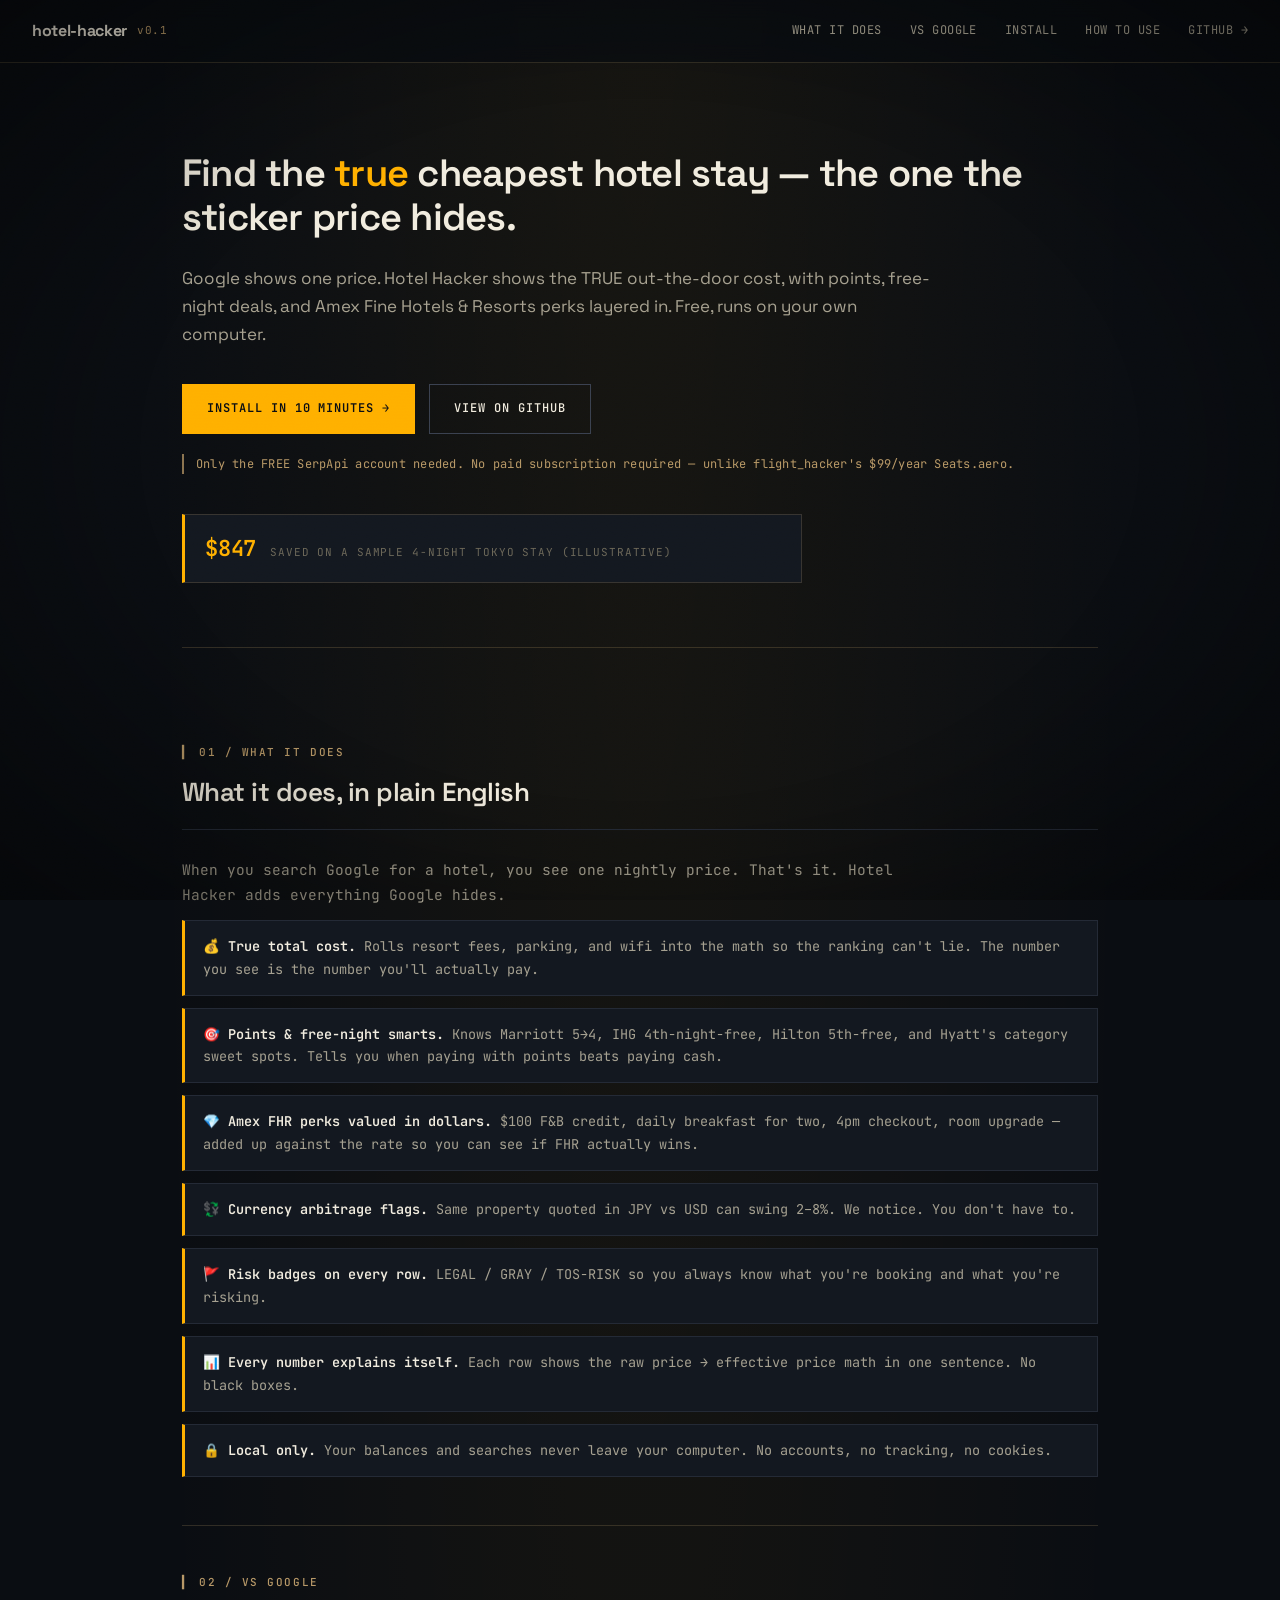
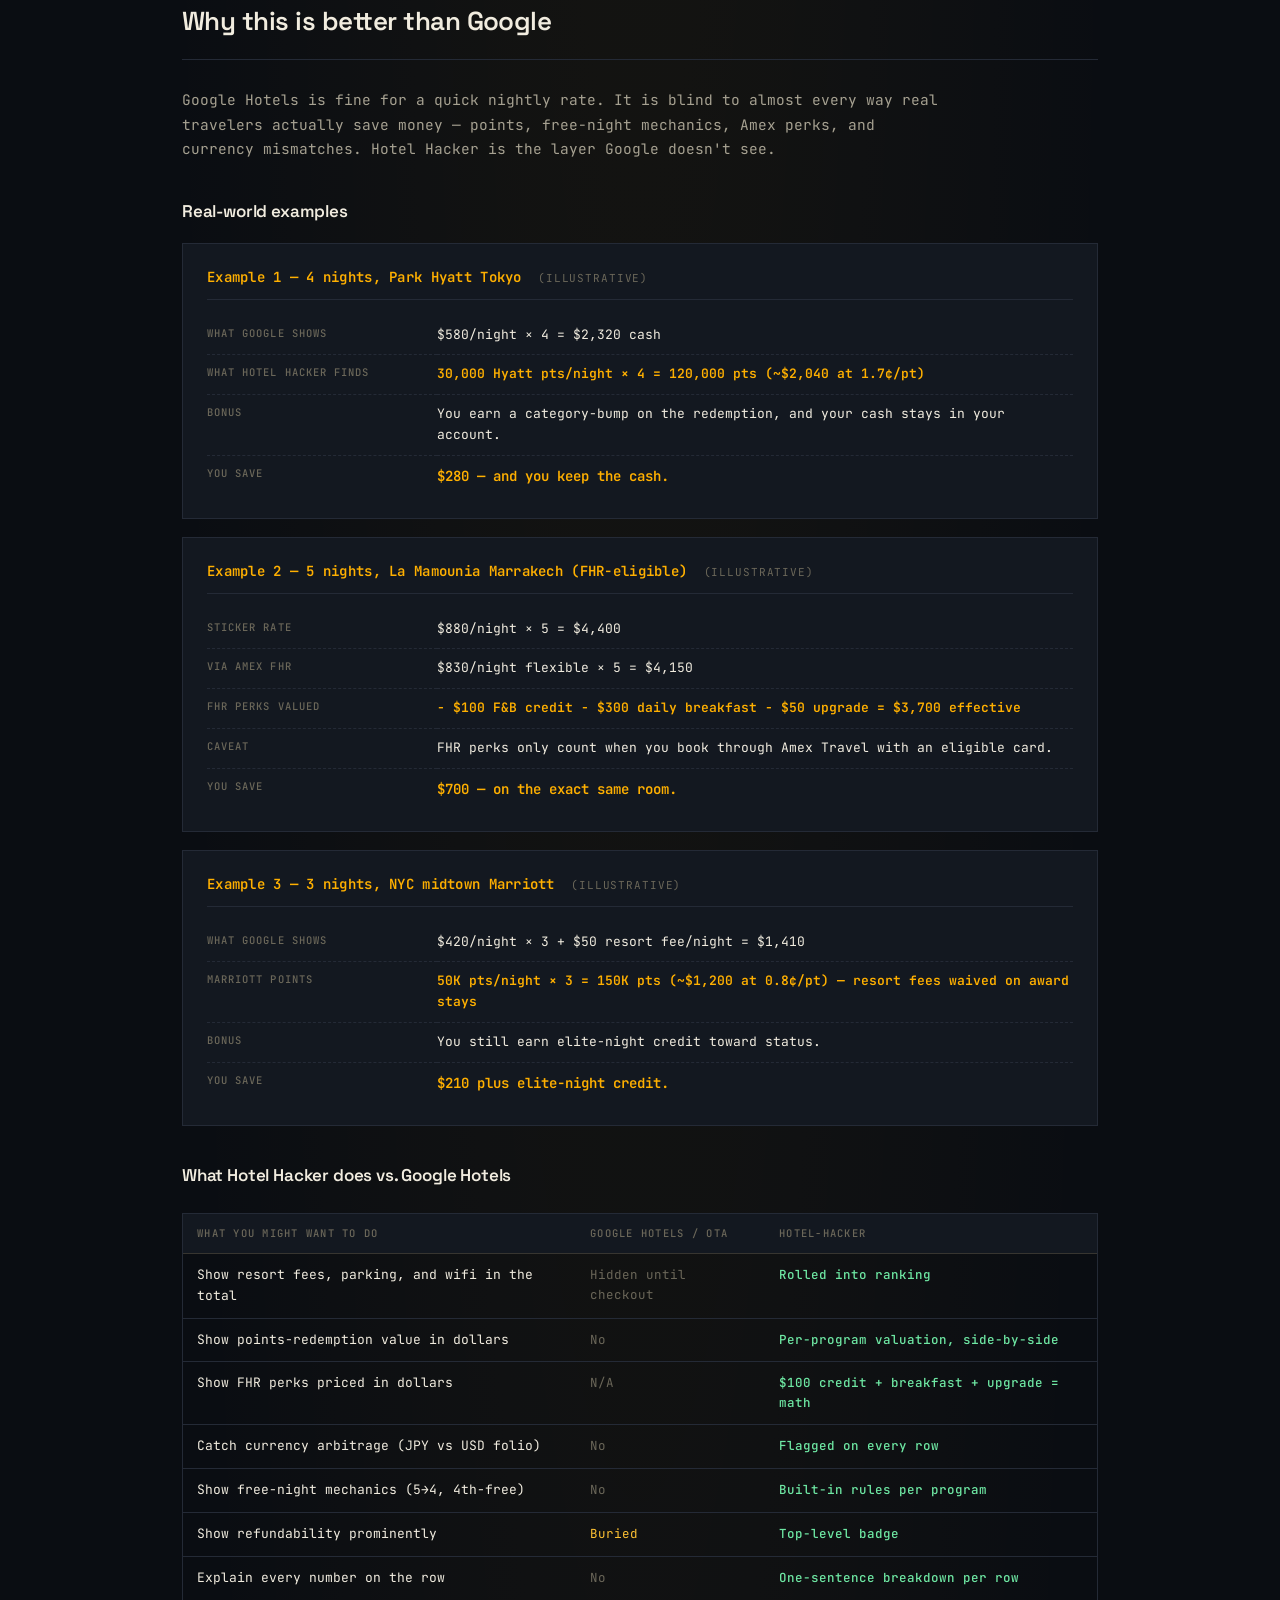
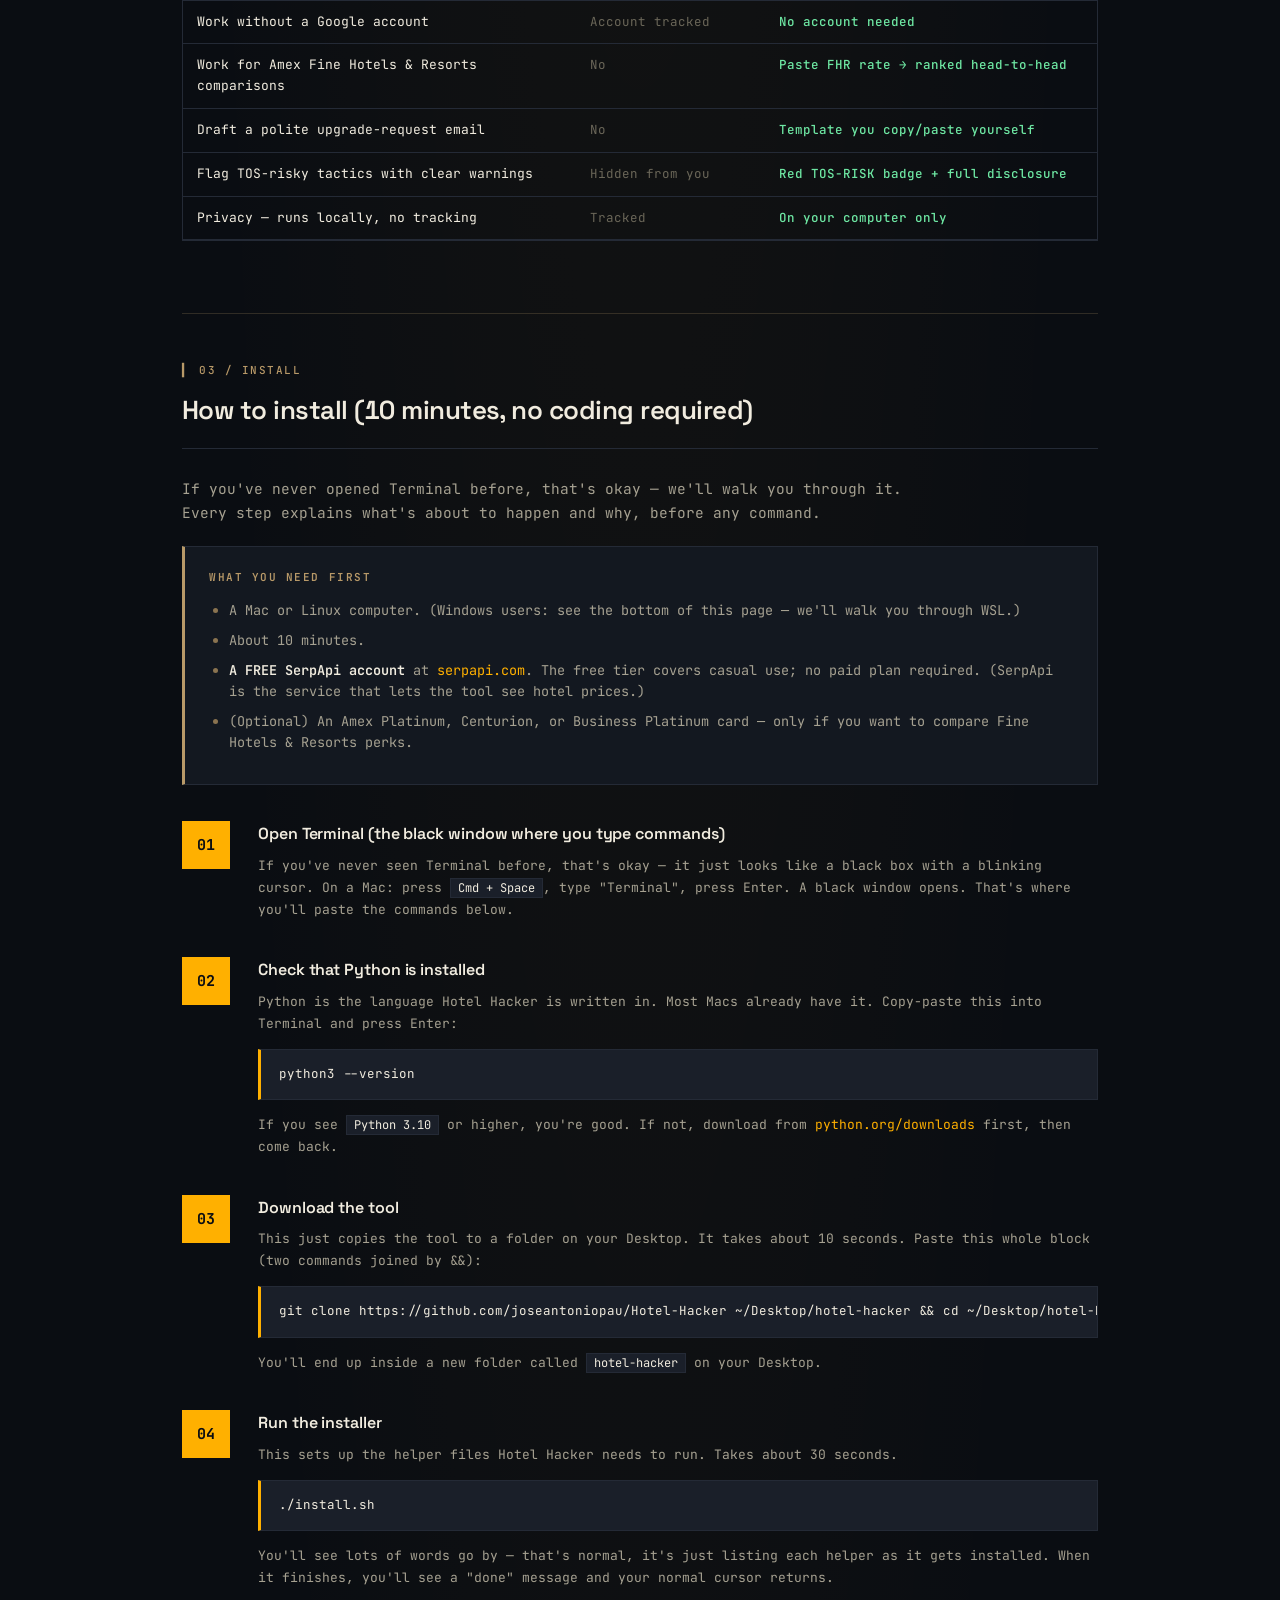
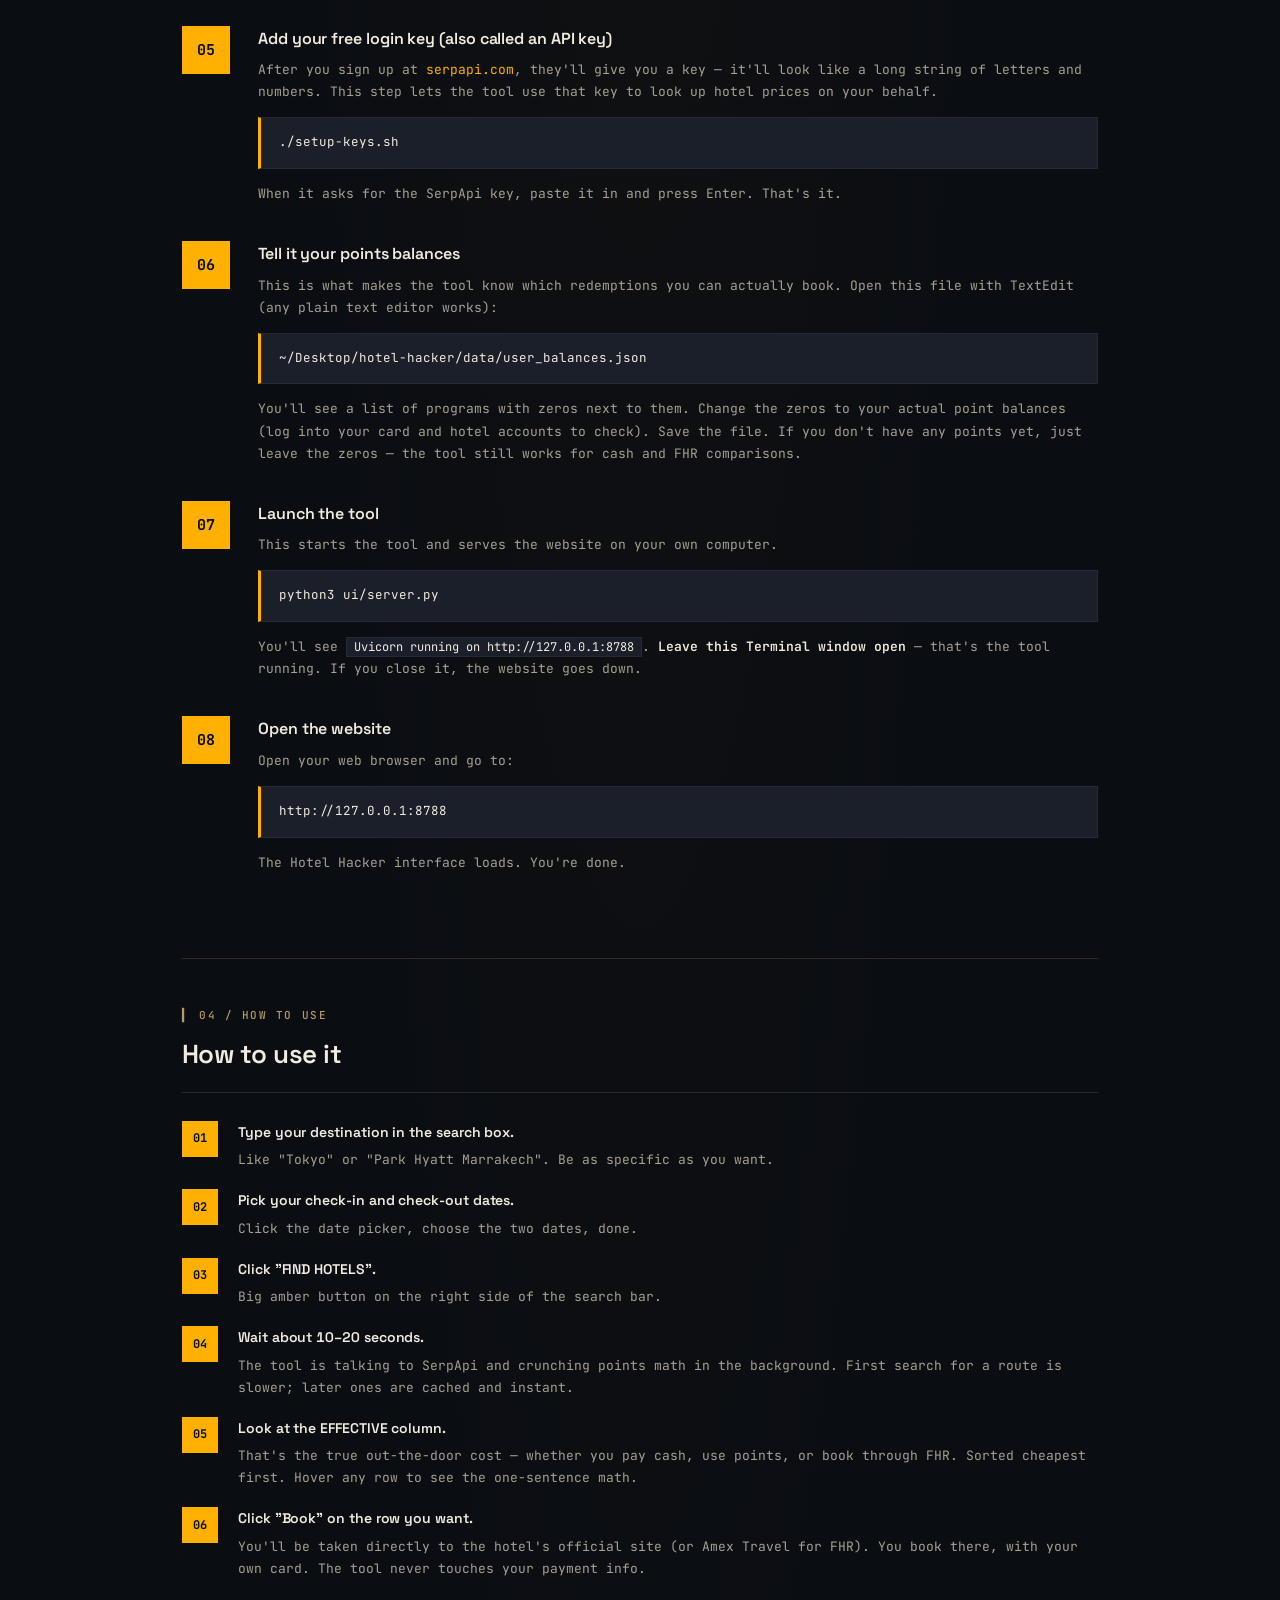
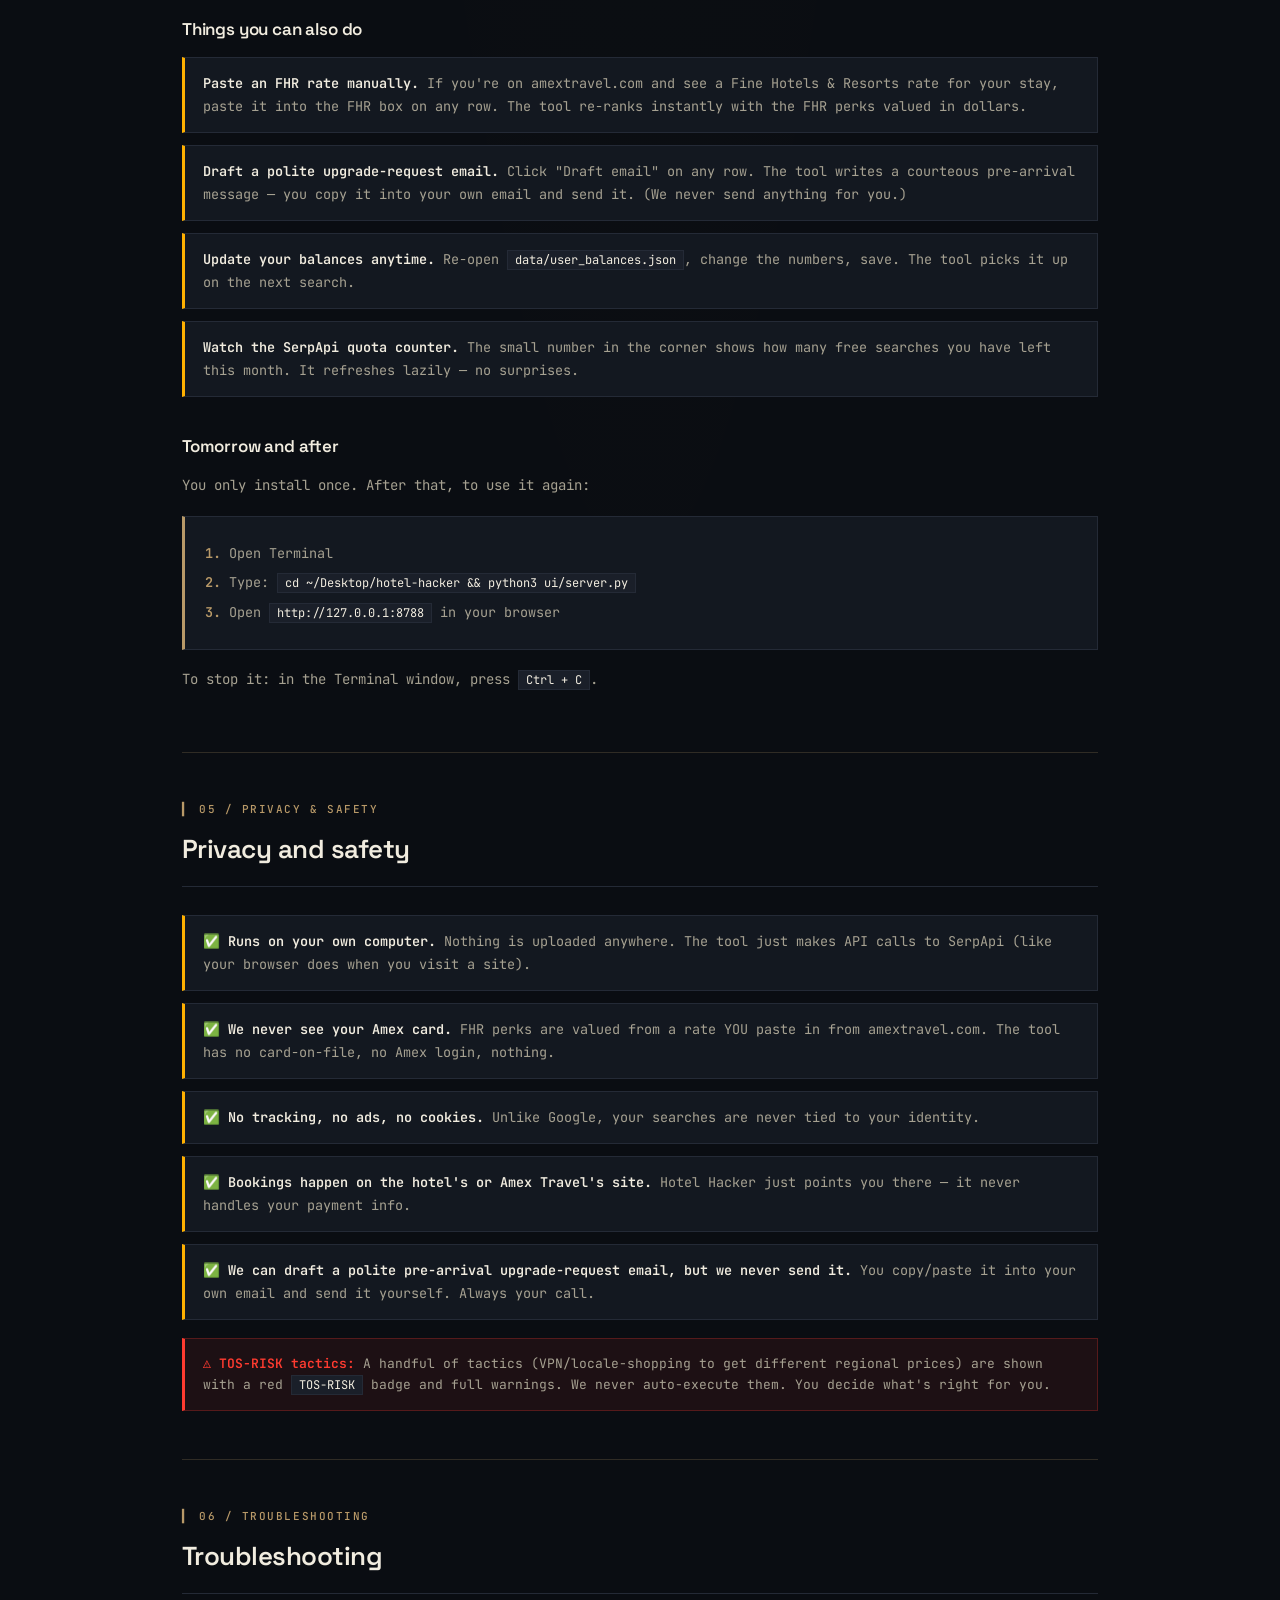
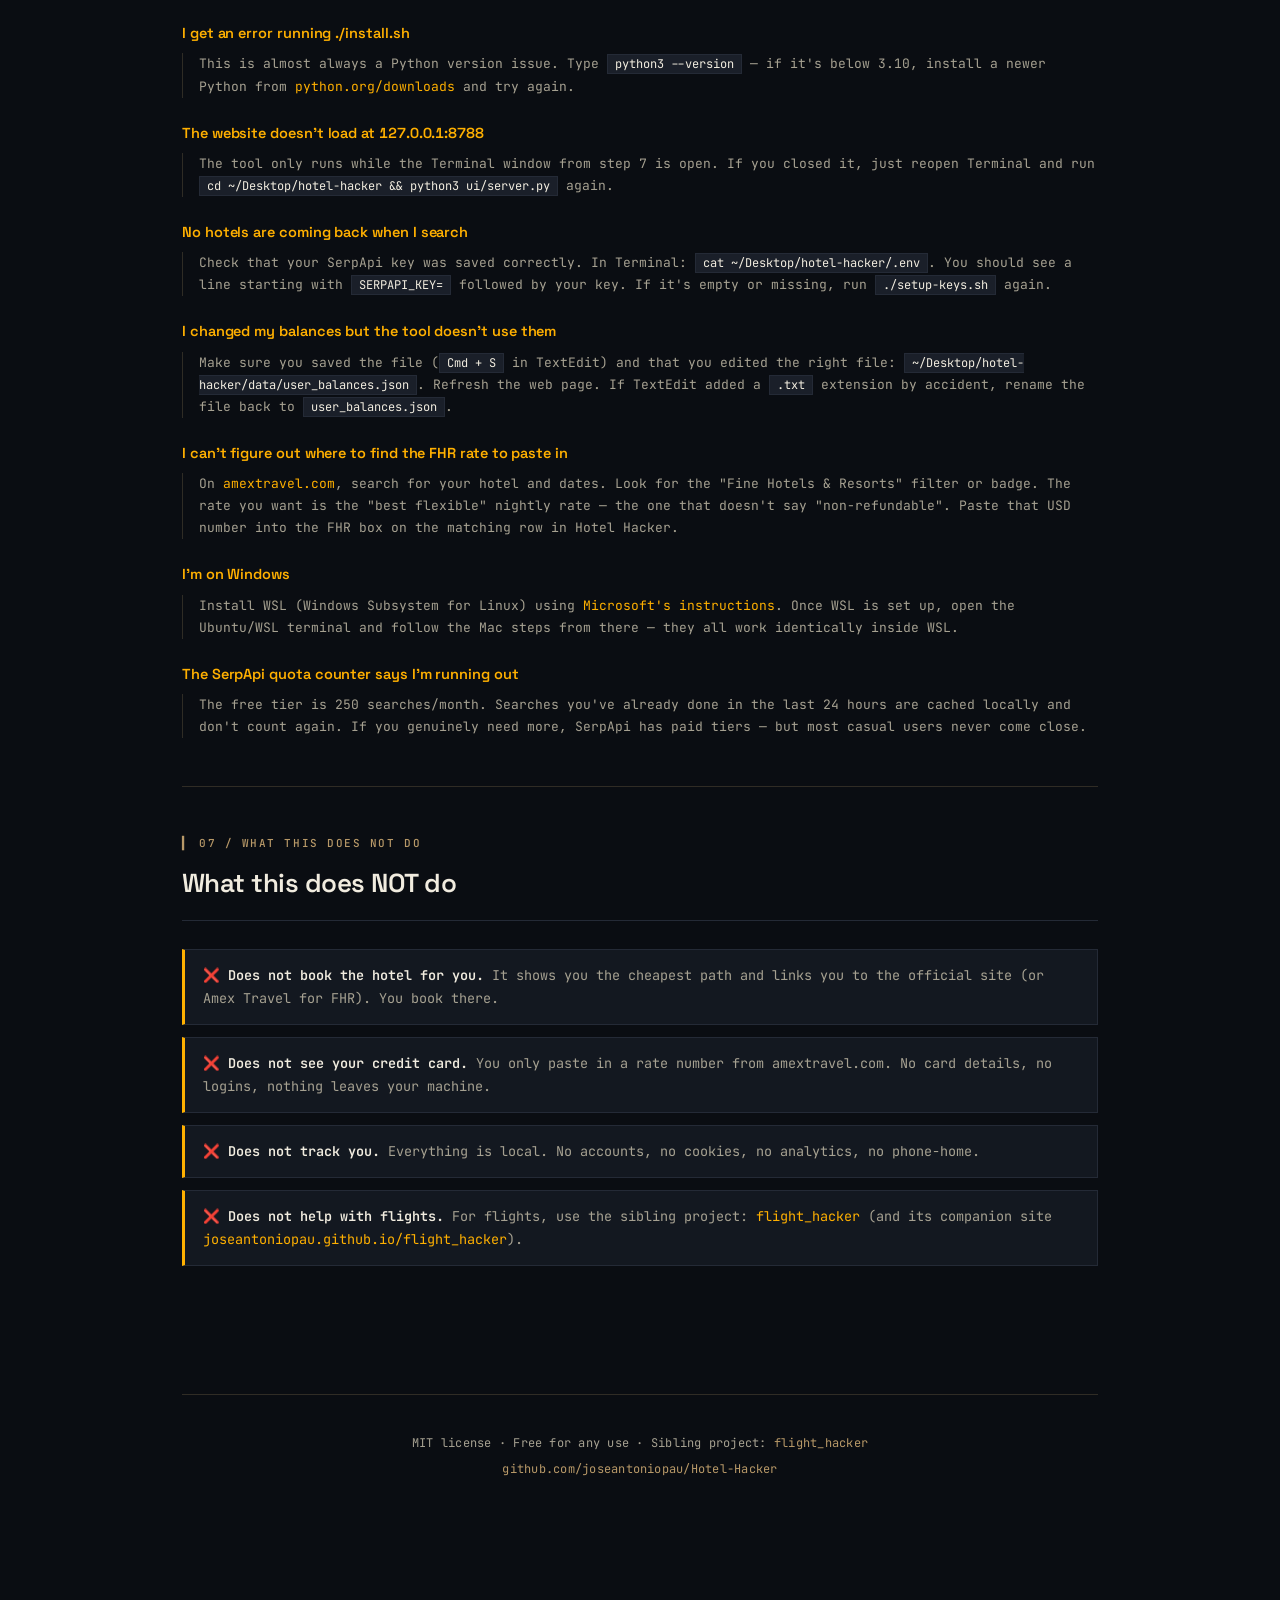
==== docs/index.html @ 672074cc "Initial release: Hotel-Hacker — find the TRUE cheapest hotel stay A self-hosted Claude skill + bruta" ====
<!doctype html>
<html lang="en">
<head>
<meta charset="utf-8" />
<meta name="viewport" content="width=device-width,initial-scale=1" />
<title>hotel-hacker — find the true cheapest hotel stay, the one the sticker price hides</title>
<meta name="description" content="A free, self-hosted tool that shows the true out-the-door cost of any hotel — points value, free-night deals, Amex Fine Hotels & Resorts perks, resort fees, and currency arbitrage layered into one ranking. Free, runs on your own computer." />
<link rel="stylesheet" href="styles.css" />
</head>
<body>

<header class="bar">
  <div class="brand">hotel-hacker<span class="ver">v0.1</span></div>
  <nav class="topnav">
    <a href="#what">What it does</a>
    <a href="#vs-google">vs Google</a>
    <a href="#install">Install</a>
    <a href="#use">How to use</a>
    <a href="https://github.com/joseantoniopau/Hotel-Hacker" target="_blank" rel="noopener">GitHub &rarr;</a>
  </nav>
</header>

<main>

<section class="hero fade-in">
  <h1>Find the <span class="accent">true</span> cheapest hotel stay &mdash; the one the sticker price hides.</h1>
  <p class="lede">Google shows one price. Hotel Hacker shows the TRUE out-the-door cost, with points, free-night deals, and Amex Fine Hotels &amp; Resorts perks layered in. Free, runs on your own computer.</p>
  <div class="cta">
    <a class="btn btn--primary" href="#install">Install in 10 minutes &rarr;</a>
    <a class="btn" href="https://github.com/joseantoniopau/Hotel-Hacker" target="_blank" rel="noopener">View on GitHub</a>
  </div>
  <p class="note">Only the FREE SerpApi account needed. No paid subscription required &mdash; unlike flight_hacker's $99/year Seats.aero.</p>

  <div class="ticker" aria-label="Sample savings example">
    <span class="ticker-num" data-target="847">$0</span>
    <span class="ticker-label">saved on a sample 4-night Tokyo stay (illustrative)</span>
  </div>
</section>

<section id="what" class="block fade-in">
  <h2 data-num="01 / WHAT IT DOES">What it does, in plain English</h2>
  <p class="lede">When you search Google for a hotel, you see one nightly price. That's it. Hotel Hacker adds everything Google hides.</p>
  <ul class="features">
    <li><strong>&#128176; True total cost.</strong> Rolls resort fees, parking, and wifi into the math so the ranking can't lie. The number you see is the number you'll actually pay.</li>
    <li><strong>&#127919; Points &amp; free-night smarts.</strong> Knows Marriott 5&rarr;4, IHG 4th-night-free, Hilton 5th-free, and Hyatt's category sweet spots. Tells you when paying with points beats paying cash.</li>
    <li><strong>&#128142; Amex FHR perks valued in dollars.</strong> $100 F&amp;B credit, daily breakfast for two, 4pm checkout, room upgrade &mdash; added up against the rate so you can see if FHR actually wins.</li>
    <li><strong>&#128177; Currency arbitrage flags.</strong> Same property quoted in JPY vs USD can swing 2&ndash;8%. We notice. You don't have to.</li>
    <li><strong>&#128681; Risk badges on every row.</strong> LEGAL / GRAY / TOS-RISK so you always know what you're booking and what you're risking.</li>
    <li><strong>&#128202; Every number explains itself.</strong> Each row shows the raw price &rarr; effective price math in one sentence. No black boxes.</li>
    <li><strong>&#128274; Local only.</strong> Your balances and searches never leave your computer. No accounts, no tracking, no cookies.</li>
  </ul>
</section>

<section id="vs-google" class="block fade-in">
  <h2 data-num="02 / VS GOOGLE">Why this is better than Google</h2>
  <p class="lede">Google Hotels is fine for a quick nightly rate. It is blind to almost every way real travelers actually save money &mdash; points, free-night mechanics, Amex perks, and currency mismatches. Hotel Hacker is the layer Google doesn't see.</p>

  <h3>Real-world examples</h3>

  <div class="example">
    <h4>Example 1 &mdash; 4 nights, Park Hyatt Tokyo <span class="ill">(illustrative)</span></h4>
    <table class="cmp">
      <tr><td>What Google shows</td><td>$580/night &times; 4 = $2,320 cash</td></tr>
      <tr><td>What Hotel Hacker finds</td><td><strong>30,000 Hyatt pts/night &times; 4 = 120,000 pts (~$2,040 at 1.7&cent;/pt)</strong></td></tr>
      <tr><td>Bonus</td><td>You earn a category-bump on the redemption, and your cash stays in your account.</td></tr>
      <tr><td>You save</td><td class="save"><strong>$280 &mdash; and you keep the cash.</strong></td></tr>
    </table>
  </div>

  <div class="example">
    <h4>Example 2 &mdash; 5 nights, La Mamounia Marrakech (FHR-eligible) <span class="ill">(illustrative)</span></h4>
    <table class="cmp">
      <tr><td>Sticker rate</td><td>$880/night &times; 5 = $4,400</td></tr>
      <tr><td>Via Amex FHR</td><td>$830/night flexible &times; 5 = $4,150</td></tr>
      <tr><td>FHR perks valued</td><td><strong>&minus; $100 F&amp;B credit &minus; $300 daily breakfast &minus; $50 upgrade = $3,700 effective</strong></td></tr>
      <tr><td>Caveat</td><td>FHR perks only count when you book through Amex Travel with an eligible card.</td></tr>
      <tr><td>You save</td><td class="save"><strong>$700 &mdash; on the exact same room.</strong></td></tr>
    </table>
  </div>

  <div class="example">
    <h4>Example 3 &mdash; 3 nights, NYC midtown Marriott <span class="ill">(illustrative)</span></h4>
    <table class="cmp">
      <tr><td>What Google shows</td><td>$420/night &times; 3 + $50 resort fee/night = $1,410</td></tr>
      <tr><td>Marriott points</td><td><strong>50K pts/night &times; 3 = 150K pts (~$1,200 at 0.8&cent;/pt) &mdash; resort fees waived on award stays</strong></td></tr>
      <tr><td>Bonus</td><td>You still earn elite-night credit toward status.</td></tr>
      <tr><td>You save</td><td class="save"><strong>$210 plus elite-night credit.</strong></td></tr>
    </table>
  </div>

  <h3>What Hotel Hacker does vs. Google Hotels</h3>
  <div class="comparison">
    <table>
      <thead>
        <tr><th>What you might want to do</th><th>Google Hotels / OTA</th><th>hotel-hacker</th></tr>
      </thead>
      <tbody>
        <tr><td>Show resort fees, parking, and wifi in the total</td><td class="n">Hidden until checkout</td><td class="y">Rolled into ranking</td></tr>
        <tr><td>Show points-redemption value in dollars</td><td class="n">No</td><td class="y">Per-program valuation, side-by-side</td></tr>
        <tr><td>Show FHR perks priced in dollars</td><td class="n">N/A</td><td class="y">$100 credit + breakfast + upgrade = math</td></tr>
        <tr><td>Catch currency arbitrage (JPY vs USD folio)</td><td class="n">No</td><td class="y">Flagged on every row</td></tr>
        <tr><td>Show free-night mechanics (5&rarr;4, 4th-free)</td><td class="n">No</td><td class="y">Built-in rules per program</td></tr>
        <tr><td>Show refundability prominently</td><td class="p">Buried</td><td class="y">Top-level badge</td></tr>
        <tr><td>Explain every number on the row</td><td class="n">No</td><td class="y">One-sentence breakdown per row</td></tr>
        <tr><td>Work without a Google account</td><td class="n">Account tracked</td><td class="y">No account needed</td></tr>
        <tr><td>Work for Amex Fine Hotels &amp; Resorts comparisons</td><td class="n">No</td><td class="y">Paste FHR rate &rarr; ranked head-to-head</td></tr>
        <tr><td>Draft a polite upgrade-request email</td><td class="n">No</td><td class="y">Template you copy/paste yourself</td></tr>
        <tr><td>Flag TOS-risky tactics with clear warnings</td><td class="n">Hidden from you</td><td class="y">Red TOS-RISK badge + full disclosure</td></tr>
        <tr><td>Privacy &mdash; runs locally, no tracking</td><td class="n">Tracked</td><td class="y">On your computer only</td></tr>
      </tbody>
    </table>
  </div>
</section>

<section id="install" class="block fade-in">
  <h2 data-num="03 / INSTALL">How to install (10 minutes, no coding required)</h2>
  <p class="lede">If you've never opened Terminal before, that's okay &mdash; we'll walk you through it. Every step explains what's about to happen and why, before any command.</p>

  <div class="prereqs">
    <h3>What you need first</h3>
    <ul>
      <li>A Mac or Linux computer. (Windows users: see the bottom of this page &mdash; we'll walk you through WSL.)</li>
      <li>About 10 minutes.</li>
      <li><strong>A FREE SerpApi account</strong> at <a href="https://serpapi.com/" target="_blank" rel="noopener">serpapi.com</a>. The free tier covers casual use; no paid plan required. (SerpApi is the service that lets the tool see hotel prices.)</li>
      <li>(Optional) An Amex Platinum, Centurion, or Business Platinum card &mdash; only if you want to compare Fine Hotels &amp; Resorts perks.</li>
    </ul>
  </div>

  <ol class="steps">
    <li>
      <h4>Open Terminal (the black window where you type commands)</h4>
      <p>If you've never seen Terminal before, that's okay &mdash; it just looks like a black box with a blinking cursor. On a Mac: press <code>Cmd + Space</code>, type "Terminal", press Enter. A black window opens. That's where you'll paste the commands below.</p>
    </li>

    <li>
      <h4>Check that Python is installed</h4>
      <p>Python is the language Hotel Hacker is written in. Most Macs already have it. Copy-paste this into Terminal and press Enter:</p>
      <pre><code>python3 --version</code></pre>
      <p>If you see <code>Python 3.10</code> or higher, you're good. If not, download from <a href="https://www.python.org/downloads/" target="_blank" rel="noopener">python.org/downloads</a> first, then come back.</p>
    </li>

    <li>
      <h4>Download the tool</h4>
      <p>This just copies the tool to a folder on your Desktop. It takes about 10 seconds. Paste this whole block (two commands joined by &amp;&amp;):</p>
      <pre><code>git clone https://github.com/joseantoniopau/Hotel-Hacker ~/Desktop/hotel-hacker &amp;&amp; cd ~/Desktop/hotel-hacker</code></pre>
      <p>You'll end up inside a new folder called <code>hotel-hacker</code> on your Desktop.</p>
    </li>

    <li>
      <h4>Run the installer</h4>
      <p>This sets up the helper files Hotel Hacker needs to run. Takes about 30 seconds.</p>
      <pre><code>./install.sh</code></pre>
      <p>You'll see lots of words go by &mdash; that's normal, it's just listing each helper as it gets installed. When it finishes, you'll see a "done" message and your normal cursor returns.</p>
    </li>

    <li>
      <h4>Add your free login key (also called an API key)</h4>
      <p>After you sign up at <a href="https://serpapi.com/" target="_blank" rel="noopener">serpapi.com</a>, they'll give you a key &mdash; it'll look like a long string of letters and numbers. This step lets the tool use that key to look up hotel prices on your behalf.</p>
      <pre><code>./setup-keys.sh</code></pre>
      <p>When it asks for the SerpApi key, paste it in and press Enter. That's it.</p>
    </li>

    <li>
      <h4>Tell it your points balances</h4>
      <p>This is what makes the tool know which redemptions you can actually book. Open this file with TextEdit (any plain text editor works):</p>
      <pre><code>~/Desktop/hotel-hacker/data/user_balances.json</code></pre>
      <p>You'll see a list of programs with zeros next to them. Change the zeros to your actual point balances (log into your card and hotel accounts to check). Save the file. If you don't have any points yet, just leave the zeros &mdash; the tool still works for cash and FHR comparisons.</p>
    </li>

    <li>
      <h4>Launch the tool</h4>
      <p>This starts the tool and serves the website on your own computer.</p>
      <pre><code>python3 ui/server.py</code></pre>
      <p>You'll see <code>Uvicorn running on http://127.0.0.1:8788</code>. <strong>Leave this Terminal window open</strong> &mdash; that's the tool running. If you close it, the website goes down.</p>
    </li>

    <li>
      <h4>Open the website</h4>
      <p>Open your web browser and go to:</p>
      <pre><code>http://127.0.0.1:8788</code></pre>
      <p>The Hotel Hacker interface loads. You're done.</p>
    </li>
  </ol>
</section>

<section id="use" class="block fade-in">
  <h2 data-num="04 / HOW TO USE">How to use it</h2>
  <ol class="steps steps--small">
    <li>
      <h4>Type your destination in the search box.</h4>
      <p>Like "Tokyo" or "Park Hyatt Marrakech". Be as specific as you want.</p>
    </li>
    <li>
      <h4>Pick your check-in and check-out dates.</h4>
      <p>Click the date picker, choose the two dates, done.</p>
    </li>
    <li>
      <h4>Click "FIND HOTELS".</h4>
      <p>Big amber button on the right side of the search bar.</p>
    </li>
    <li>
      <h4>Wait about 10&ndash;20 seconds.</h4>
      <p>The tool is talking to SerpApi and crunching points math in the background. First search for a route is slower; later ones are cached and instant.</p>
    </li>
    <li>
      <h4>Look at the EFFECTIVE column.</h4>
      <p>That's the true out-the-door cost &mdash; whether you pay cash, use points, or book through FHR. Sorted cheapest first. Hover any row to see the one-sentence math.</p>
    </li>
    <li>
      <h4>Click "Book" on the row you want.</h4>
      <p>You'll be taken directly to the hotel's official site (or Amex Travel for FHR). You book there, with your own card. The tool never touches your payment info.</p>
    </li>
  </ol>

  <h3>Things you can also do</h3>
  <ul class="features">
    <li><strong>Paste an FHR rate manually.</strong> If you're on amextravel.com and see a Fine Hotels &amp; Resorts rate for your stay, paste it into the FHR box on any row. The tool re-ranks instantly with the FHR perks valued in dollars.</li>
    <li><strong>Draft a polite upgrade-request email.</strong> Click "Draft email" on any row. The tool writes a courteous pre-arrival message &mdash; you copy it into your own email and send it. (We never send anything for you.)</li>
    <li><strong>Update your balances anytime.</strong> Re-open <code>data/user_balances.json</code>, change the numbers, save. The tool picks it up on the next search.</li>
    <li><strong>Watch the SerpApi quota counter.</strong> The small number in the corner shows how many free searches you have left this month. It refreshes lazily &mdash; no surprises.</li>
  </ul>

  <h3>Tomorrow and after</h3>
  <p>You only install once. After that, to use it again:</p>
  <ol class="next-use">
    <li>Open Terminal</li>
    <li>Type: <code>cd ~/Desktop/hotel-hacker &amp;&amp; python3 ui/server.py</code></li>
    <li>Open <code>http://127.0.0.1:8788</code> in your browser</li>
  </ol>
  <p>To stop it: in the Terminal window, press <code>Ctrl + C</code>.</p>
</section>

<section class="block fade-in">
  <h2 data-num="05 / PRIVACY &amp; SAFETY">Privacy and safety</h2>
  <ul class="features">
    <li><strong>&#9989; Runs on your own computer.</strong> Nothing is uploaded anywhere. The tool just makes API calls to SerpApi (like your browser does when you visit a site).</li>
    <li><strong>&#9989; We never see your Amex card.</strong> FHR perks are valued from a rate YOU paste in from amextravel.com. The tool has no card-on-file, no Amex login, nothing.</li>
    <li><strong>&#9989; No tracking, no ads, no cookies.</strong> Unlike Google, your searches are never tied to your identity.</li>
    <li><strong>&#9989; Bookings happen on the hotel's or Amex Travel's site.</strong> Hotel Hacker just points you there &mdash; it never handles your payment info.</li>
    <li><strong>&#9989; We can draft a polite pre-arrival upgrade-request email, but we never send it.</strong> You copy/paste it into your own email and send it yourself. Always your call.</li>
  </ul>
  <div class="tos-note">
    <strong>&#9888;&#65039; TOS-RISK tactics:</strong> A handful of tactics (VPN/locale-shopping to get different regional prices) are shown with a red <code>TOS-RISK</code> badge and full warnings. We never auto-execute them. You decide what's right for you.
  </div>
</section>

<section class="block fade-in">
  <h2 data-num="06 / TROUBLESHOOTING">Troubleshooting</h2>
  <dl class="faq">
    <dt>I get an error running ./install.sh</dt>
    <dd>This is almost always a Python version issue. Type <code>python3 --version</code> &mdash; if it's below 3.10, install a newer Python from <a href="https://www.python.org/downloads/" target="_blank" rel="noopener">python.org/downloads</a> and try again.</dd>

    <dt>The website doesn't load at 127.0.0.1:8788</dt>
    <dd>The tool only runs while the Terminal window from step 7 is open. If you closed it, just reopen Terminal and run <code>cd ~/Desktop/hotel-hacker &amp;&amp; python3 ui/server.py</code> again.</dd>

    <dt>No hotels are coming back when I search</dt>
    <dd>Check that your SerpApi key was saved correctly. In Terminal: <code>cat ~/Desktop/hotel-hacker/.env</code>. You should see a line starting with <code>SERPAPI_KEY=</code> followed by your key. If it's empty or missing, run <code>./setup-keys.sh</code> again.</dd>

    <dt>I changed my balances but the tool doesn't use them</dt>
    <dd>Make sure you saved the file (<code>Cmd + S</code> in TextEdit) and that you edited the right file: <code>~/Desktop/hotel-hacker/data/user_balances.json</code>. Refresh the web page. If TextEdit added a <code>.txt</code> extension by accident, rename the file back to <code>user_balances.json</code>.</dd>

    <dt>I can't figure out where to find the FHR rate to paste in</dt>
    <dd>On <a href="https://www.amextravel.com/" target="_blank" rel="noopener">amextravel.com</a>, search for your hotel and dates. Look for the "Fine Hotels &amp; Resorts" filter or badge. The rate you want is the "best flexible" nightly rate &mdash; the one that doesn't say "non-refundable". Paste that USD number into the FHR box on the matching row in Hotel Hacker.</dd>

    <dt>I'm on Windows</dt>
    <dd>Install WSL (Windows Subsystem for Linux) using <a href="https://learn.microsoft.com/en-us/windows/wsl/install" target="_blank" rel="noopener">Microsoft's instructions</a>. Once WSL is set up, open the Ubuntu/WSL terminal and follow the Mac steps from there &mdash; they all work identically inside WSL.</dd>

    <dt>The SerpApi quota counter says I'm running out</dt>
    <dd>The free tier is 250 searches/month. Searches you've already done in the last 24 hours are cached locally and don't count again. If you genuinely need more, SerpApi has paid tiers &mdash; but most casual users never come close.</dd>
  </dl>
</section>

<section class="block fade-in">
  <h2 data-num="07 / WHAT THIS DOES NOT DO">What this does NOT do</h2>
  <ul class="features">
    <li>&#10060; <strong>Does not book the hotel for you.</strong> It shows you the cheapest path and links you to the official site (or Amex Travel for FHR). You book there.</li>
    <li>&#10060; <strong>Does not see your credit card.</strong> You only paste in a rate number from amextravel.com. No card details, no logins, nothing leaves your machine.</li>
    <li>&#10060; <strong>Does not track you.</strong> Everything is local. No accounts, no cookies, no analytics, no phone-home.</li>
    <li>&#10060; <strong>Does not help with flights.</strong> For flights, use the sibling project: <a href="https://github.com/joseantoniopau/flight_hacker" target="_blank" rel="noopener">flight_hacker</a> (and its companion site <a href="https://joseantoniopau.github.io/flight_hacker/" target="_blank" rel="noopener">joseantoniopau.github.io/flight_hacker</a>).</li>
  </ul>
</section>

<footer>
  <p>MIT license &middot; Free for any use &middot; Sibling project: <a href="https://github.com/joseantoniopau/flight_hacker" target="_blank" rel="noopener">flight_hacker</a></p>
  <p><a href="https://github.com/joseantoniopau/Hotel-Hacker" target="_blank" rel="noopener">github.com/joseantoniopau/Hotel-Hacker</a></p>
</footer>

</main>

<script>
(function () {
  var prefersReduced = window.matchMedia && window.matchMedia('(prefers-reduced-motion: reduce)').matches;

  // Stagger fade-in via IntersectionObserver
  if ('IntersectionObserver' in window) {
    var fadeEls = document.querySelectorAll('.fade-in');
    var io = new IntersectionObserver(function (entries) {
      entries.forEach(function (entry, i) {
        if (entry.isIntersecting) {
          var el = entry.target;
          var delay = prefersReduced ? 0 : (i * 60);
          setTimeout(function () { el.classList.add('is-in'); }, delay);
          io.unobserve(el);
        }
      });
    }, { threshold: 0.08, rootMargin: '0px 0px -40px 0px' });
    fadeEls.forEach(function (el) { io.observe(el); });
  } else {
    document.querySelectorAll('.fade-in').forEach(function (el) { el.classList.add('is-in'); });
  }

  // Hero ticker — count up to data-target
  var ticker = document.querySelector('.ticker-num[data-target]');
  if (ticker) {
    var target = parseInt(ticker.getAttribute('data-target'), 10) || 0;
    if (prefersReduced) {
      ticker.textContent = '$' + target.toLocaleString();
    } else {
      var started = false;
      var startTicker = function () {
        if (started) return;
        started = true;
        var duration = 1400;
        var startTime = null;
        var ease = function (t) { return 1 - Math.pow(1 - t, 3); };
        var step = function (ts) {
          if (!startTime) startTime = ts;
          var p = Math.min(1, (ts - startTime) / duration);
          var v = Math.round(target * ease(p));
          ticker.textContent = '$' + v.toLocaleString();
          if (p < 1) requestAnimationFrame(step);
        };
        requestAnimationFrame(step);
      };

      if ('IntersectionObserver' in window) {
        var tio = new IntersectionObserver(function (entries) {
          entries.forEach(function (entry) {
            if (entry.isIntersecting) { startTicker(); tio.disconnect(); }
          });
        }, { threshold: 0.3 });
        tio.observe(ticker);
      } else {
        startTicker();
      }
    }
  }
})();
</script>

</body>
</html>
---- docs/styles.css ----
/* hotel-hacker landing page — sodium-vapor amber on midnight navy-black, brass micro-detail */

@import url('https://fonts.googleapis.com/css2?family=Space+Grotesk:wght@400;500;600;700&family=JetBrains+Mono:wght@400;500;600&display=swap');

:root {
  /* Surfaces — midnight navy-black, not pure black */
  --bg:        #0a0d12;
  --bg-grad:   radial-gradient(ellipse at 50% -10%, rgba(255,176,0,0.055) 0%, transparent 55%), #0a0d12;
  --panel:     #131820;
  --panel-2:   #1a1f29;
  --panel-3:   #232a35;
  --rule:      #242a36;
  --rule-2:    #3a4150;
  --hairline:  rgba(184,153,104,0.22);  /* brass-tinted */

  /* Text — warm cream (hotel stationery) */
  --text:      #F1ECDF;
  --text-sec:  #a6a191;
  --text-mut:  #6b6759;
  --text-dim:  #44413a;

  /* Brand — sodium-vapor amber */
  --accent:        #FFB000;
  --accent-hi:     #FFC233;
  --accent-fg:     #0a0d12;
  --accent-soft:   rgba(255,176,0,0.12);
  --accent-glow:   0 0 24px -6px rgba(255,176,0,0.55);

  /* Brass — only used for micro-detail (section number ticks, hairlines) */
  --brass:         #B89968;
  --brass-mut:     #8a7350;

  /* Semantic */
  --ok:        #6ee7a3;
  --ok-bg:     rgba(110,231,163,0.06);
  --tos:       #FF3B30;       /* TOS-RISK only — the ONLY other color allowed */
  --tos-bg:    rgba(255,59,48,0.08);
  --warn:      #FFC233;

  /* Type */
  --mono:    "JetBrains Mono","IBM Plex Mono",ui-monospace,SFMono-Regular,Menlo,monospace;
  --grotesk: "Space Grotesk","Inter Tight",-apple-system,BlinkMacSystemFont,system-ui,sans-serif;

  /* Spacing scale (4-base) */
  --s-1: 4px; --s-2: 8px; --s-3: 12px; --s-4: 16px; --s-5: 24px;
  --s-6: 32px; --s-7: 48px; --s-8: 64px; --s-9: 96px; --s-10: 128px;

  /* Motion */
  --ease: cubic-bezier(.4,0,.2,1);
  --t-fast: 80ms;
  --t-med:  180ms;
}

html, body {
  margin: 0; padding: 0;
  background: var(--bg-grad);
  color: var(--text);
  font-family: var(--mono);
  font-size: 14px;
  line-height: 1.6;
  font-variant-numeric: tabular-nums;
  -webkit-font-smoothing: antialiased;
}

* { box-sizing: border-box; border-radius: 0 !important; }  /* brutalist — no rounded corners */

h1, h2, h3, h4 { font-family: var(--grotesk); font-weight: 600; letter-spacing: -0.015em; }

/* === POLISH #1 — film grain + scanline overlay === */
body::before {
  content: ""; position: fixed; inset: 0; pointer-events: none; z-index: 100;
  background-image:
    repeating-linear-gradient(0deg, rgba(255,176,0,0.018) 0 1px, transparent 1px 3px),
    url("data:image/svg+xml;utf8,<svg xmlns='http://www.w3.org/2000/svg' width='200' height='200'><filter id='n'><feTurbulence type='fractalNoise' baseFrequency='0.9' numOctaves='2' stitchTiles='stitch'/></filter><rect width='200' height='200' filter='url(%23n)' opacity='0.04'/></svg>");
  mix-blend-mode: overlay;
}

/* === POLISH #2 — vignette === */
body::after {
  content: ""; position: fixed; inset: 0; pointer-events: none; z-index: 99;
  background: radial-gradient(ellipse at 50% 50%, transparent 55%, rgba(0,0,0,0.45) 100%);
}

@media (prefers-reduced-motion: reduce) {
  body::before { display: none; }
}

/* === POLISH #6 — custom scrollbar === */
::-webkit-scrollbar { width: 8px; height: 8px; }
::-webkit-scrollbar-track { background: var(--bg); }
::-webkit-scrollbar-thumb { background: var(--rule-2); }
::-webkit-scrollbar-thumb:hover { background: var(--brass-mut); }

/* === POLISH #7 — selection color === */
::selection { background: var(--accent); color: var(--accent-fg); }

a { color: var(--accent); text-decoration: none; transition: color var(--t-fast) var(--ease); }
a:hover { color: var(--accent-hi); text-decoration: underline; text-underline-offset: 3px; }
.accent { color: var(--accent); }
.save { color: var(--ok); }
.note {
  color: var(--brass);
  font-size: 12px;
  margin-top: 20px;
  letter-spacing: 0.02em;
  border-left: 2px solid var(--brass-mut);
  padding-left: 12px;
}

/* === TOP BAR === */
.bar {
  display: flex;
  align-items: center;
  justify-content: space-between;
  padding: 18px 32px;
  border-bottom: 1px solid var(--hairline);
  background: rgba(10,13,18,0.85);
  backdrop-filter: blur(10px);
  -webkit-backdrop-filter: blur(10px);
  position: sticky; top: 0;
  z-index: 50;
}
/* === POLISH #9 — brand wordmark === */
.brand {
  font-family: var(--grotesk);
  font-weight: 700;
  font-size: 16px;
  letter-spacing: -0.02em;
  color: var(--text);
}
.brand .ver {
  color: var(--brass);
  font-family: var(--mono);
  font-weight: 400;
  margin-left: 10px;
  font-size: 11px;
  letter-spacing: 0.05em;
  vertical-align: 2px;
}
.topnav { display: flex; gap: 28px; align-items: center; }
.topnav a {
  color: var(--text-sec);
  font-size: 12px;
  letter-spacing: 0.04em;
  text-transform: uppercase;
  transition: color var(--t-fast) var(--ease);
}
.topnav a:hover { color: var(--accent); text-decoration: none; }

main {
  max-width: 980px;
  margin: 0 auto;
  padding: 56px 32px 96px;
}

/* === HERO === */
.hero {
  padding: 32px 0 64px;
  border-bottom: 1px solid var(--hairline);
  margin-bottom: 48px;
  position: relative;
}
.hero h1 {
  font-size: 38px;
  line-height: 1.18;
  margin: 0 0 24px;
  letter-spacing: -0.02em;
  font-weight: 600;
  max-width: 880px;
}
.hero .lede {
  color: var(--text-sec);
  font-family: var(--grotesk);
  font-size: 17px;
  line-height: 1.65;
  max-width: 760px;
  margin: 0 0 36px;
  font-weight: 400;
}
.cta { display: flex; gap: 14px; flex-wrap: wrap; }

/* === BUTTONS === */
.btn {
  display: inline-block;
  padding: 14px 24px;
  border: 1px solid var(--rule-2);
  background: transparent;
  color: var(--text);
  font: inherit;
  font-family: var(--mono);
  font-size: 12px;
  font-weight: 500;
  letter-spacing: 0.08em;
  text-transform: uppercase;
  cursor: pointer;
  transition: all var(--t-fast) var(--ease);
}
.btn:hover {
  border-color: var(--text);
  background: var(--panel-2);
  text-decoration: none;
  box-shadow: var(--accent-glow);
}
/* === POLISH #5 — press feedback === */
.btn:active { transform: translateY(1px); }
.btn--primary {
  background: var(--accent);
  border-color: var(--accent);
  color: var(--accent-fg);
  font-weight: 600;
}
.btn--primary:hover {
  background: var(--accent-hi);
  border-color: var(--accent-hi);
  color: var(--accent-fg);
  box-shadow: var(--accent-glow);
}

/* === POLISH #11 — hero ticker === */
.ticker {
  margin-top: 40px;
  padding: 16px 20px;
  background: var(--panel);
  border: 1px solid var(--hairline);
  border-left: 3px solid var(--accent);
  font-family: var(--mono);
  font-size: 13px;
  color: var(--text-sec);
  display: flex;
  align-items: baseline;
  gap: 14px;
  max-width: 620px;
}
.ticker .ticker-num {
  font-size: 22px;
  font-weight: 600;
  color: var(--accent);
  letter-spacing: -0.01em;
  font-variant-numeric: tabular-nums;
}
.ticker .ticker-label {
  font-size: 11px;
  letter-spacing: 0.08em;
  text-transform: uppercase;
  color: var(--text-mut);
}

/* === SECTIONS === */
.block {
  padding: 48px 0;
  border-bottom: 1px solid var(--hairline);
}
.block:last-of-type { border-bottom: none; }

/* === POLISH #3 — section number ticks (h2 with data-num) === */
h2 {
  font-family: var(--grotesk);
  font-size: 26px;
  font-weight: 600;
  letter-spacing: -0.02em;
  margin: 0 0 28px;
  padding-bottom: 16px;
  border-bottom: 1px solid var(--rule);
  position: relative;
  color: var(--text);
}
h2[data-num]::before {
  content: "▍ " attr(data-num);
  display: block;
  font-family: var(--mono);
  font-size: 11px;
  font-weight: 500;
  letter-spacing: 0.14em;
  color: var(--brass);
  margin-bottom: 10px;
  text-transform: uppercase;
}
h3 {
  font-family: var(--grotesk);
  font-size: 17px;
  font-weight: 600;
  margin: 36px 0 14px;
  color: var(--text);
  letter-spacing: -0.01em;
}
h4 {
  font-family: var(--grotesk);
  font-size: 14px;
  font-weight: 600;
  margin: 0 0 8px;
  color: var(--text);
  letter-spacing: -0.005em;
}
.lede { color: var(--text-sec); font-size: 14.5px; line-height: 1.7; max-width: 760px; }
p { margin: 12px 0; color: var(--text-sec); line-height: 1.7; }
code {
  font-family: var(--mono);
  background: var(--panel-2);
  border: 1px solid var(--rule);
  padding: 1px 7px;
  font-size: 12px;
  color: var(--text);
}
/* === POLISH #13 — code blocks === */
pre {
  background: var(--panel-2);
  border: 1px solid var(--rule);
  border-left: 3px solid var(--accent);
  padding: 14px 18px;
  overflow-x: auto;
  font-size: 12.5px;
  line-height: 1.65;
  margin: 14px 0;
  color: var(--text);
}
pre code {
  background: transparent;
  border: none;
  padding: 0;
  font-size: inherit;
}
strong { color: var(--text); font-weight: 600; }

/* === FEATURES LIST (amber-left-border cards) === */
.features {
  list-style: none;
  margin: 0;
  padding: 0;
  display: grid;
  gap: 12px;
}
.features li {
  padding: 14px 18px;
  background: var(--panel);
  border: 1px solid var(--rule);
  border-left: 3px solid var(--accent);
  color: var(--text-sec);
  font-size: 13.5px;
  line-height: 1.7;
  transition: all var(--t-med) var(--ease);
}
.features li:hover {
  background: var(--panel-2);
  border-left-color: var(--accent-hi);
  box-shadow: var(--accent-glow);
}
.features li strong {
  color: var(--text);
  font-weight: 600;
}

/* === COMPARISON TABLE — brutalist === */
.comparison {
  margin: 24px 0;
  border: 1px solid var(--rule);
  overflow-x: auto;
}
.comparison table {
  width: 100%;
  border-collapse: collapse;
  font-size: 13px;
}
.comparison th,
.comparison td {
  padding: 11px 14px;
  border-bottom: 1px solid var(--rule);
  text-align: left;
  vertical-align: top;
}
.comparison th {
  background: var(--panel);
  color: var(--text-mut);
  font-family: var(--mono);
  font-size: 10.5px;
  letter-spacing: 0.12em;
  text-transform: uppercase;
  font-weight: 500;
  border-bottom: 1px solid var(--hairline);
}
.comparison tbody tr { transition: background var(--t-fast) var(--ease); }
.comparison tbody tr:hover { background: var(--accent-soft); }
.comparison td:nth-child(2),
.comparison td:nth-child(3) { font-size: 12.5px; }
.comparison .y { color: var(--ok); font-weight: 500; }
.comparison .n { color: var(--text-mut); }
.comparison .p { color: var(--warn); }

/* === EXAMPLE BLOCKS === */
.example {
  background: var(--panel);
  border: 1px solid var(--rule);
  padding: 22px 24px;
  margin: 18px 0;
  position: relative;
  transition: all var(--t-med) var(--ease);
}
.example:hover {
  border-color: var(--hairline);
}
.example h4 {
  margin: 0 0 16px;
  color: var(--accent);
  font-size: 14px;
  font-family: var(--mono);
  letter-spacing: 0.02em;
  font-weight: 600;
  padding-bottom: 10px;
  border-bottom: 1px solid var(--rule);
}
.example h4 .ill {
  color: var(--text-mut);
  font-weight: 400;
  font-size: 11px;
  letter-spacing: 0.08em;
  text-transform: uppercase;
  margin-left: 8px;
}
.example table.cmp {
  width: 100%;
  border-collapse: collapse;
  font-size: 13px;
}
.example table.cmp td {
  padding: 9px 0;
  border-bottom: 1px dashed var(--rule);
  color: var(--text-sec);
  vertical-align: top;
}
.example table.cmp td:first-child {
  color: var(--text-mut);
  width: 230px;
  font-size: 10.5px;
  letter-spacing: 0.10em;
  text-transform: uppercase;
  padding-right: 16px;
  font-weight: 500;
}
.example table.cmp td:last-child { color: var(--text); }
.example table.cmp tr:last-child td { border-bottom: none; }
.example table.cmp strong { color: var(--accent); }
.example table.cmp .save { color: var(--ok); font-size: 14px; }

/* === PREREQS BOX (brass-left-border) === */
.prereqs {
  background: var(--panel);
  border: 1px solid var(--rule);
  border-left: 3px solid var(--brass);
  padding: 22px 24px;
  margin: 20px 0 36px;
}
.prereqs h3 {
  margin-top: 0;
  margin-bottom: 14px;
  color: var(--brass);
  font-family: var(--mono);
  font-size: 11px;
  text-transform: uppercase;
  letter-spacing: 0.14em;
  font-weight: 600;
}
.prereqs ul {
  margin: 0;
  padding-left: 20px;
}
.prereqs li {
  color: var(--text-sec);
  margin-bottom: 8px;
  font-size: 13.5px;
  line-height: 1.6;
}
.prereqs li::marker { color: var(--brass-mut); }

/* === POLISH #14 — STEPS (square amber slab numbers, decimal-leading-zero) === */
.steps {
  list-style: none;
  margin: 24px 0 0;
  padding: 0;
  counter-reset: step;
}
.steps li {
  margin: 0 0 36px;
  padding: 0 0 0 76px;
  position: relative;
  counter-increment: step;
  min-height: 48px;
}
.steps li::before {
  content: counter(step, decimal-leading-zero);
  position: absolute;
  left: 0; top: 0;
  width: 48px;
  height: 48px;
  background: var(--accent);
  color: var(--accent-fg);
  font-family: var(--mono);
  font-weight: 700;
  font-size: 15px;
  display: flex;
  align-items: center;
  justify-content: center;
  letter-spacing: 0.02em;
}
.steps li h4 { margin: 6px 0 8px; font-size: 16px; }
.steps li p {
  margin: 6px 0;
  font-size: 13px;
  color: var(--text-sec);
}
.steps--small li {
  margin-bottom: 18px;
  padding-left: 56px;
  min-height: 36px;
}
.steps--small li::before {
  width: 36px;
  height: 36px;
  font-size: 12px;
}
.steps--small li h4 {
  margin: 3px 0 4px;
  font-size: 14px;
}

/* === NEXT-USE === */
.next-use {
  background: var(--panel);
  border: 1px solid var(--rule);
  border-left: 3px solid var(--brass);
  padding: 18px 18px 18px 44px;
  margin: 18px 0;
  list-style: decimal;
}
.next-use li {
  color: var(--text-sec);
  margin: 8px 0;
  font-size: 13.5px;
  line-height: 1.6;
}
.next-use li::marker { color: var(--brass); font-weight: 600; }

/* === FAQ === */
.faq { margin: 24px 0 0; }
.faq dt {
  color: var(--accent);
  font-family: var(--grotesk);
  font-weight: 600;
  margin-top: 24px;
  font-size: 14.5px;
  letter-spacing: -0.005em;
}
.faq dt:first-child { margin-top: 0; }
.faq dd {
  margin: 8px 0 0;
  color: var(--text-sec);
  font-size: 13px;
  line-height: 1.7;
  padding-left: 16px;
  border-left: 1px solid var(--hairline);
}

/* === TOS-RISK note === */
.tos-note {
  margin: 18px 0 0;
  padding: 14px 18px;
  background: var(--tos-bg);
  border: 1px solid rgba(255,59,48,0.25);
  border-left: 3px solid var(--tos);
  color: var(--text-sec);
  font-size: 13px;
  line-height: 1.65;
}
.tos-note strong { color: var(--tos); }

/* === FOOTER === */
footer {
  margin-top: 80px;
  padding: 32px;
  border-top: 1px solid var(--hairline);
  color: var(--text-mut);
  font-size: 12px;
  text-align: center;
  letter-spacing: 0.02em;
}
footer p { margin: 6px 0; }
footer a { color: var(--brass); }
footer a:hover { color: var(--accent); }

/* === POLISH #10 — stagger fade-in === */
.fade-in {
  opacity: 0;
  transform: translateY(8px);
  transition: opacity 320ms var(--ease), transform 320ms var(--ease);
}
.fade-in.is-in {
  opacity: 1;
  transform: translateY(0);
}
@media (prefers-reduced-motion: reduce) {
  .fade-in { opacity: 1; transform: none; transition: none; }
}

/* === POLISH #15 — MOBILE (<720px) === */
@media (max-width: 720px) {
  .bar {
    flex-direction: column;
    gap: 14px;
    padding: 14px 16px;
    align-items: flex-start;
  }
  .topnav {
    flex-wrap: wrap;
    gap: 10px 18px;
    font-size: 11px;
    width: 100%;
  }
  .topnav a { font-size: 11px; }
  main { padding: 32px 18px 64px; }

  .hero { padding: 24px 0 40px; margin-bottom: 32px; }
  .hero h1 { font-size: 24px; line-height: 1.25; }
  .hero .lede { font-size: 15px; }
  .ticker { flex-direction: column; gap: 4px; align-items: flex-start; padding: 14px 16px; }
  .ticker .ticker-num { font-size: 20px; }
  .cta { flex-direction: column; align-items: stretch; }
  .btn { text-align: center; padding: 13px 18px; }

  .block { padding: 36px 0; }
  h2 { font-size: 21px; margin-bottom: 22px; }
  h2[data-num]::before { font-size: 10px; }
  h3 { font-size: 15px; }

  .example { padding: 16px 16px; }
  .example table.cmp td:first-child {
    width: 130px;
    font-size: 9.5px;
    padding-right: 10px;
  }
  .example table.cmp td { font-size: 12px; padding: 8px 0; }

  .comparison { font-size: 12px; }
  .comparison th, .comparison td { padding: 8px 10px; font-size: 11.5px; }

  .prereqs { padding: 16px 16px; }

  .steps li { padding-left: 56px; margin-bottom: 28px; }
  .steps li::before { width: 38px; height: 38px; font-size: 12px; }
  .steps li h4 { font-size: 15px; }
  .steps--small li { padding-left: 44px; }
  .steps--small li::before { width: 30px; height: 30px; font-size: 11px; }

  .features li { padding: 12px 14px; font-size: 13px; }

  .faq dt { font-size: 14px; }
  .faq dd { font-size: 12.5px; padding-left: 12px; }

  footer { margin-top: 56px; padding: 24px 16px; }
}

/* ============================================================
   POLISH PASS — print + reduced-motion + selection
   ============================================================ */

input, textarea, select { color-scheme: dark; }

/* sibling-project pill — for the "What this does NOT do" cross-link to flight_hacker */
.sibling-pill {
  display: inline-flex;
  align-items: center;
  gap: 8px;
  padding: 8px 12px;
  border: 1px solid var(--rule);
  background: var(--panel);
  color: var(--text);
  font-family: var(--mono);
  font-size: 12px;
  letter-spacing: 0.04em;
  transition: border-color 140ms cubic-bezier(.4,0,.2,1);
}
.sibling-pill:hover { border-color: var(--accent); }
.sibling-pill::before {
  content: "↗";
  color: var(--brass);
  font-size: 14px;
}

/* clean print — black on white, no chrome, easy for stay-prep */
@media print {
  body { background: #fff !important; color: #000 !important; }
  body::before, body::after { display: none !important; }
  .bar, .cta, footer { display: none !important; }
  main { max-width: none; padding: 0 24px; }
  h1, h2, h3, h4 { color: #000 !important; }
  .features li, .example, .prereqs, .comparison, pre {
    background: #fff !important;
    border-color: #000 !important;
    color: #000 !important;
    box-shadow: none !important;
  }
  .accent, .save, .features li strong { color: #000 !important; }
  a { color: #000 !important; text-decoration: underline; }
  .steps li::before {
    background: #000 !important;
    color: #fff !important;
  }
}
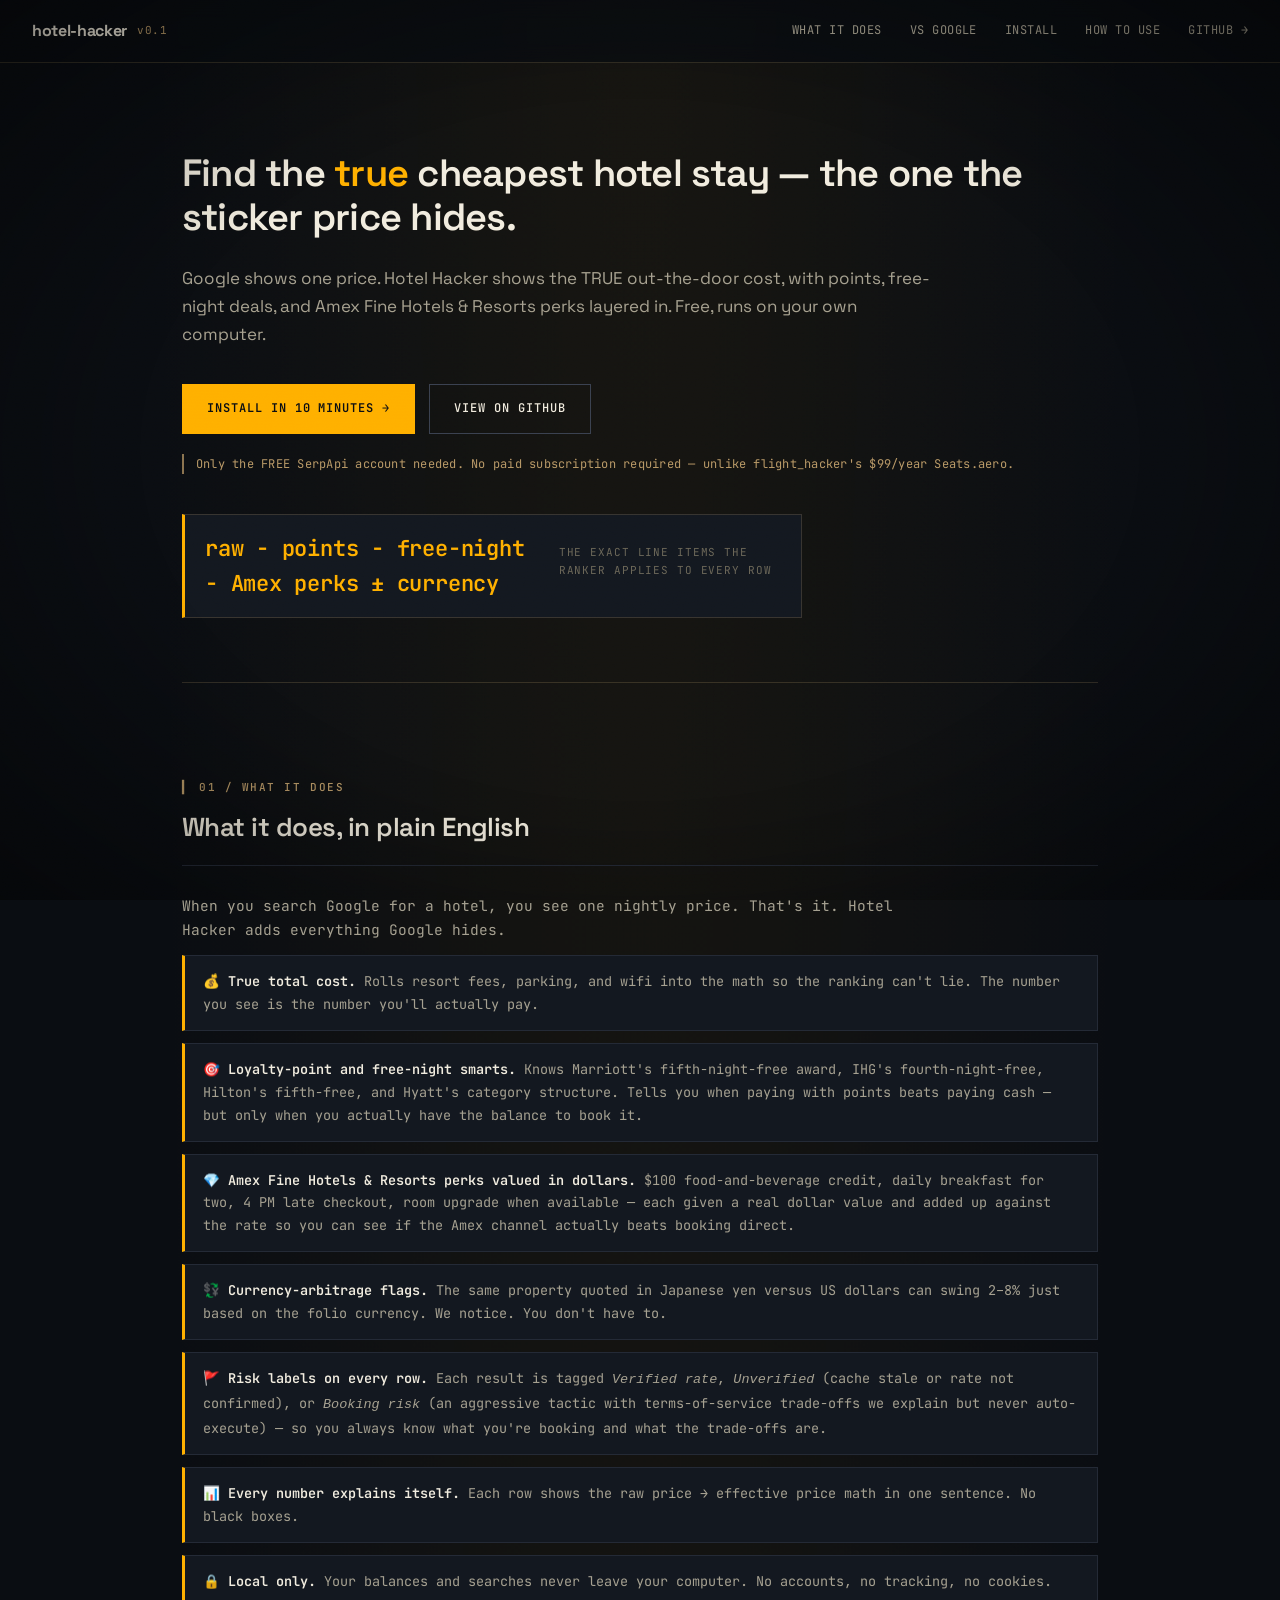
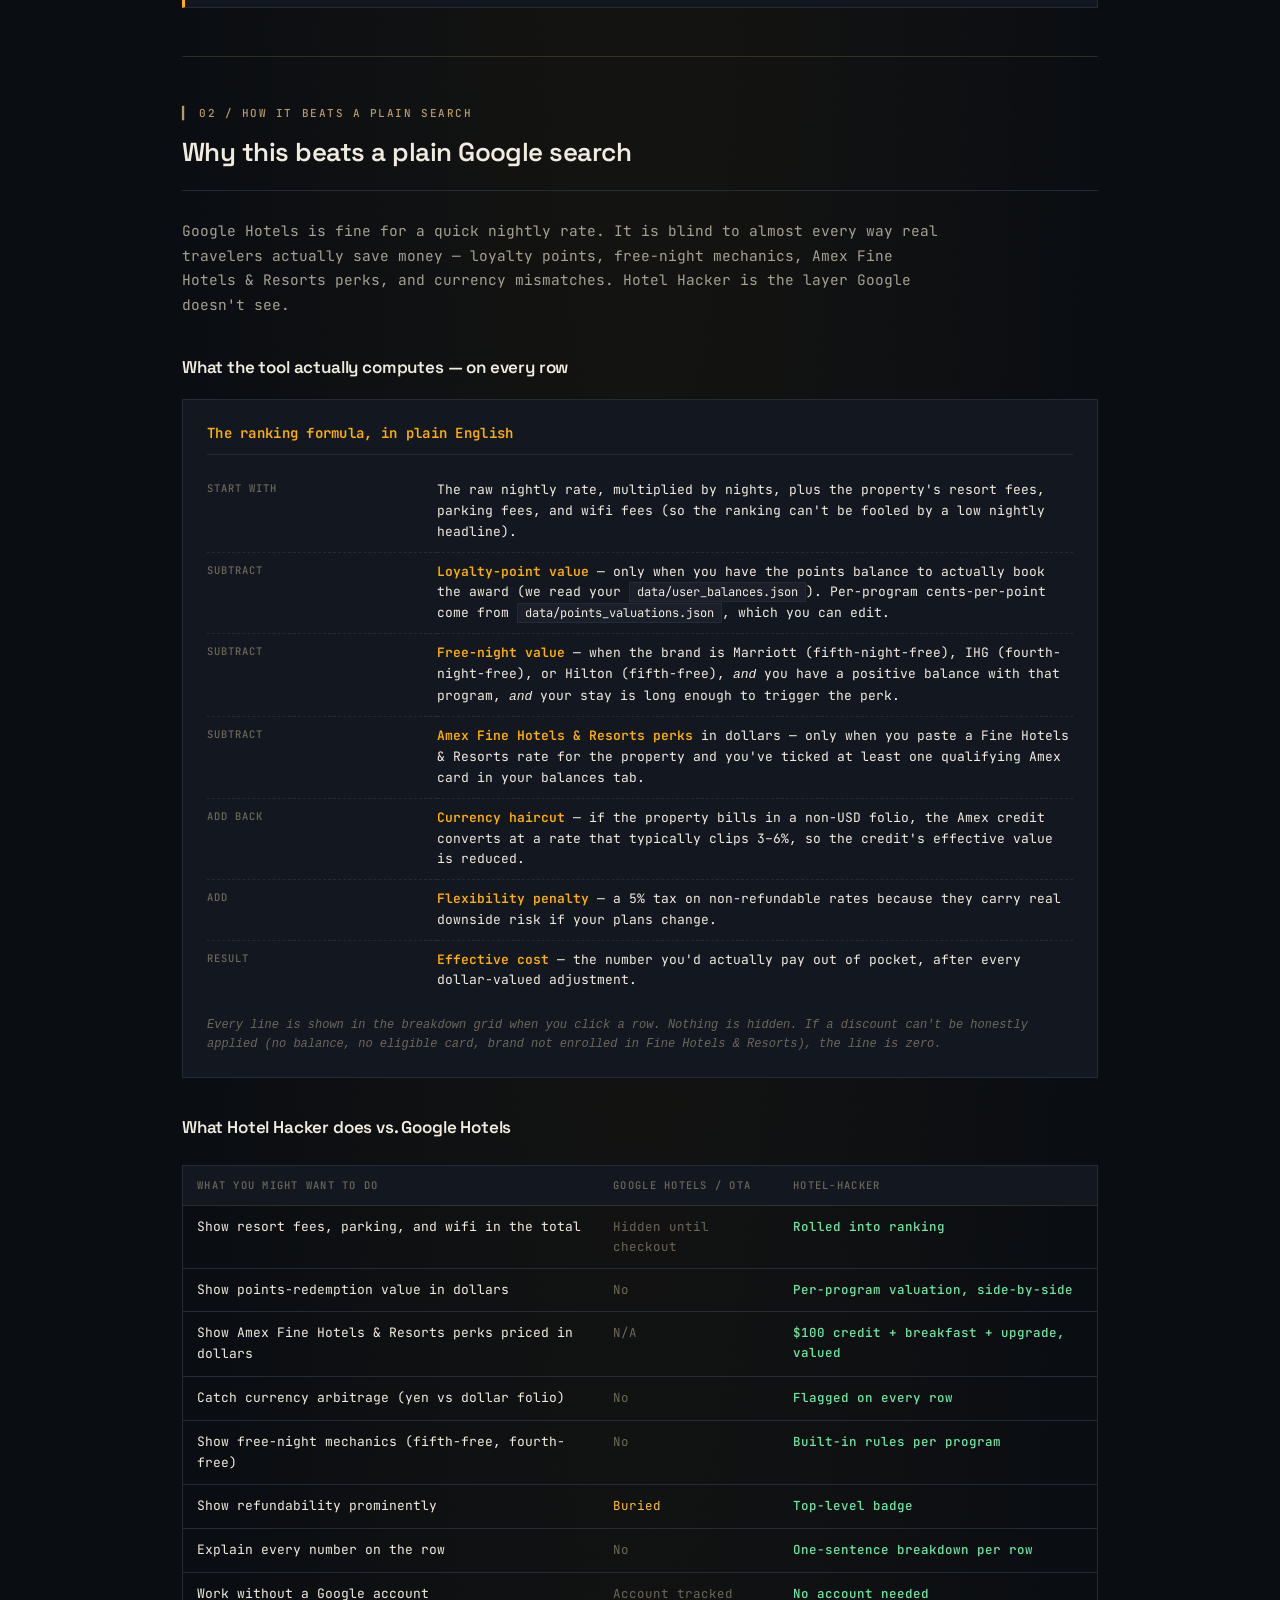
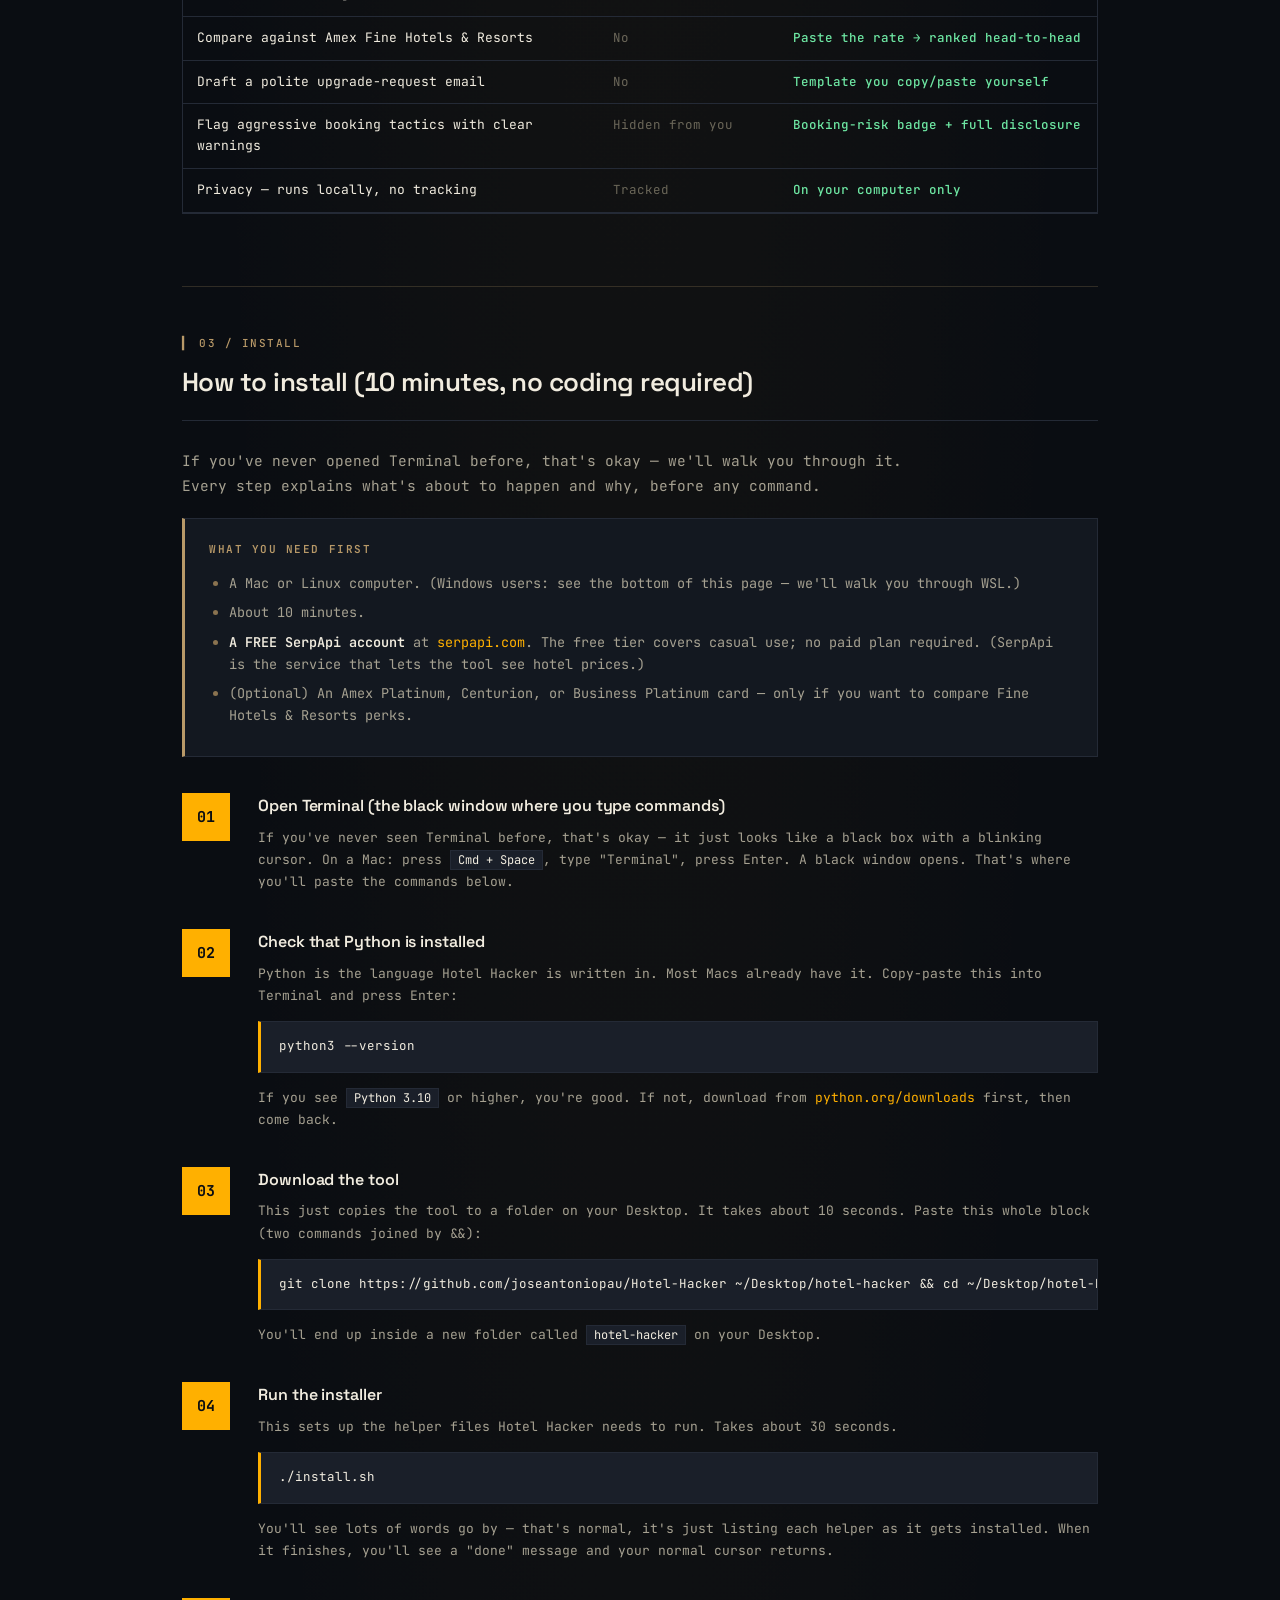
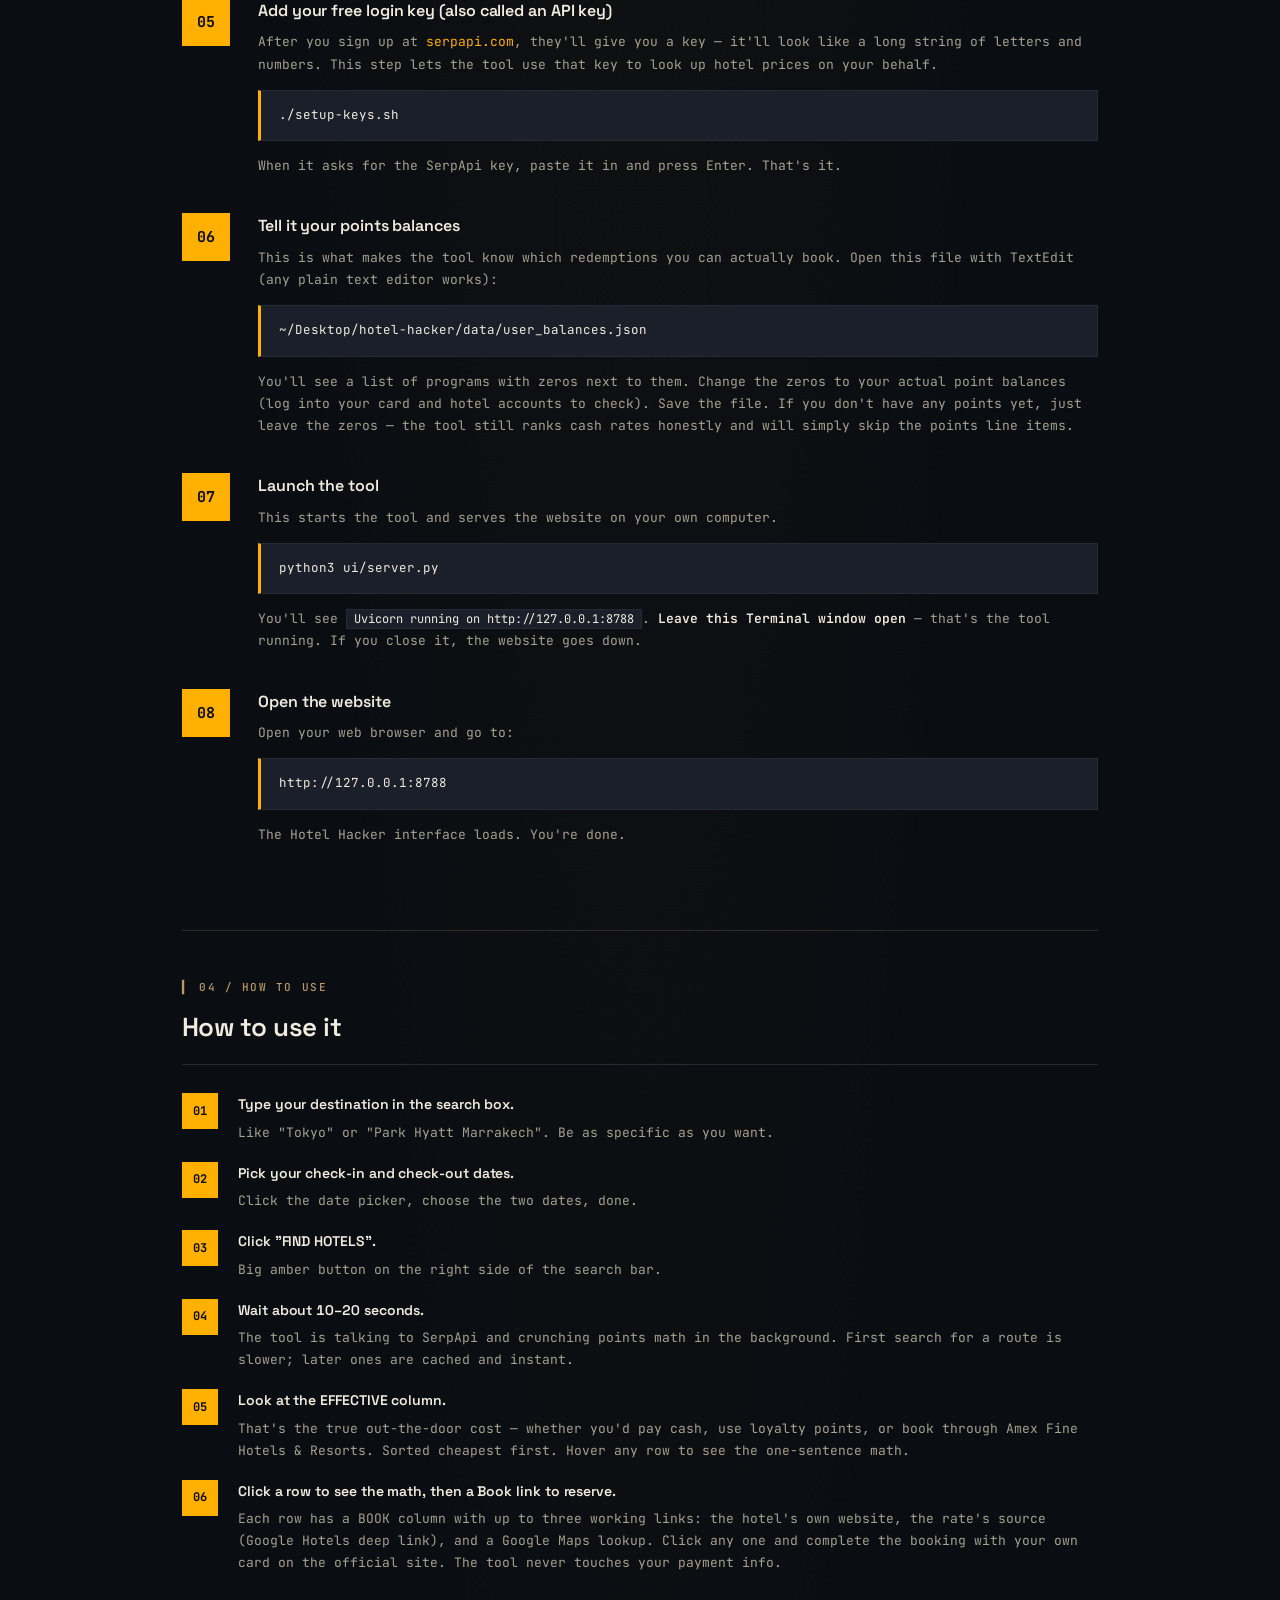
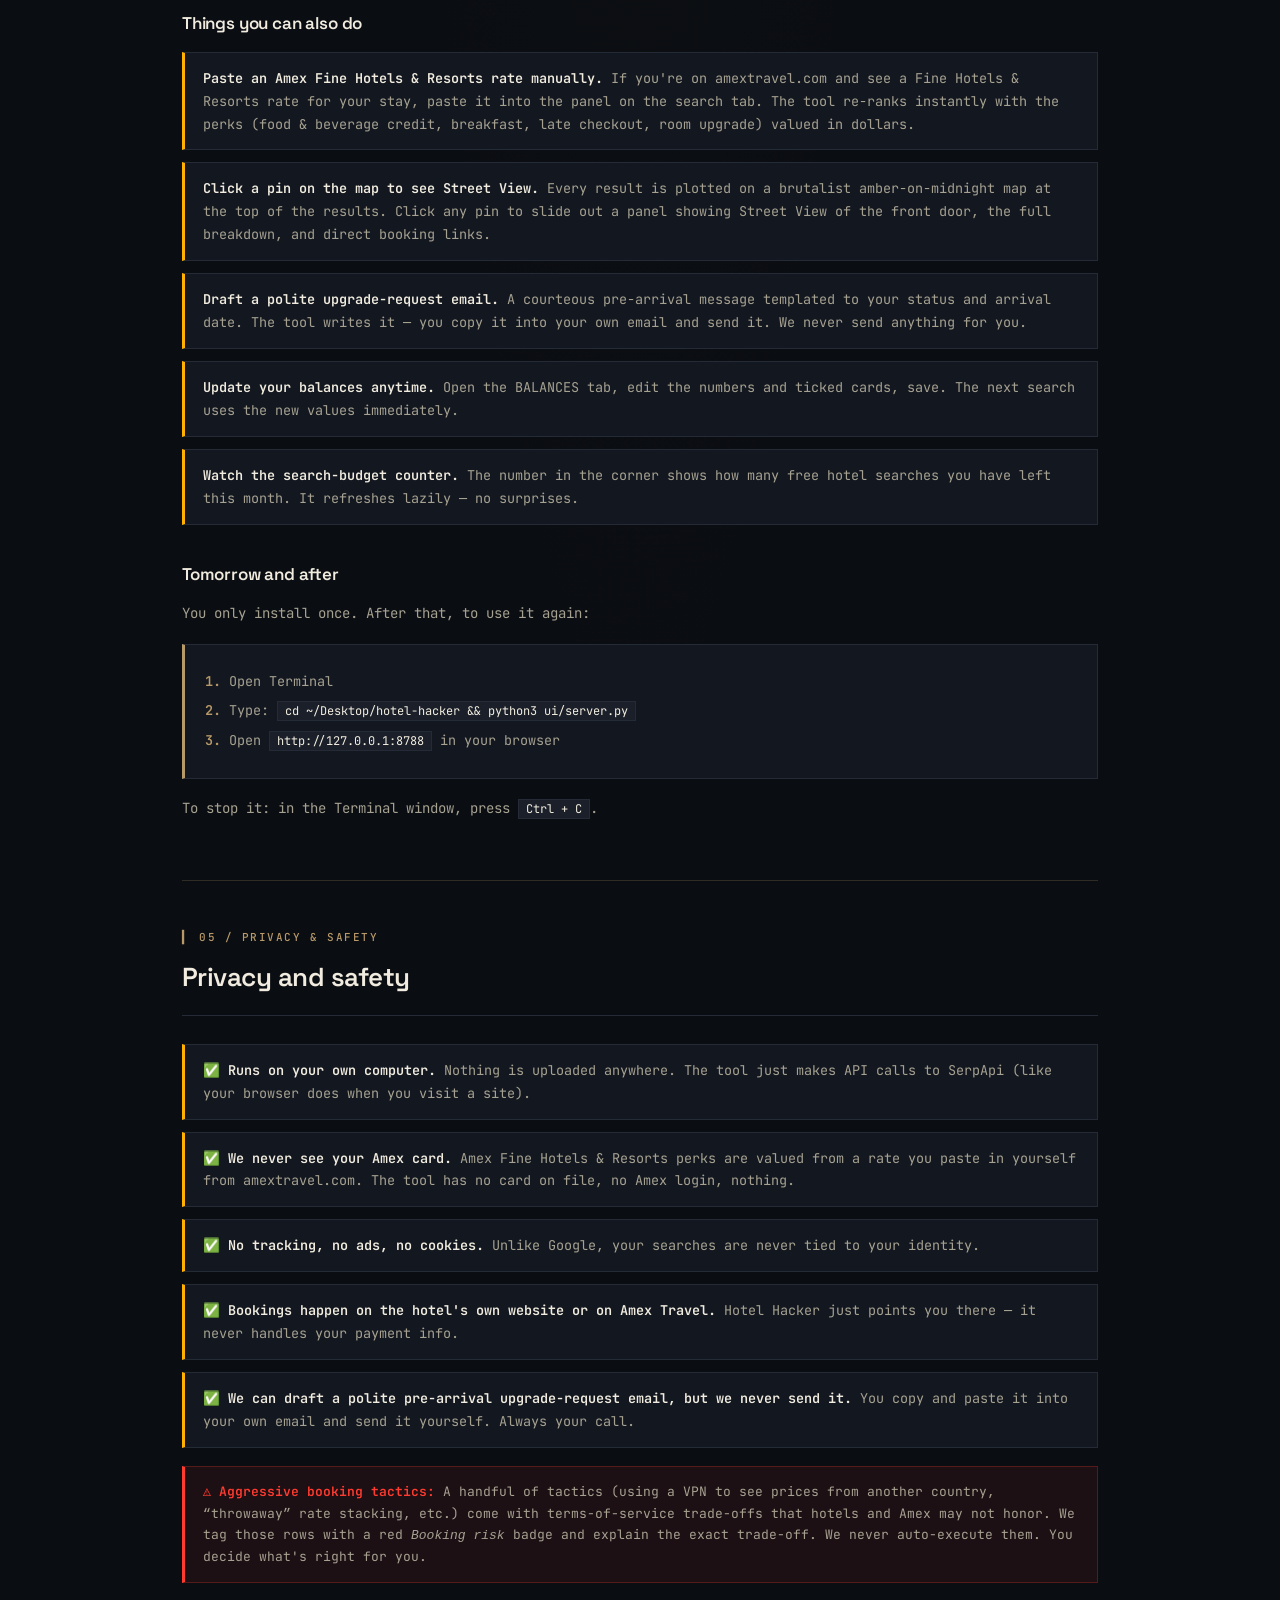
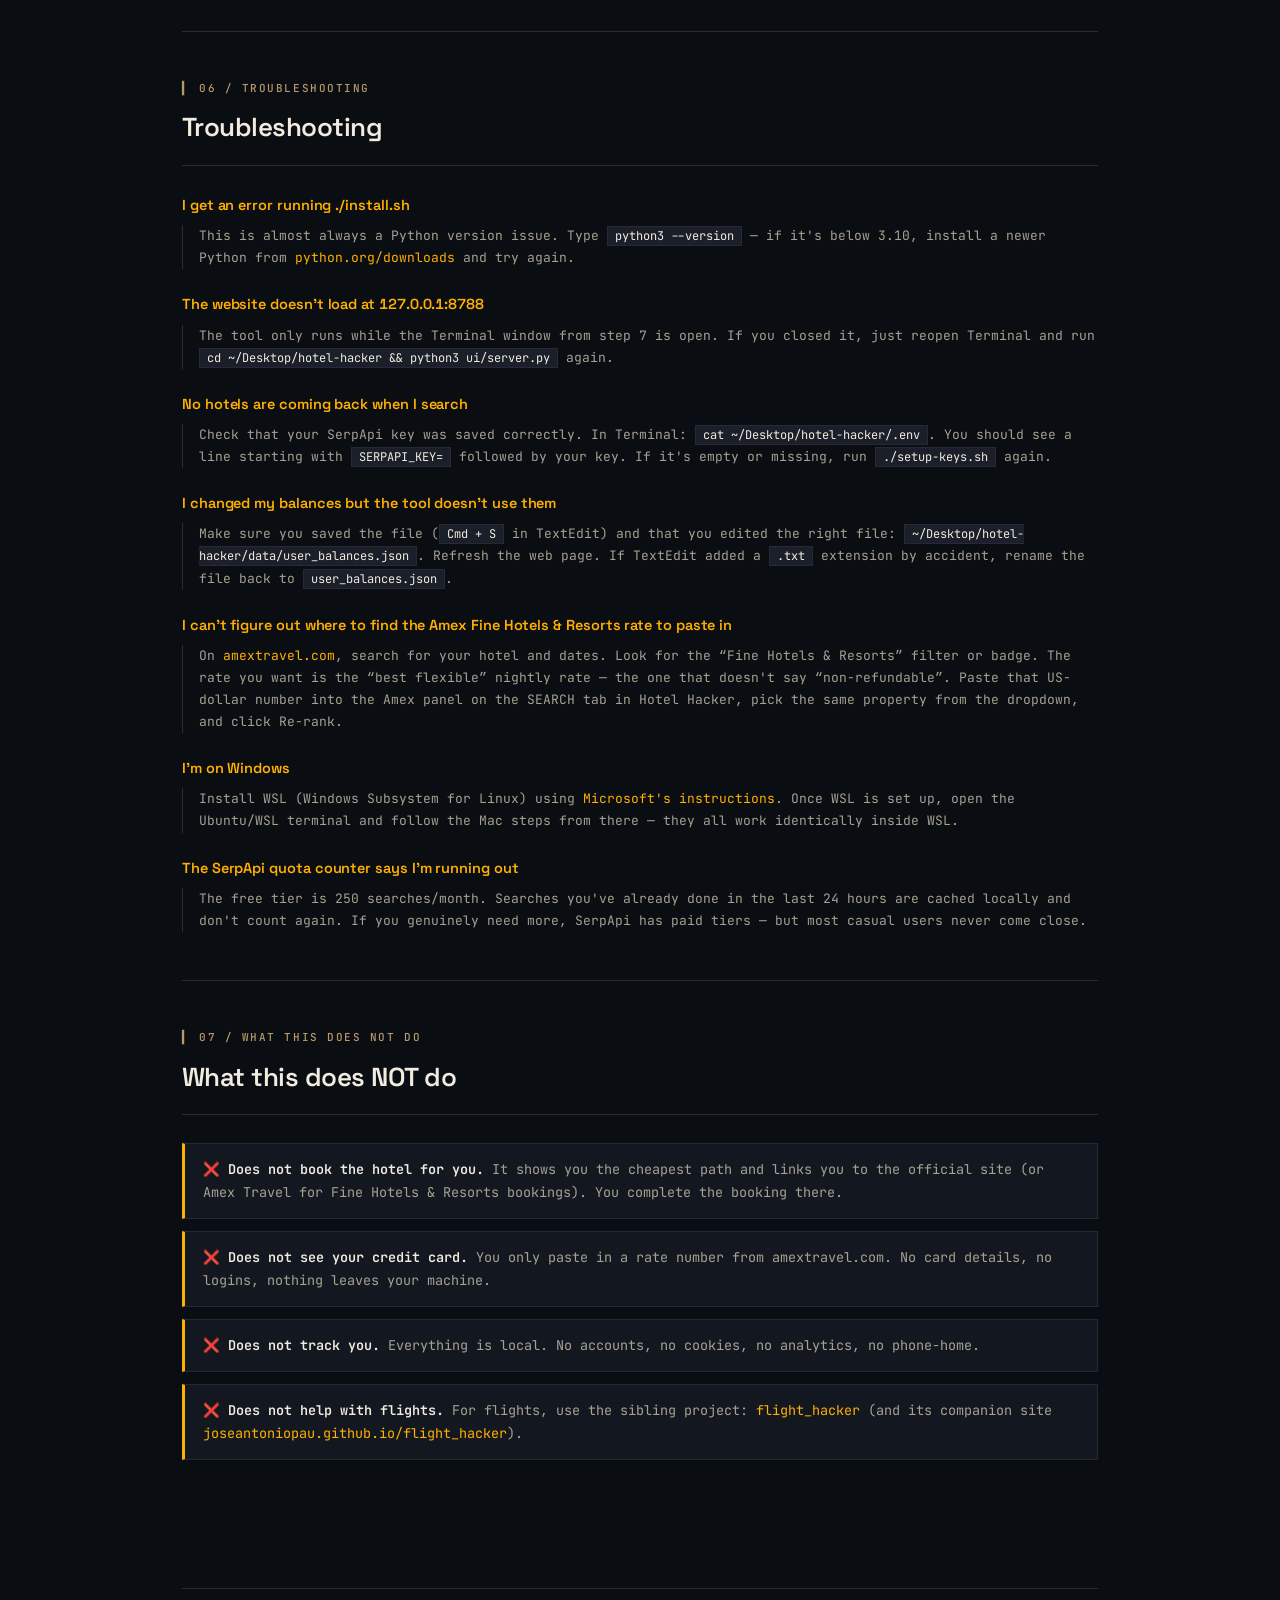
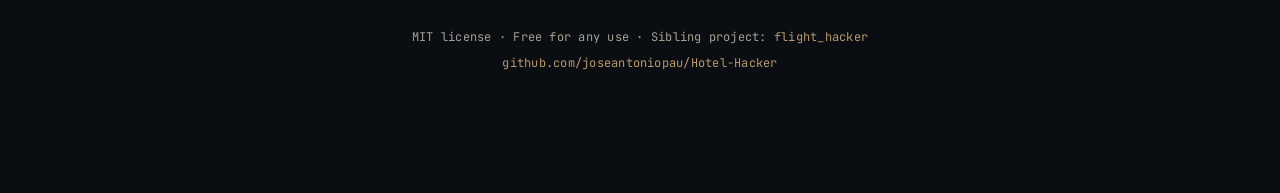
==== commit 61fcbf2e: "Map view, booking links, strict balance gating, plain-English everywhere UI now opens with a brutali" ====
--- a/docs/index.html
+++ b/docs/index.html
@@ -31,9 +31,9 @@
   </div>
   <p class="note">Only the FREE SerpApi account needed. No paid subscription required &mdash; unlike flight_hacker's $99/year Seats.aero.</p>
 
-  <div class="ticker" aria-label="Sample savings example">
-    <span class="ticker-num" data-target="847">$0</span>
-    <span class="ticker-label">saved on a sample 4-night Tokyo stay (illustrative)</span>
+  <div class="ticker" aria-label="What gets layered into the ranking">
+    <span class="ticker-num">raw &minus; points &minus; free-night &minus; Amex perks &plusmn; currency</span>
+    <span class="ticker-label">the exact line items the ranker applies to every row</span>
   </div>
 </section>
 
@@ -42,50 +42,33 @@
   <p class="lede">When you search Google for a hotel, you see one nightly price. That's it. Hotel Hacker adds everything Google hides.</p>
   <ul class="features">
     <li><strong>&#128176; True total cost.</strong> Rolls resort fees, parking, and wifi into the math so the ranking can't lie. The number you see is the number you'll actually pay.</li>
-    <li><strong>&#127919; Points &amp; free-night smarts.</strong> Knows Marriott 5&rarr;4, IHG 4th-night-free, Hilton 5th-free, and Hyatt's category sweet spots. Tells you when paying with points beats paying cash.</li>
-    <li><strong>&#128142; Amex FHR perks valued in dollars.</strong> $100 F&amp;B credit, daily breakfast for two, 4pm checkout, room upgrade &mdash; added up against the rate so you can see if FHR actually wins.</li>
-    <li><strong>&#128177; Currency arbitrage flags.</strong> Same property quoted in JPY vs USD can swing 2&ndash;8%. We notice. You don't have to.</li>
-    <li><strong>&#128681; Risk badges on every row.</strong> LEGAL / GRAY / TOS-RISK so you always know what you're booking and what you're risking.</li>
+    <li><strong>&#127919; Loyalty-point and free-night smarts.</strong> Knows Marriott's fifth-night-free award, IHG's fourth-night-free, Hilton's fifth-free, and Hyatt's category structure. Tells you when paying with points beats paying cash &mdash; but only when you actually have the balance to book it.</li>
+    <li><strong>&#128142; Amex Fine Hotels &amp; Resorts perks valued in dollars.</strong> $100 food-and-beverage credit, daily breakfast for two, 4 PM late checkout, room upgrade when available &mdash; each given a real dollar value and added up against the rate so you can see if the Amex channel actually beats booking direct.</li>
+    <li><strong>&#128177; Currency-arbitrage flags.</strong> The same property quoted in Japanese yen versus US dollars can swing 2&ndash;8% just based on the folio currency. We notice. You don't have to.</li>
+    <li><strong>&#128681; Risk labels on every row.</strong> Each result is tagged <em>Verified rate</em>, <em>Unverified</em> (cache stale or rate not confirmed), or <em>Booking risk</em> (an aggressive tactic with terms-of-service trade-offs we explain but never auto-execute) &mdash; so you always know what you're booking and what the trade-offs are.</li>
     <li><strong>&#128202; Every number explains itself.</strong> Each row shows the raw price &rarr; effective price math in one sentence. No black boxes.</li>
     <li><strong>&#128274; Local only.</strong> Your balances and searches never leave your computer. No accounts, no tracking, no cookies.</li>
   </ul>
 </section>
 
 <section id="vs-google" class="block fade-in">
-  <h2 data-num="02 / VS GOOGLE">Why this is better than Google</h2>
-  <p class="lede">Google Hotels is fine for a quick nightly rate. It is blind to almost every way real travelers actually save money &mdash; points, free-night mechanics, Amex perks, and currency mismatches. Hotel Hacker is the layer Google doesn't see.</p>
-
-  <h3>Real-world examples</h3>
+  <h2 data-num="02 / HOW IT BEATS A PLAIN SEARCH">Why this beats a plain Google search</h2>
+  <p class="lede">Google Hotels is fine for a quick nightly rate. It is blind to almost every way real travelers actually save money &mdash; loyalty points, free-night mechanics, Amex Fine Hotels &amp; Resorts perks, and currency mismatches. Hotel Hacker is the layer Google doesn't see.</p>
+
+  <h3>What the tool actually computes &mdash; on every row</h3>
 
   <div class="example">
-    <h4>Example 1 &mdash; 4 nights, Park Hyatt Tokyo <span class="ill">(illustrative)</span></h4>
+    <h4>The ranking formula, in plain English</h4>
     <table class="cmp">
-      <tr><td>What Google shows</td><td>$580/night &times; 4 = $2,320 cash</td></tr>
-      <tr><td>What Hotel Hacker finds</td><td><strong>30,000 Hyatt pts/night &times; 4 = 120,000 pts (~$2,040 at 1.7&cent;/pt)</strong></td></tr>
-      <tr><td>Bonus</td><td>You earn a category-bump on the redemption, and your cash stays in your account.</td></tr>
-      <tr><td>You save</td><td class="save"><strong>$280 &mdash; and you keep the cash.</strong></td></tr>
+      <tr><td>Start with</td><td>The raw nightly rate, multiplied by nights, plus the property's resort fees, parking fees, and wifi fees (so the ranking can't be fooled by a low nightly headline).</td></tr>
+      <tr><td>Subtract</td><td><strong>Loyalty-point value</strong> &mdash; only when you have the points balance to actually book the award (we read your <code>data/user_balances.json</code>). Per-program cents-per-point come from <code>data/points_valuations.json</code>, which you can edit.</td></tr>
+      <tr><td>Subtract</td><td><strong>Free-night value</strong> &mdash; when the brand is Marriott (fifth-night-free), IHG (fourth-night-free), or Hilton (fifth-free), <em>and</em> you have a positive balance with that program, <em>and</em> your stay is long enough to trigger the perk.</td></tr>
+      <tr><td>Subtract</td><td><strong>Amex Fine Hotels &amp; Resorts perks</strong> in dollars &mdash; only when you paste a Fine Hotels &amp; Resorts rate for the property and you've ticked at least one qualifying Amex card in your balances tab.</td></tr>
+      <tr><td>Add back</td><td><strong>Currency haircut</strong> &mdash; if the property bills in a non-USD folio, the Amex credit converts at a rate that typically clips 3&ndash;6%, so the credit's effective value is reduced.</td></tr>
+      <tr><td>Add</td><td><strong>Flexibility penalty</strong> &mdash; a 5% tax on non-refundable rates because they carry real downside risk if your plans change.</td></tr>
+      <tr><td>Result</td><td><strong>Effective cost</strong> &mdash; the number you'd actually pay out of pocket, after every dollar-valued adjustment.</td></tr>
     </table>
-  </div>
-
-  <div class="example">
-    <h4>Example 2 &mdash; 5 nights, La Mamounia Marrakech (FHR-eligible) <span class="ill">(illustrative)</span></h4>
-    <table class="cmp">
-      <tr><td>Sticker rate</td><td>$880/night &times; 5 = $4,400</td></tr>
-      <tr><td>Via Amex FHR</td><td>$830/night flexible &times; 5 = $4,150</td></tr>
-      <tr><td>FHR perks valued</td><td><strong>&minus; $100 F&amp;B credit &minus; $300 daily breakfast &minus; $50 upgrade = $3,700 effective</strong></td></tr>
-      <tr><td>Caveat</td><td>FHR perks only count when you book through Amex Travel with an eligible card.</td></tr>
-      <tr><td>You save</td><td class="save"><strong>$700 &mdash; on the exact same room.</strong></td></tr>
-    </table>
-  </div>
-
-  <div class="example">
-    <h4>Example 3 &mdash; 3 nights, NYC midtown Marriott <span class="ill">(illustrative)</span></h4>
-    <table class="cmp">
-      <tr><td>What Google shows</td><td>$420/night &times; 3 + $50 resort fee/night = $1,410</td></tr>
-      <tr><td>Marriott points</td><td><strong>50K pts/night &times; 3 = 150K pts (~$1,200 at 0.8&cent;/pt) &mdash; resort fees waived on award stays</strong></td></tr>
-      <tr><td>Bonus</td><td>You still earn elite-night credit toward status.</td></tr>
-      <tr><td>You save</td><td class="save"><strong>$210 plus elite-night credit.</strong></td></tr>
-    </table>
+    <p class="cmp-foot">Every line is shown in the breakdown grid when you click a row. Nothing is hidden. If a discount can't be honestly applied (no balance, no eligible card, brand not enrolled in Fine Hotels &amp; Resorts), the line is zero.</p>
   </div>
 
   <h3>What Hotel Hacker does vs. Google Hotels</h3>
@@ -97,15 +80,15 @@
       <tbody>
         <tr><td>Show resort fees, parking, and wifi in the total</td><td class="n">Hidden until checkout</td><td class="y">Rolled into ranking</td></tr>
         <tr><td>Show points-redemption value in dollars</td><td class="n">No</td><td class="y">Per-program valuation, side-by-side</td></tr>
-        <tr><td>Show FHR perks priced in dollars</td><td class="n">N/A</td><td class="y">$100 credit + breakfast + upgrade = math</td></tr>
-        <tr><td>Catch currency arbitrage (JPY vs USD folio)</td><td class="n">No</td><td class="y">Flagged on every row</td></tr>
-        <tr><td>Show free-night mechanics (5&rarr;4, 4th-free)</td><td class="n">No</td><td class="y">Built-in rules per program</td></tr>
+        <tr><td>Show Amex Fine Hotels &amp; Resorts perks priced in dollars</td><td class="n">N/A</td><td class="y">$100 credit + breakfast + upgrade, valued</td></tr>
+        <tr><td>Catch currency arbitrage (yen vs dollar folio)</td><td class="n">No</td><td class="y">Flagged on every row</td></tr>
+        <tr><td>Show free-night mechanics (fifth-free, fourth-free)</td><td class="n">No</td><td class="y">Built-in rules per program</td></tr>
         <tr><td>Show refundability prominently</td><td class="p">Buried</td><td class="y">Top-level badge</td></tr>
         <tr><td>Explain every number on the row</td><td class="n">No</td><td class="y">One-sentence breakdown per row</td></tr>
         <tr><td>Work without a Google account</td><td class="n">Account tracked</td><td class="y">No account needed</td></tr>
-        <tr><td>Work for Amex Fine Hotels &amp; Resorts comparisons</td><td class="n">No</td><td class="y">Paste FHR rate &rarr; ranked head-to-head</td></tr>
+        <tr><td>Compare against Amex Fine Hotels &amp; Resorts</td><td class="n">No</td><td class="y">Paste the rate &rarr; ranked head-to-head</td></tr>
         <tr><td>Draft a polite upgrade-request email</td><td class="n">No</td><td class="y">Template you copy/paste yourself</td></tr>
-        <tr><td>Flag TOS-risky tactics with clear warnings</td><td class="n">Hidden from you</td><td class="y">Red TOS-RISK badge + full disclosure</td></tr>
+        <tr><td>Flag aggressive booking tactics with clear warnings</td><td class="n">Hidden from you</td><td class="y">Booking-risk badge + full disclosure</td></tr>
         <tr><td>Privacy &mdash; runs locally, no tracking</td><td class="n">Tracked</td><td class="y">On your computer only</td></tr>
       </tbody>
     </table>
@@ -164,7 +147,7 @@
       <h4>Tell it your points balances</h4>
       <p>This is what makes the tool know which redemptions you can actually book. Open this file with TextEdit (any plain text editor works):</p>
       <pre><code>~/Desktop/hotel-hacker/data/user_balances.json</code></pre>
-      <p>You'll see a list of programs with zeros next to them. Change the zeros to your actual point balances (log into your card and hotel accounts to check). Save the file. If you don't have any points yet, just leave the zeros &mdash; the tool still works for cash and FHR comparisons.</p>
+      <p>You'll see a list of programs with zeros next to them. Change the zeros to your actual point balances (log into your card and hotel accounts to check). Save the file. If you don't have any points yet, just leave the zeros &mdash; the tool still ranks cash rates honestly and will simply skip the points line items.</p>
     </li>
 
     <li>
@@ -204,20 +187,21 @@
     </li>
     <li>
       <h4>Look at the EFFECTIVE column.</h4>
-      <p>That's the true out-the-door cost &mdash; whether you pay cash, use points, or book through FHR. Sorted cheapest first. Hover any row to see the one-sentence math.</p>
-    </li>
-    <li>
-      <h4>Click "Book" on the row you want.</h4>
-      <p>You'll be taken directly to the hotel's official site (or Amex Travel for FHR). You book there, with your own card. The tool never touches your payment info.</p>
+      <p>That's the true out-the-door cost &mdash; whether you'd pay cash, use loyalty points, or book through Amex Fine Hotels &amp; Resorts. Sorted cheapest first. Hover any row to see the one-sentence math.</p>
+    </li>
+    <li>
+      <h4>Click a row to see the math, then a Book link to reserve.</h4>
+      <p>Each row has a BOOK column with up to three working links: the hotel's own website, the rate's source (Google Hotels deep link), and a Google Maps lookup. Click any one and complete the booking with your own card on the official site. The tool never touches your payment info.</p>
     </li>
   </ol>
 
   <h3>Things you can also do</h3>
   <ul class="features">
-    <li><strong>Paste an FHR rate manually.</strong> If you're on amextravel.com and see a Fine Hotels &amp; Resorts rate for your stay, paste it into the FHR box on any row. The tool re-ranks instantly with the FHR perks valued in dollars.</li>
-    <li><strong>Draft a polite upgrade-request email.</strong> Click "Draft email" on any row. The tool writes a courteous pre-arrival message &mdash; you copy it into your own email and send it. (We never send anything for you.)</li>
-    <li><strong>Update your balances anytime.</strong> Re-open <code>data/user_balances.json</code>, change the numbers, save. The tool picks it up on the next search.</li>
-    <li><strong>Watch the SerpApi quota counter.</strong> The small number in the corner shows how many free searches you have left this month. It refreshes lazily &mdash; no surprises.</li>
+    <li><strong>Paste an Amex Fine Hotels &amp; Resorts rate manually.</strong> If you're on amextravel.com and see a Fine Hotels &amp; Resorts rate for your stay, paste it into the panel on the search tab. The tool re-ranks instantly with the perks (food &amp; beverage credit, breakfast, late checkout, room upgrade) valued in dollars.</li>
+    <li><strong>Click a pin on the map to see Street View.</strong> Every result is plotted on a brutalist amber-on-midnight map at the top of the results. Click any pin to slide out a panel showing Street View of the front door, the full breakdown, and direct booking links.</li>
+    <li><strong>Draft a polite upgrade-request email.</strong> A courteous pre-arrival message templated to your status and arrival date. The tool writes it &mdash; you copy it into your own email and send it. We never send anything for you.</li>
+    <li><strong>Update your balances anytime.</strong> Open the BALANCES tab, edit the numbers and ticked cards, save. The next search uses the new values immediately.</li>
+    <li><strong>Watch the search-budget counter.</strong> The number in the corner shows how many free hotel searches you have left this month. It refreshes lazily &mdash; no surprises.</li>
   </ul>
 
   <h3>Tomorrow and after</h3>
@@ -234,13 +218,13 @@
   <h2 data-num="05 / PRIVACY &amp; SAFETY">Privacy and safety</h2>
   <ul class="features">
     <li><strong>&#9989; Runs on your own computer.</strong> Nothing is uploaded anywhere. The tool just makes API calls to SerpApi (like your browser does when you visit a site).</li>
-    <li><strong>&#9989; We never see your Amex card.</strong> FHR perks are valued from a rate YOU paste in from amextravel.com. The tool has no card-on-file, no Amex login, nothing.</li>
+    <li><strong>&#9989; We never see your Amex card.</strong> Amex Fine Hotels &amp; Resorts perks are valued from a rate you paste in yourself from amextravel.com. The tool has no card on file, no Amex login, nothing.</li>
     <li><strong>&#9989; No tracking, no ads, no cookies.</strong> Unlike Google, your searches are never tied to your identity.</li>
-    <li><strong>&#9989; Bookings happen on the hotel's or Amex Travel's site.</strong> Hotel Hacker just points you there &mdash; it never handles your payment info.</li>
-    <li><strong>&#9989; We can draft a polite pre-arrival upgrade-request email, but we never send it.</strong> You copy/paste it into your own email and send it yourself. Always your call.</li>
+    <li><strong>&#9989; Bookings happen on the hotel's own website or on Amex Travel.</strong> Hotel Hacker just points you there &mdash; it never handles your payment info.</li>
+    <li><strong>&#9989; We can draft a polite pre-arrival upgrade-request email, but we never send it.</strong> You copy and paste it into your own email and send it yourself. Always your call.</li>
   </ul>
   <div class="tos-note">
-    <strong>&#9888;&#65039; TOS-RISK tactics:</strong> A handful of tactics (VPN/locale-shopping to get different regional prices) are shown with a red <code>TOS-RISK</code> badge and full warnings. We never auto-execute them. You decide what's right for you.
+    <strong>&#9888;&#65039; Aggressive booking tactics:</strong> A handful of tactics (using a VPN to see prices from another country, &ldquo;throwaway&rdquo; rate stacking, etc.) come with terms-of-service trade-offs that hotels and Amex may not honor. We tag those rows with a red <em>Booking risk</em> badge and explain the exact trade-off. We never auto-execute them. You decide what's right for you.
   </div>
 </section>
 
@@ -259,8 +243,8 @@
     <dt>I changed my balances but the tool doesn't use them</dt>
     <dd>Make sure you saved the file (<code>Cmd + S</code> in TextEdit) and that you edited the right file: <code>~/Desktop/hotel-hacker/data/user_balances.json</code>. Refresh the web page. If TextEdit added a <code>.txt</code> extension by accident, rename the file back to <code>user_balances.json</code>.</dd>
 
-    <dt>I can't figure out where to find the FHR rate to paste in</dt>
-    <dd>On <a href="https://www.amextravel.com/" target="_blank" rel="noopener">amextravel.com</a>, search for your hotel and dates. Look for the "Fine Hotels &amp; Resorts" filter or badge. The rate you want is the "best flexible" nightly rate &mdash; the one that doesn't say "non-refundable". Paste that USD number into the FHR box on the matching row in Hotel Hacker.</dd>
+    <dt>I can't figure out where to find the Amex Fine Hotels &amp; Resorts rate to paste in</dt>
+    <dd>On <a href="https://www.amextravel.com/" target="_blank" rel="noopener">amextravel.com</a>, search for your hotel and dates. Look for the &ldquo;Fine Hotels &amp; Resorts&rdquo; filter or badge. The rate you want is the &ldquo;best flexible&rdquo; nightly rate &mdash; the one that doesn't say &ldquo;non-refundable&rdquo;. Paste that US-dollar number into the Amex panel on the SEARCH tab in Hotel Hacker, pick the same property from the dropdown, and click Re-rank.</dd>
 
     <dt>I'm on Windows</dt>
     <dd>Install WSL (Windows Subsystem for Linux) using <a href="https://learn.microsoft.com/en-us/windows/wsl/install" target="_blank" rel="noopener">Microsoft's instructions</a>. Once WSL is set up, open the Ubuntu/WSL terminal and follow the Mac steps from there &mdash; they all work identically inside WSL.</dd>
@@ -273,7 +257,7 @@
 <section class="block fade-in">
   <h2 data-num="07 / WHAT THIS DOES NOT DO">What this does NOT do</h2>
   <ul class="features">
-    <li>&#10060; <strong>Does not book the hotel for you.</strong> It shows you the cheapest path and links you to the official site (or Amex Travel for FHR). You book there.</li>
+    <li>&#10060; <strong>Does not book the hotel for you.</strong> It shows you the cheapest path and links you to the official site (or Amex Travel for Fine Hotels &amp; Resorts bookings). You complete the booking there.</li>
     <li>&#10060; <strong>Does not see your credit card.</strong> You only paste in a rate number from amextravel.com. No card details, no logins, nothing leaves your machine.</li>
     <li>&#10060; <strong>Does not track you.</strong> Everything is local. No accounts, no cookies, no analytics, no phone-home.</li>
     <li>&#10060; <strong>Does not help with flights.</strong> For flights, use the sibling project: <a href="https://github.com/joseantoniopau/flight_hacker" target="_blank" rel="noopener">flight_hacker</a> (and its companion site <a href="https://joseantoniopau.github.io/flight_hacker/" target="_blank" rel="noopener">joseantoniopau.github.io/flight_hacker</a>).</li>
--- a/docs/styles.css
+++ b/docs/styles.css
@@ -407,6 +407,14 @@
   padding-bottom: 10px;
   border-bottom: 1px solid var(--rule);
 }
+.example .cmp-foot {
+  margin: 16px 0 0;
+  font-size: 12px;
+  color: var(--text-mut);
+  font-style: italic;
+  line-height: 1.6;
+}
+
 .example h4 .ill {
   color: var(--text-mut);
   font-weight: 400;
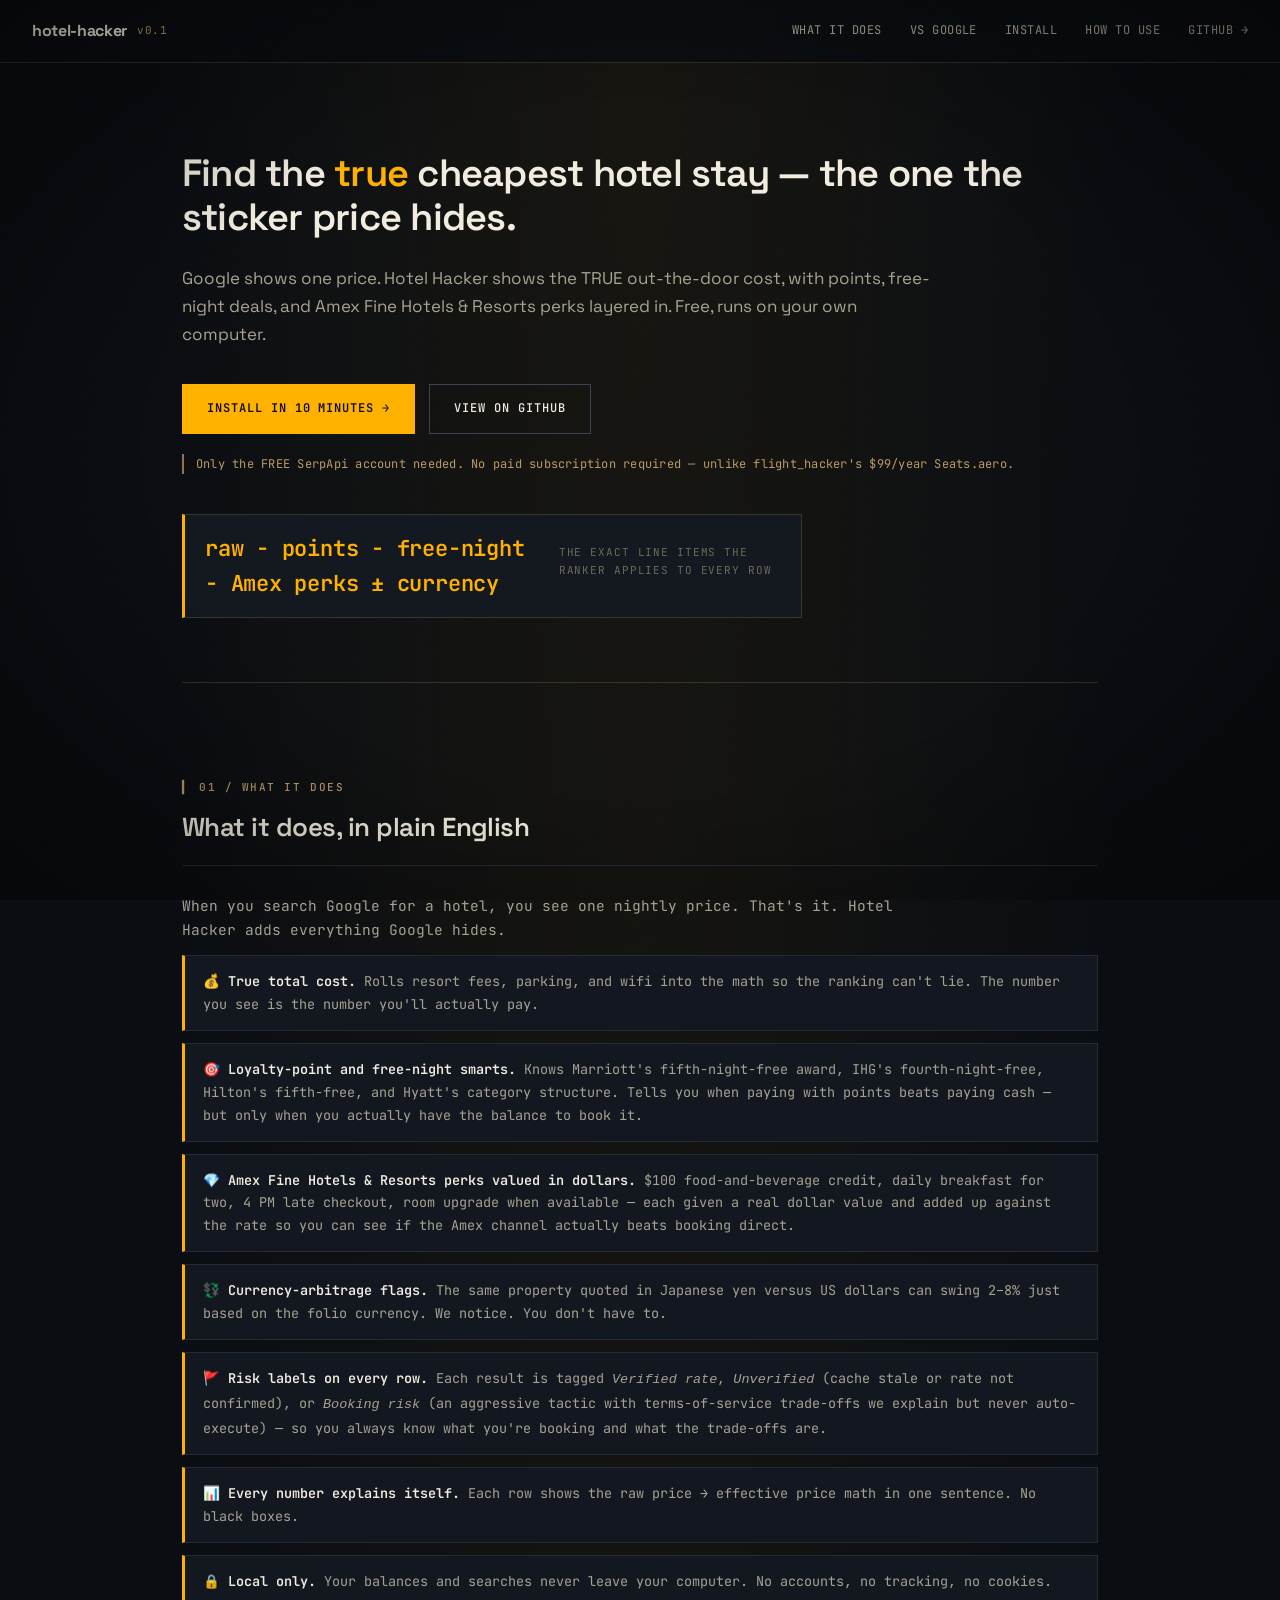
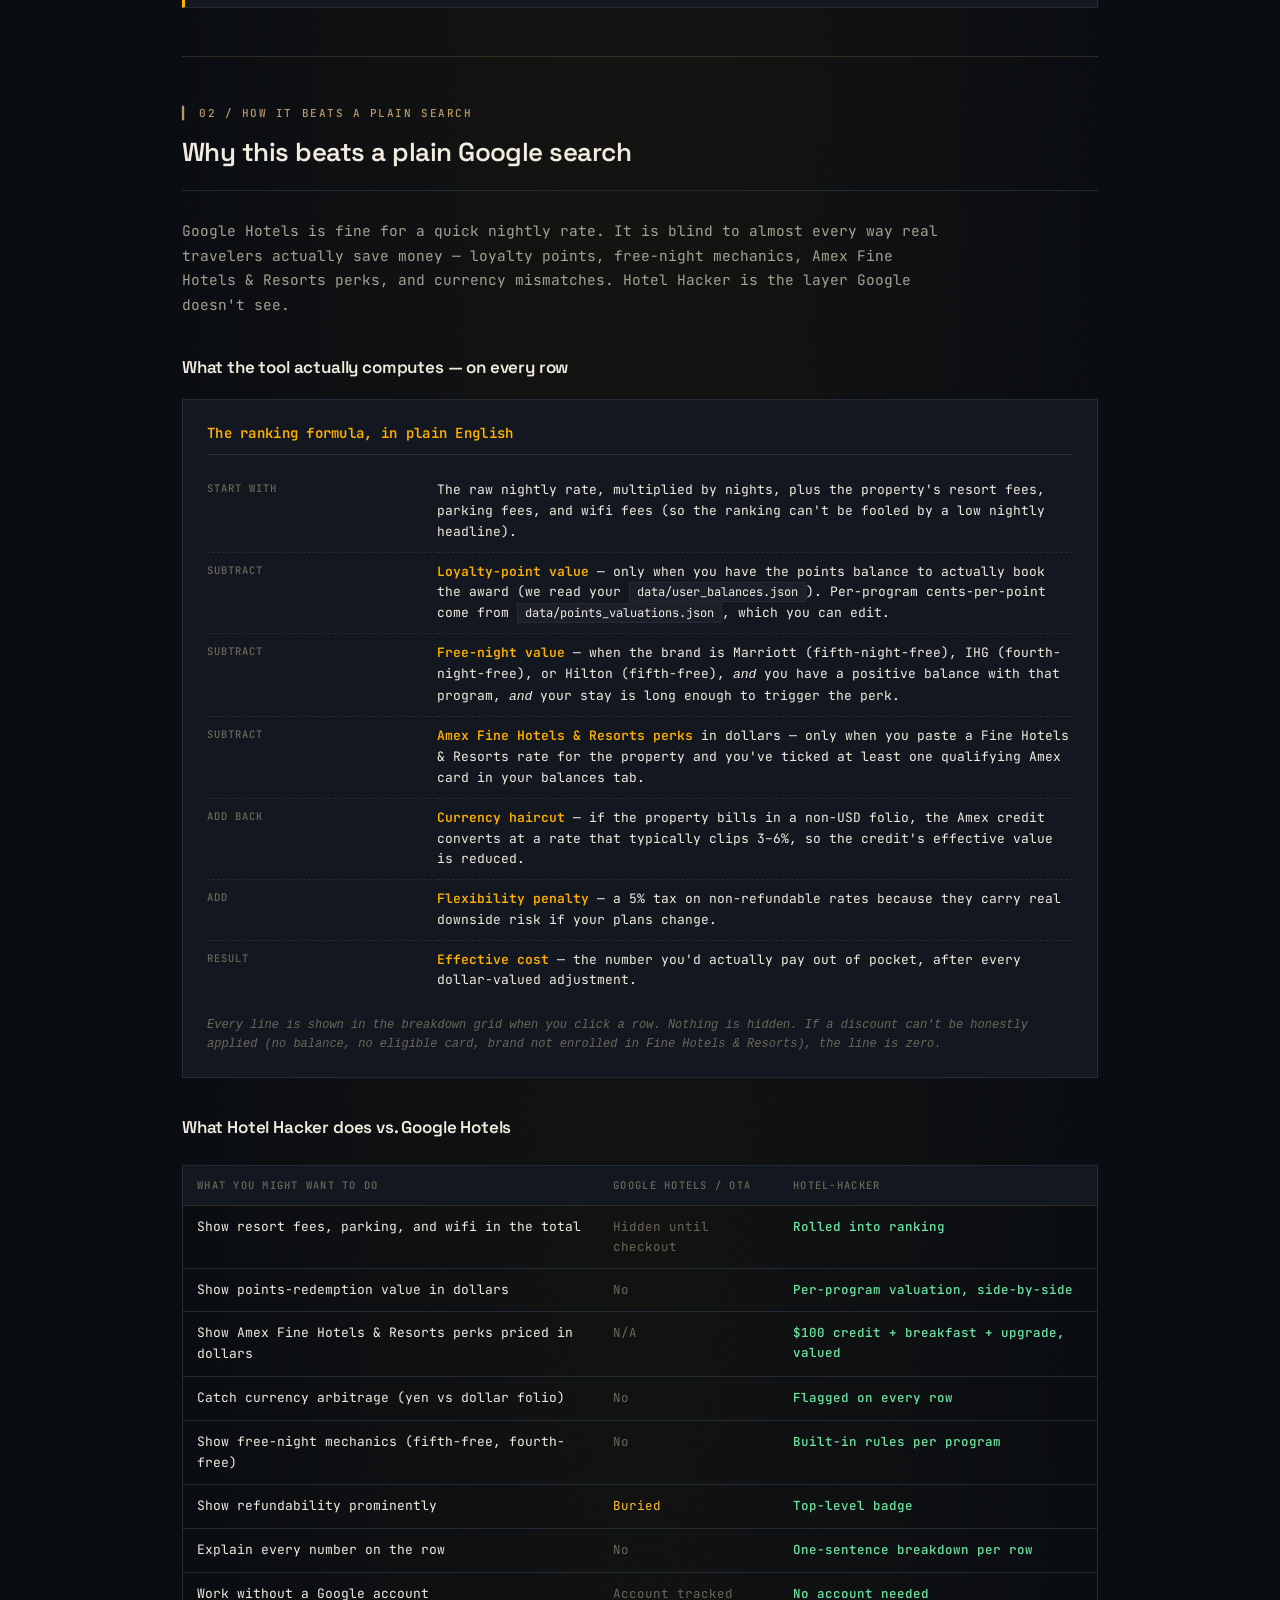
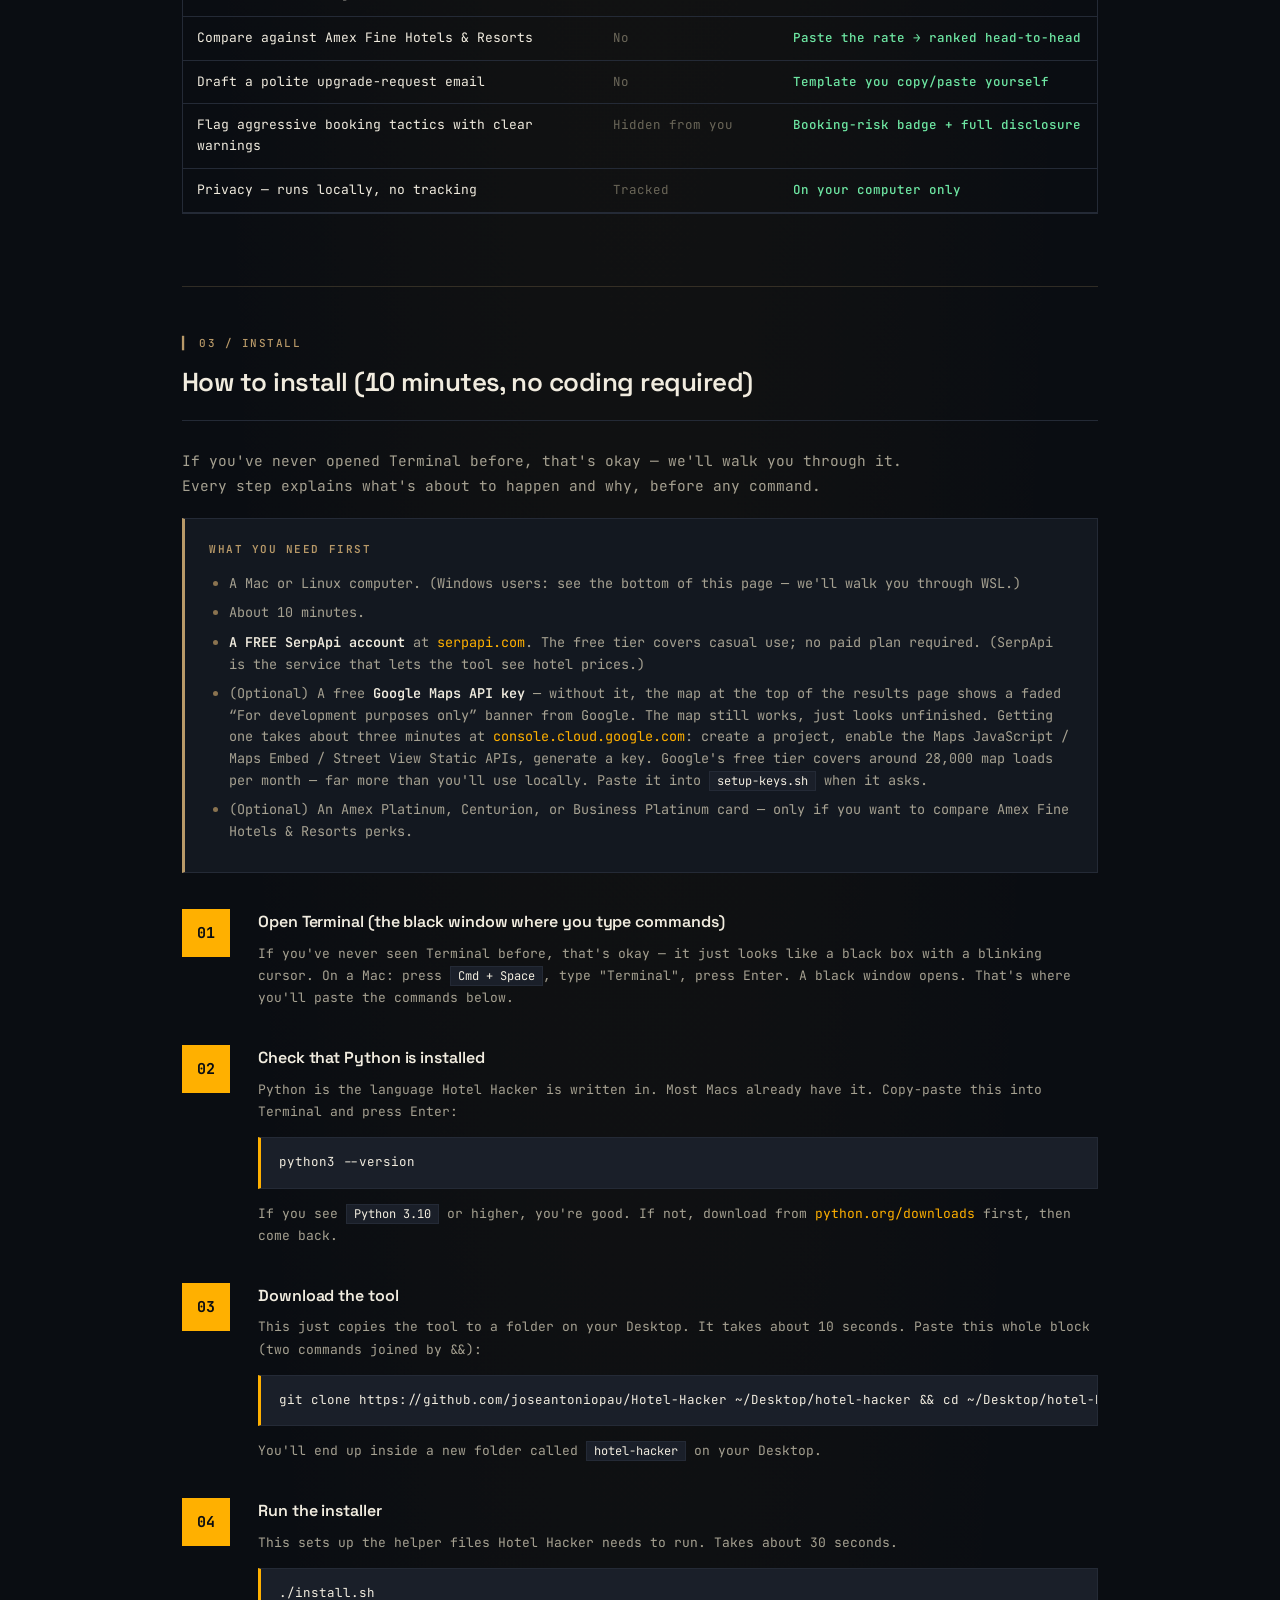
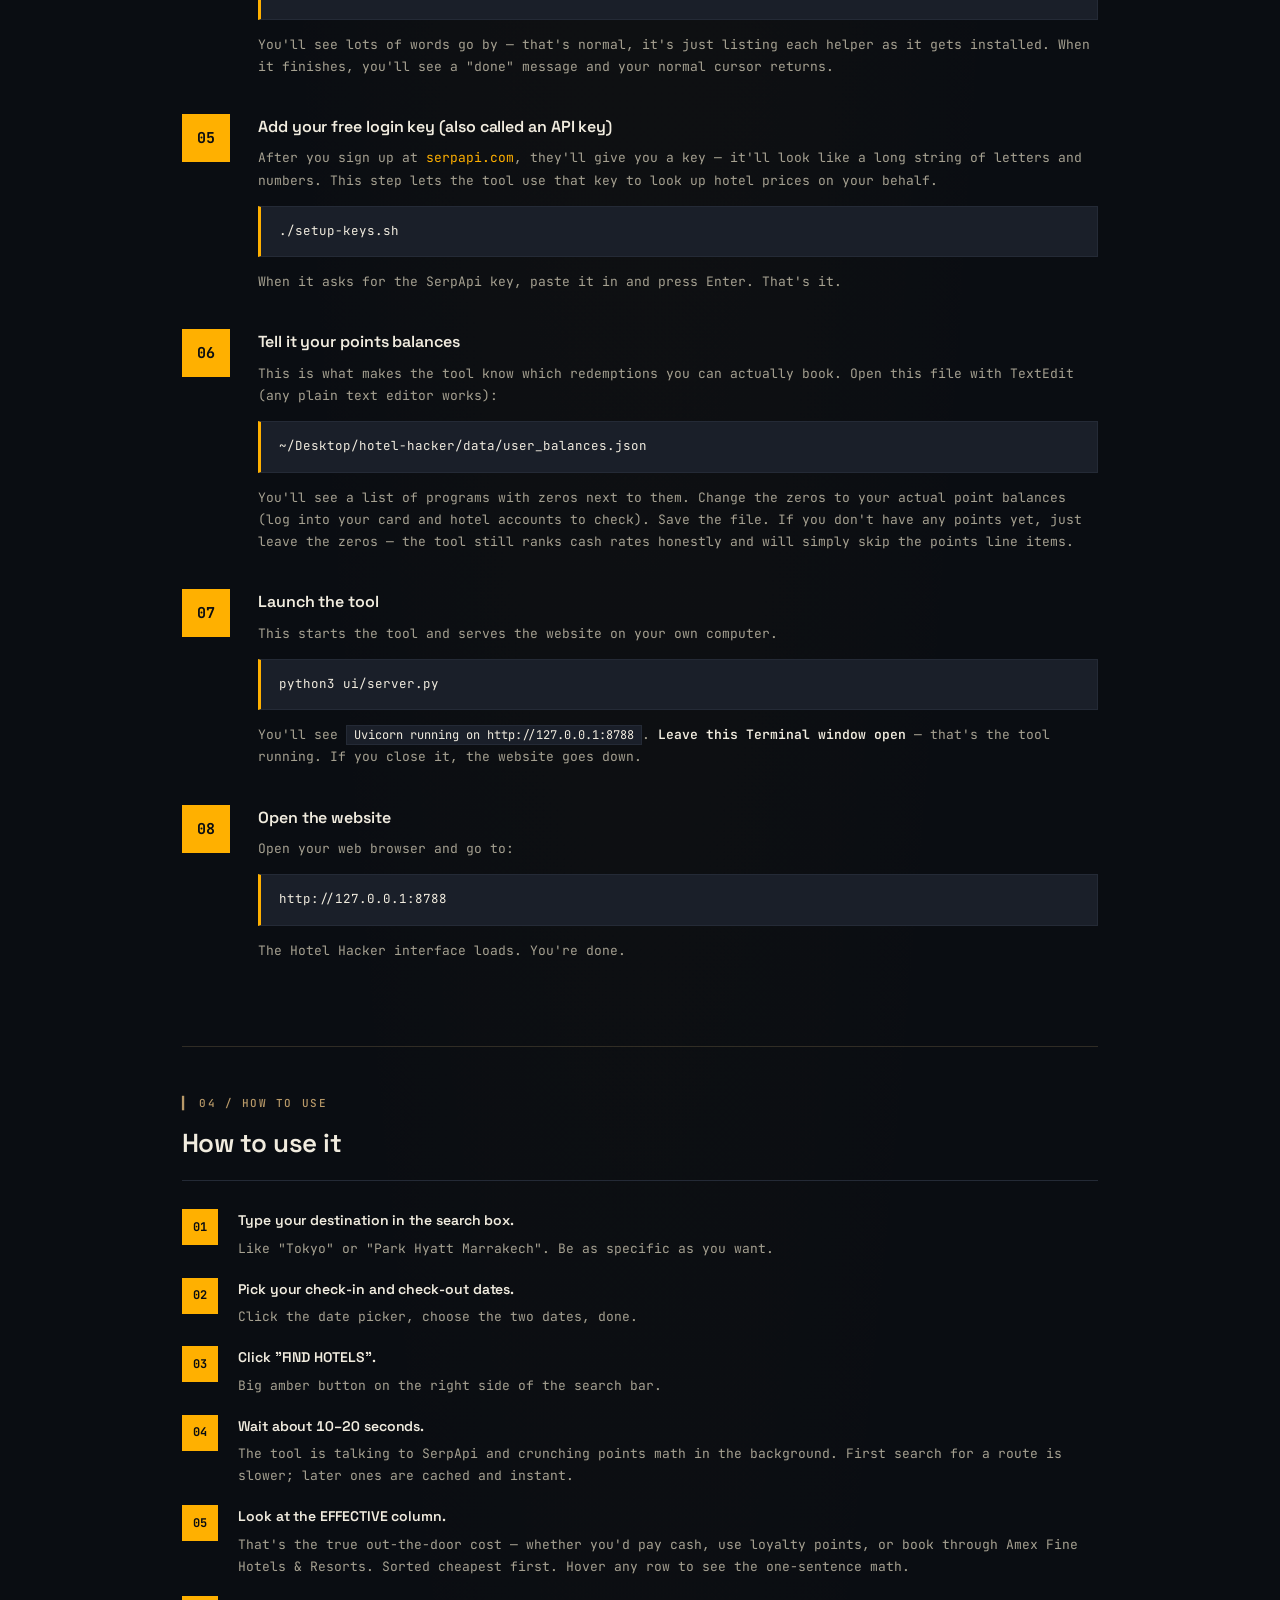
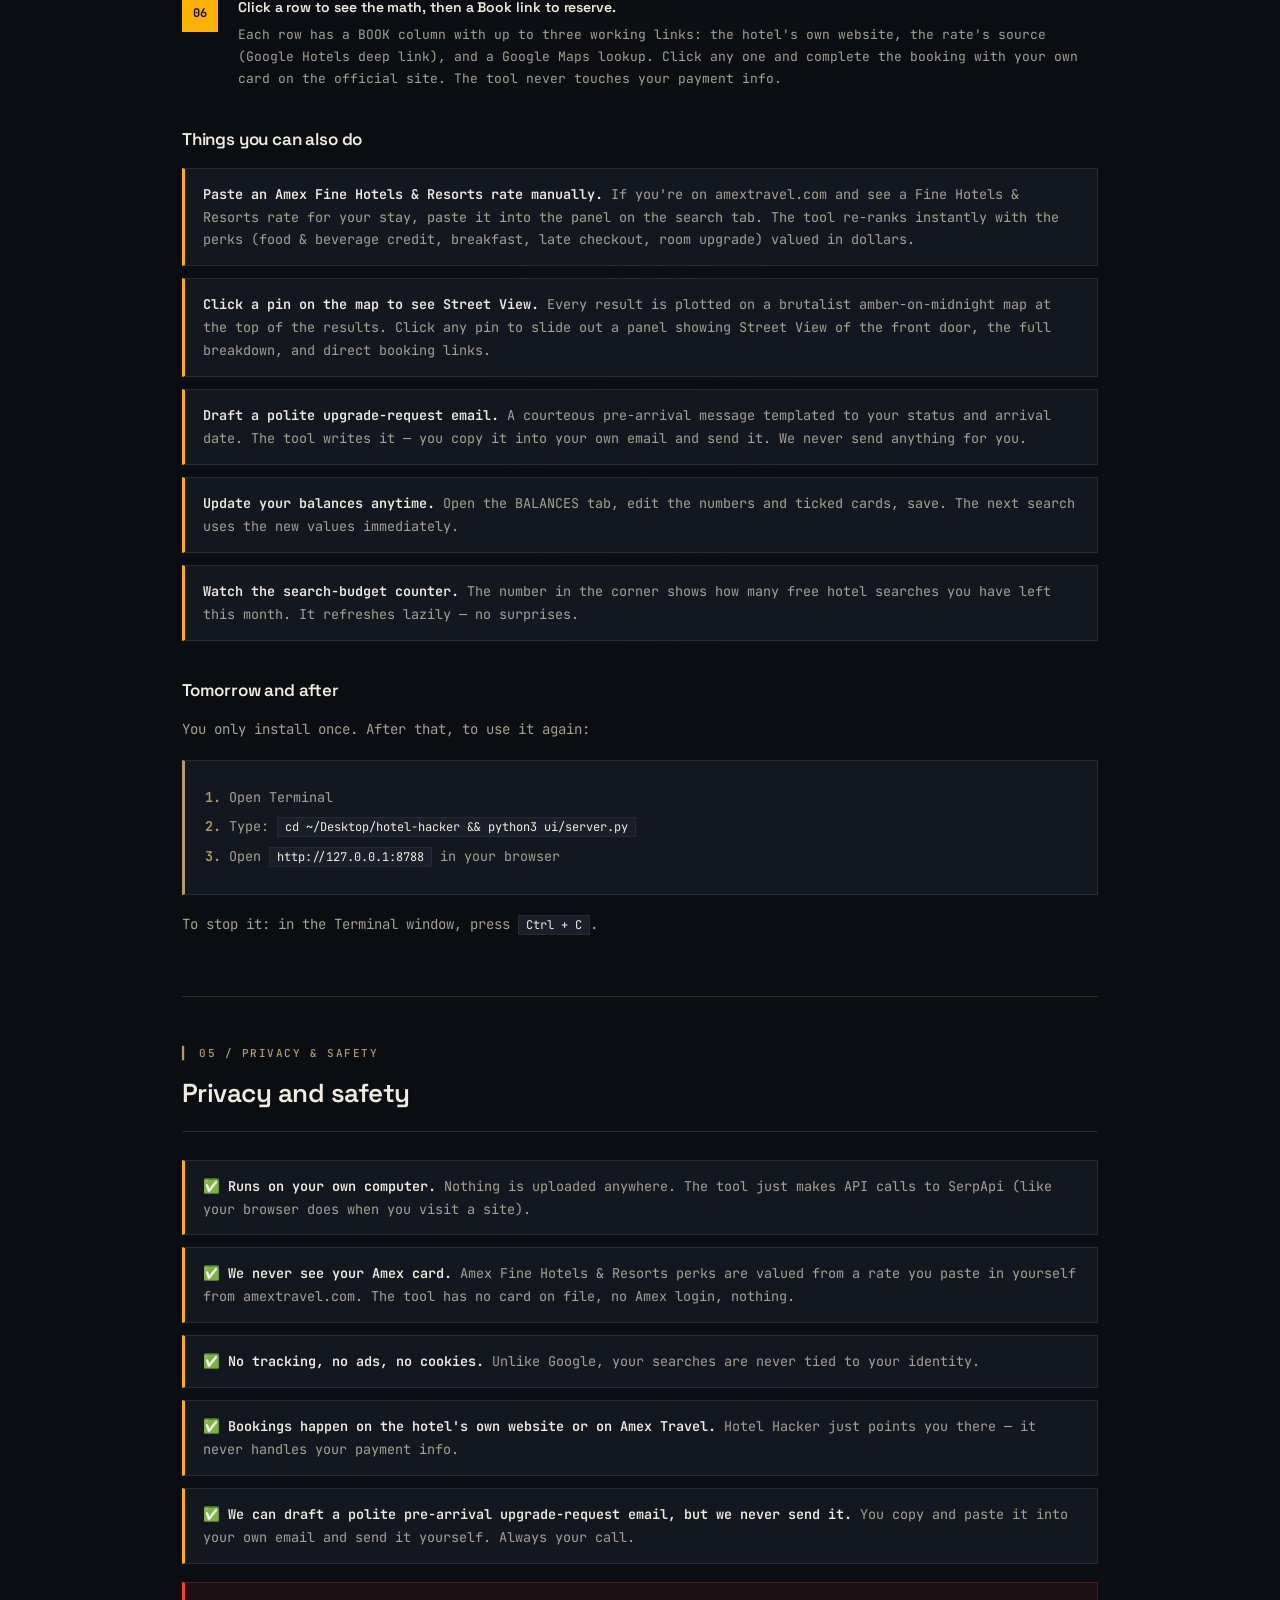
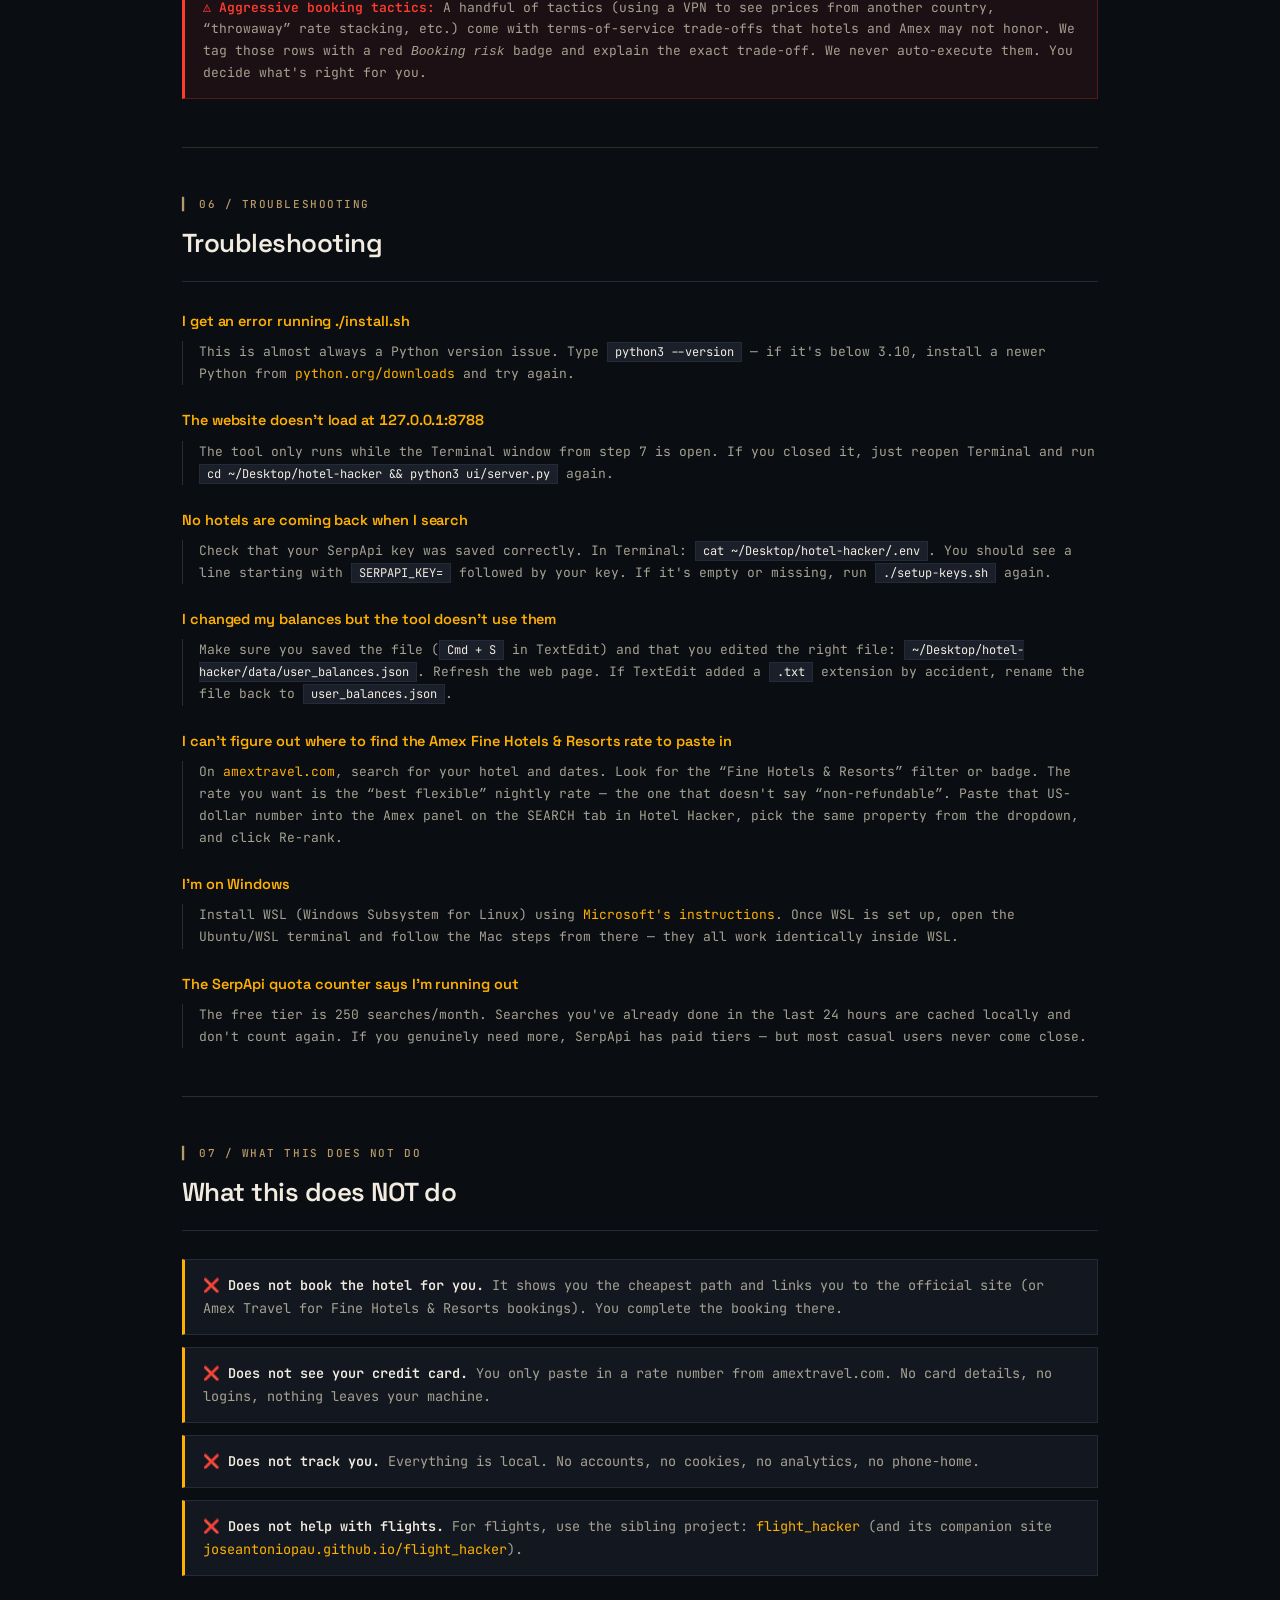
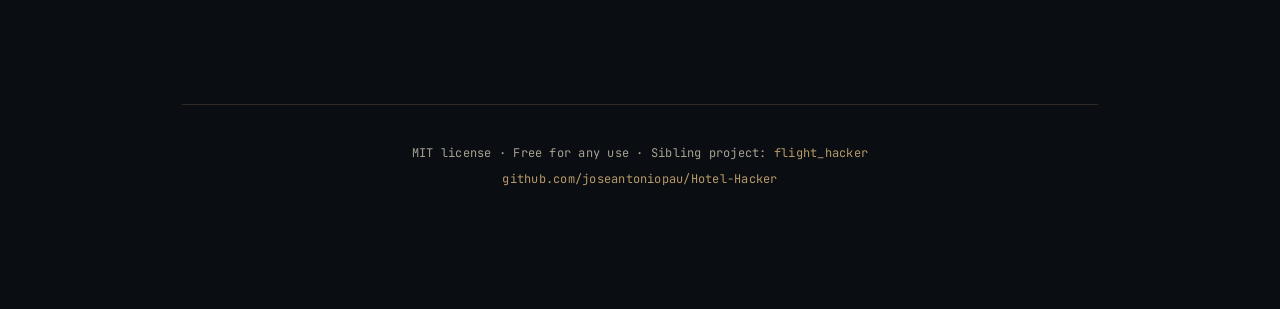
==== commit 546b46ec: "Optional Google Maps key — removes the dev-mode watermark Without a Google Maps API key, the JS Maps" ====
--- a/docs/index.html
+++ b/docs/index.html
@@ -105,7 +105,8 @@
       <li>A Mac or Linux computer. (Windows users: see the bottom of this page &mdash; we'll walk you through WSL.)</li>
       <li>About 10 minutes.</li>
       <li><strong>A FREE SerpApi account</strong> at <a href="https://serpapi.com/" target="_blank" rel="noopener">serpapi.com</a>. The free tier covers casual use; no paid plan required. (SerpApi is the service that lets the tool see hotel prices.)</li>
-      <li>(Optional) An Amex Platinum, Centurion, or Business Platinum card &mdash; only if you want to compare Fine Hotels &amp; Resorts perks.</li>
+      <li>(Optional) A free <strong>Google Maps API key</strong> &mdash; without it, the map at the top of the results page shows a faded &ldquo;For development purposes only&rdquo; banner from Google. The map still works, just looks unfinished. Getting one takes about three minutes at <a href="https://console.cloud.google.com/google/maps-apis/start" target="_blank" rel="noopener">console.cloud.google.com</a>: create a project, enable the Maps JavaScript / Maps Embed / Street View Static APIs, generate a key. Google's free tier covers around 28,000 map loads per month &mdash; far more than you'll use locally. Paste it into <code>setup-keys.sh</code> when it asks.</li>
+      <li>(Optional) An Amex Platinum, Centurion, or Business Platinum card &mdash; only if you want to compare Amex Fine Hotels &amp; Resorts perks.</li>
     </ul>
   </div>
 
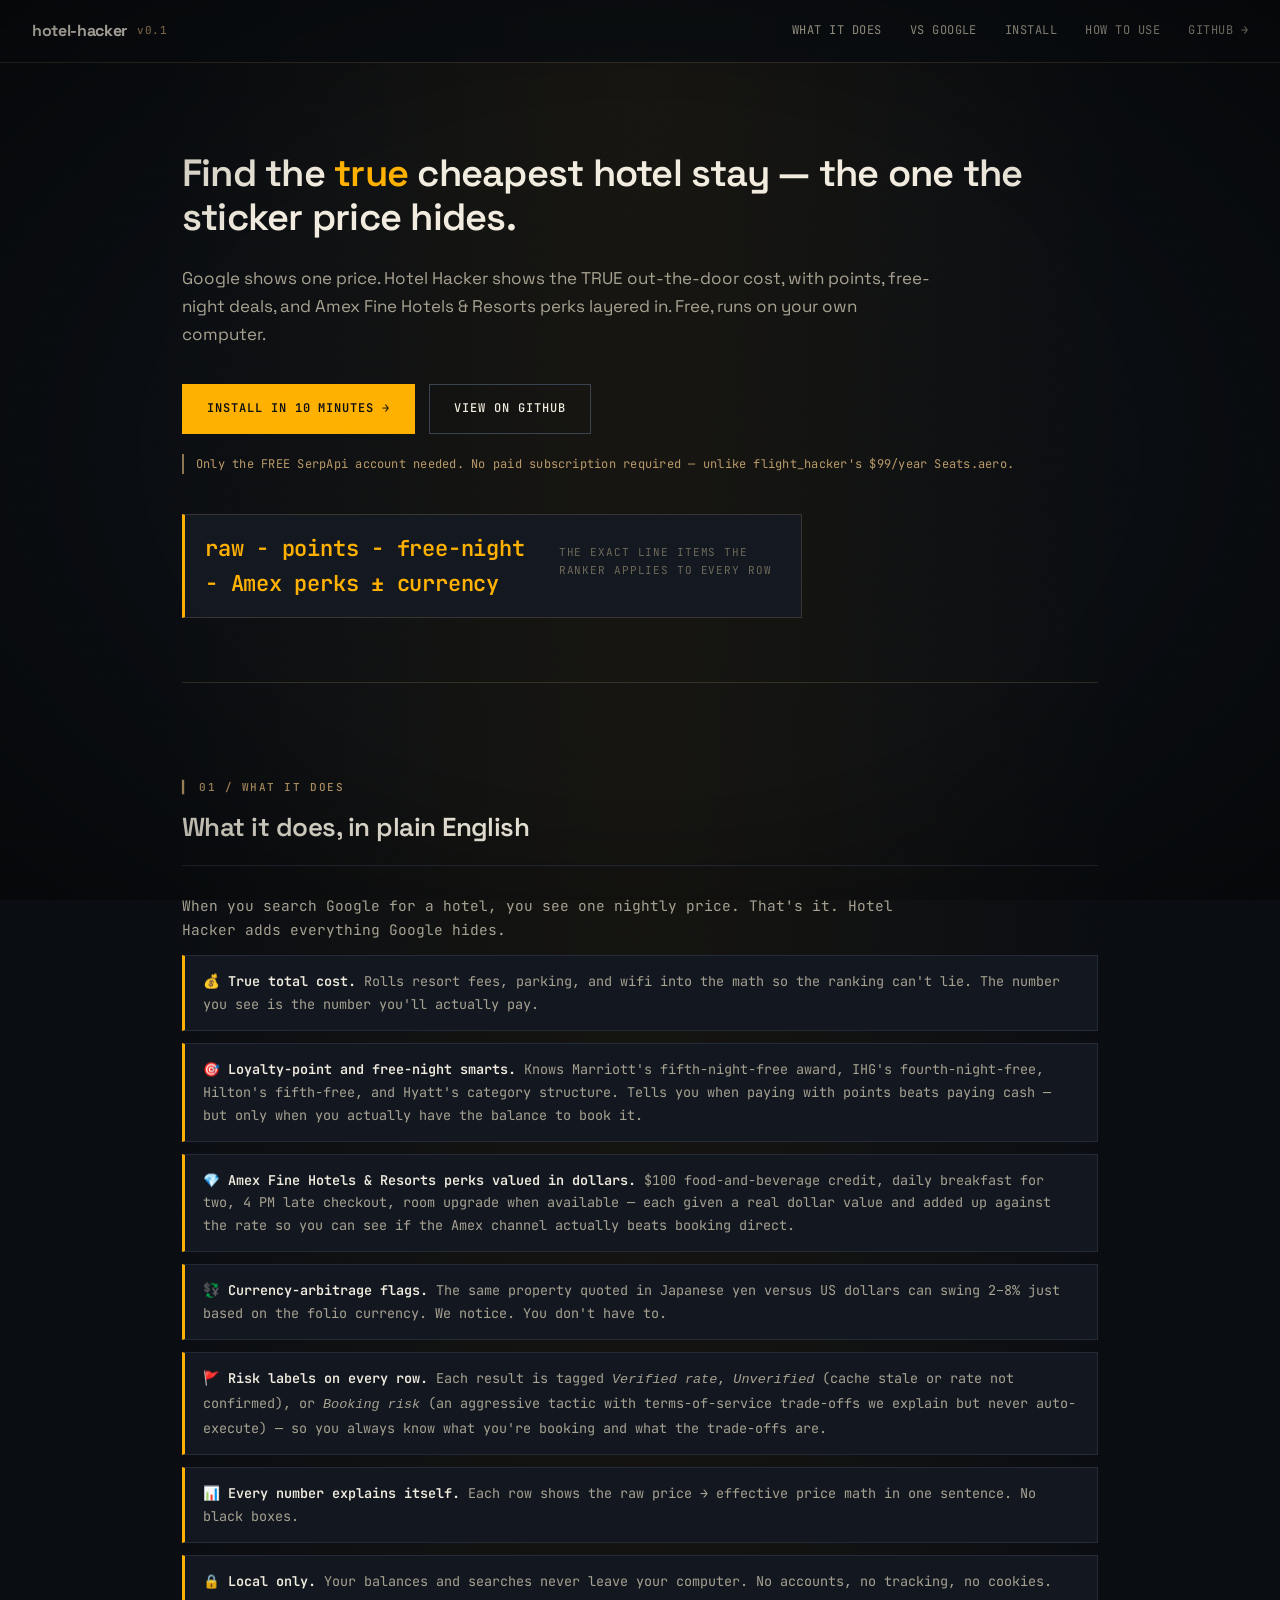
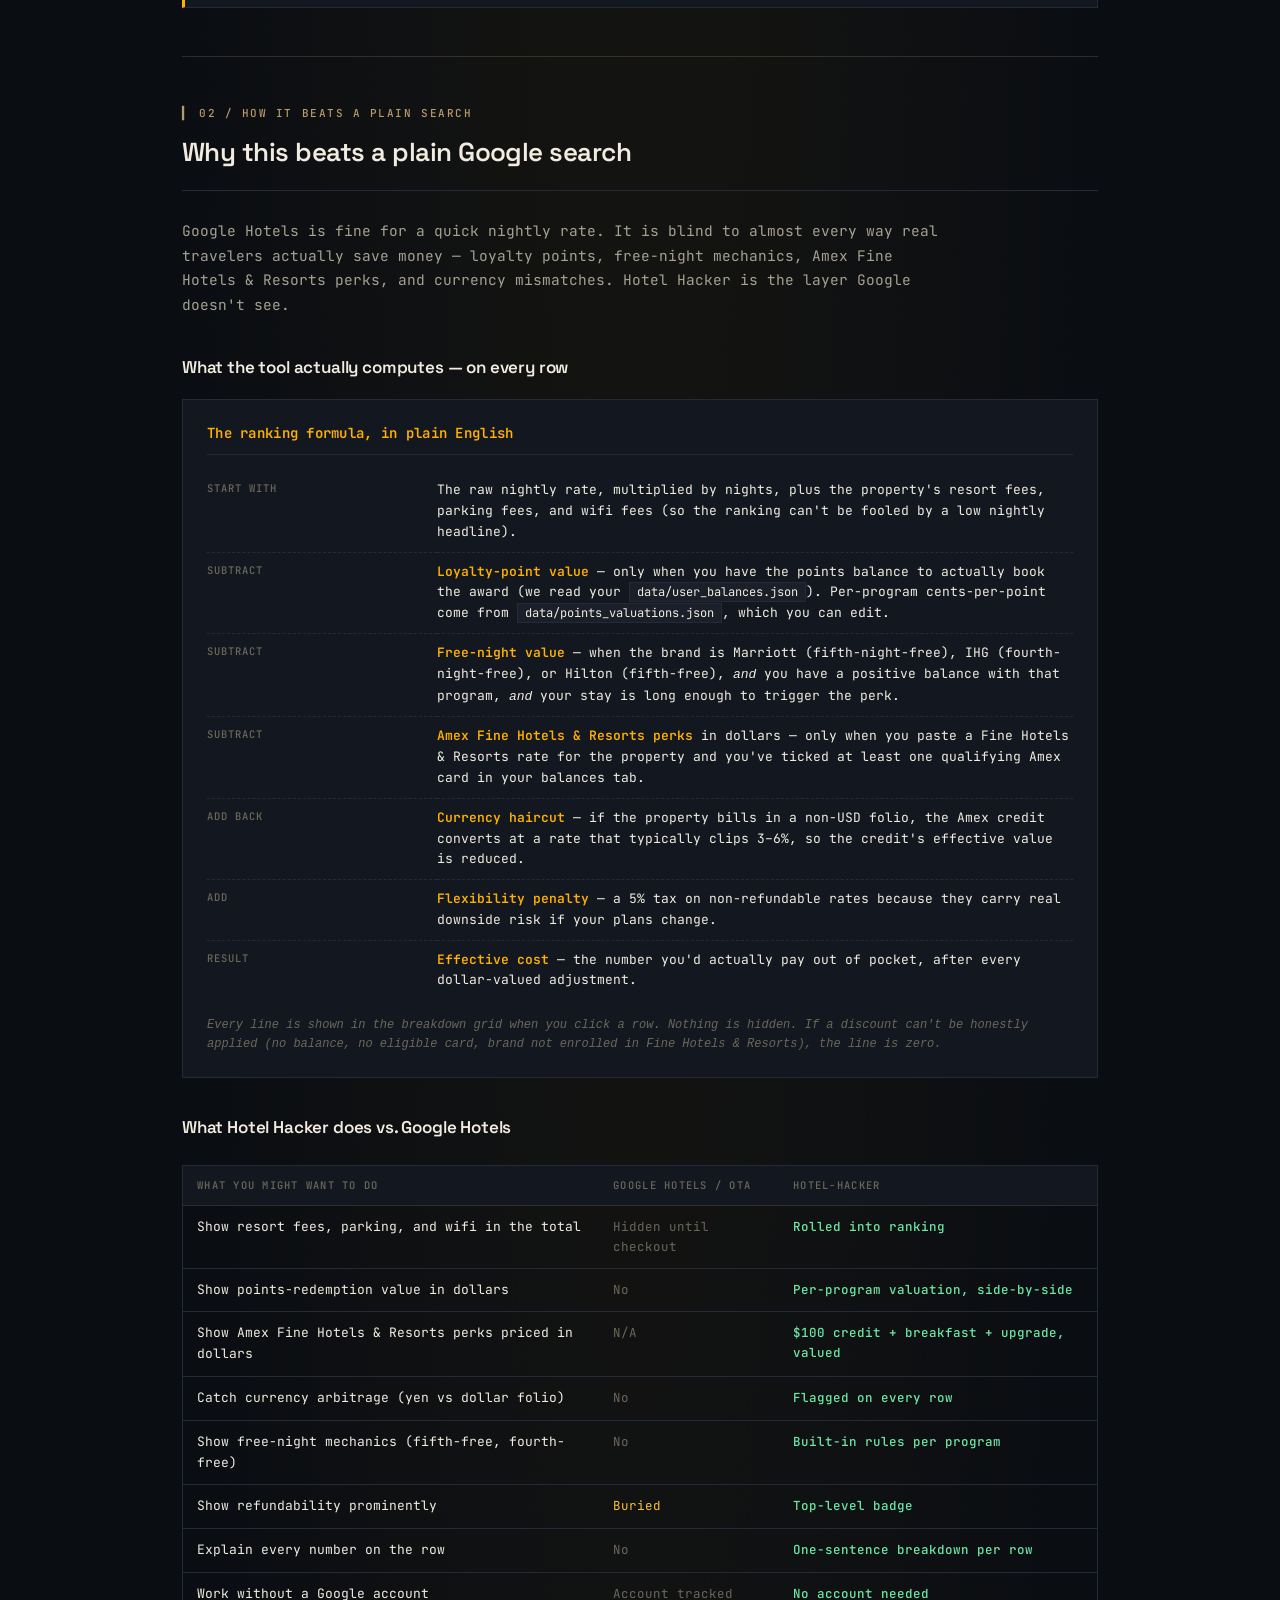
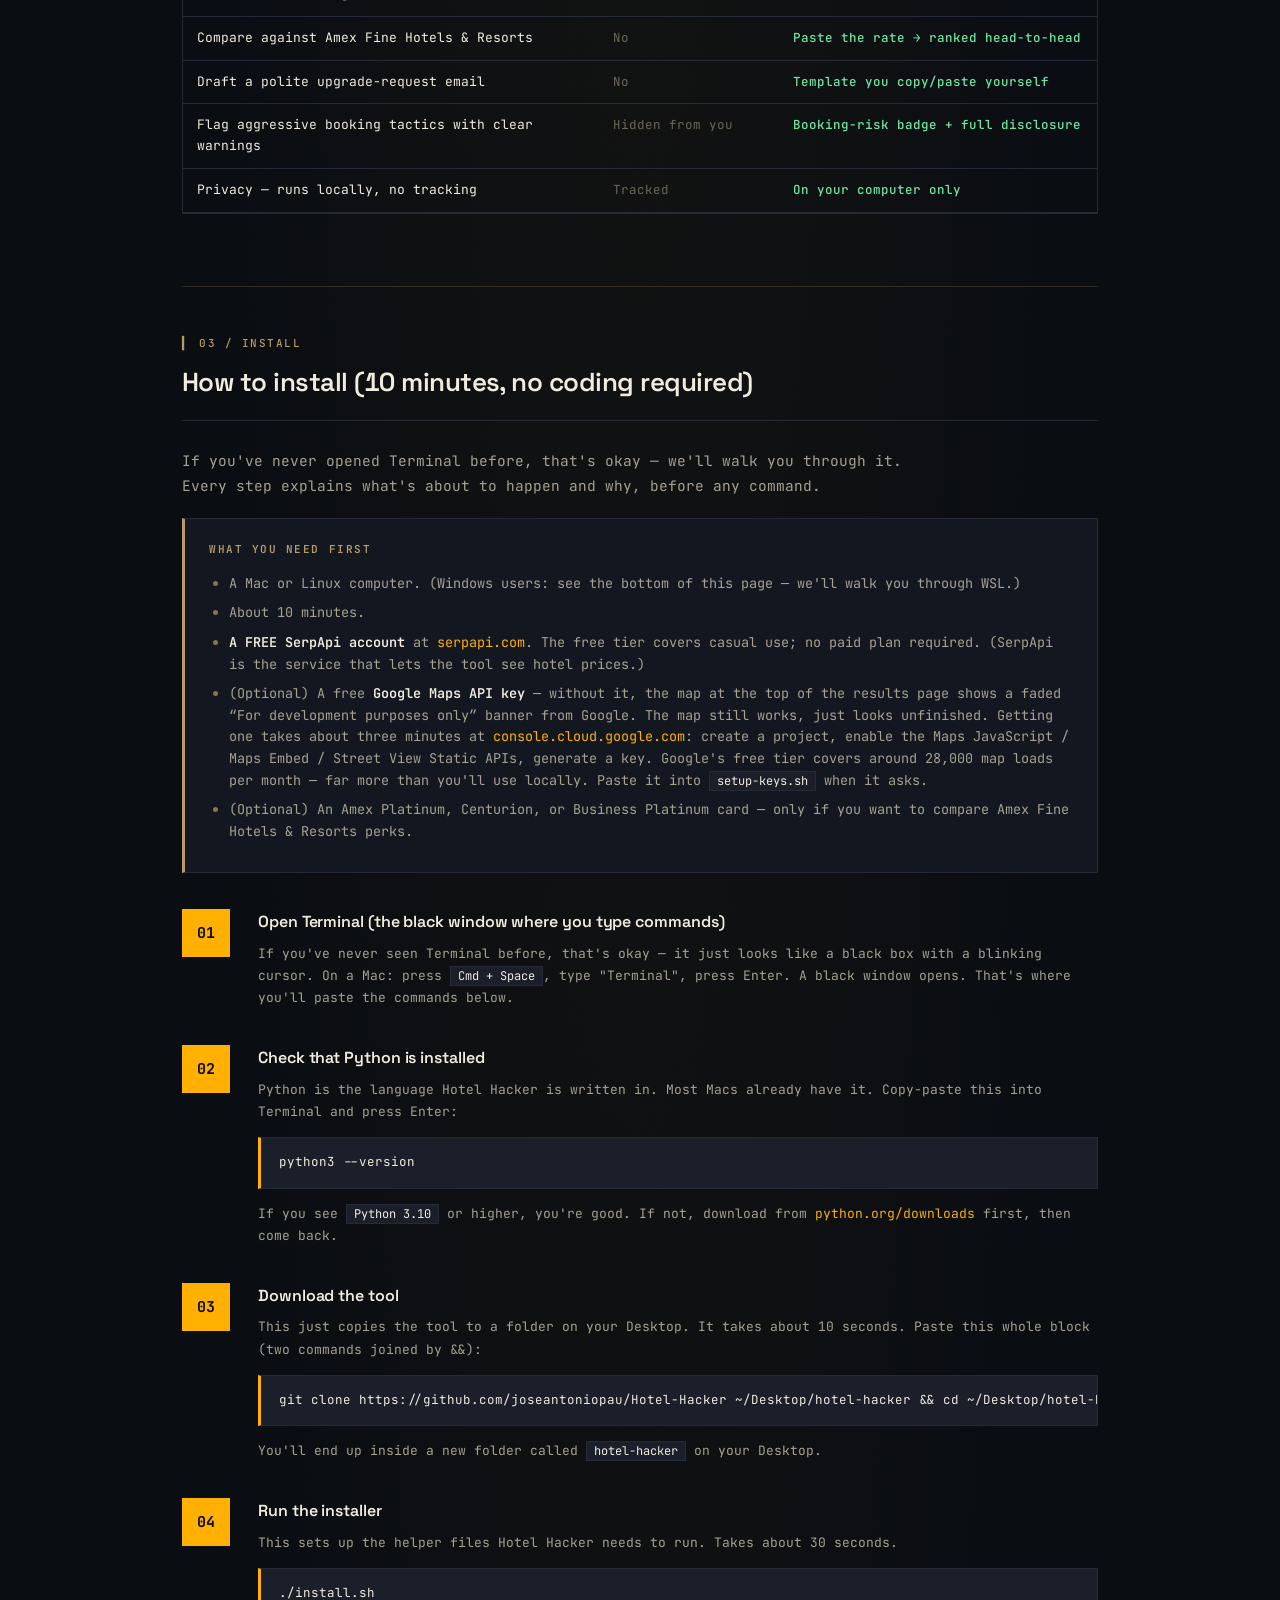
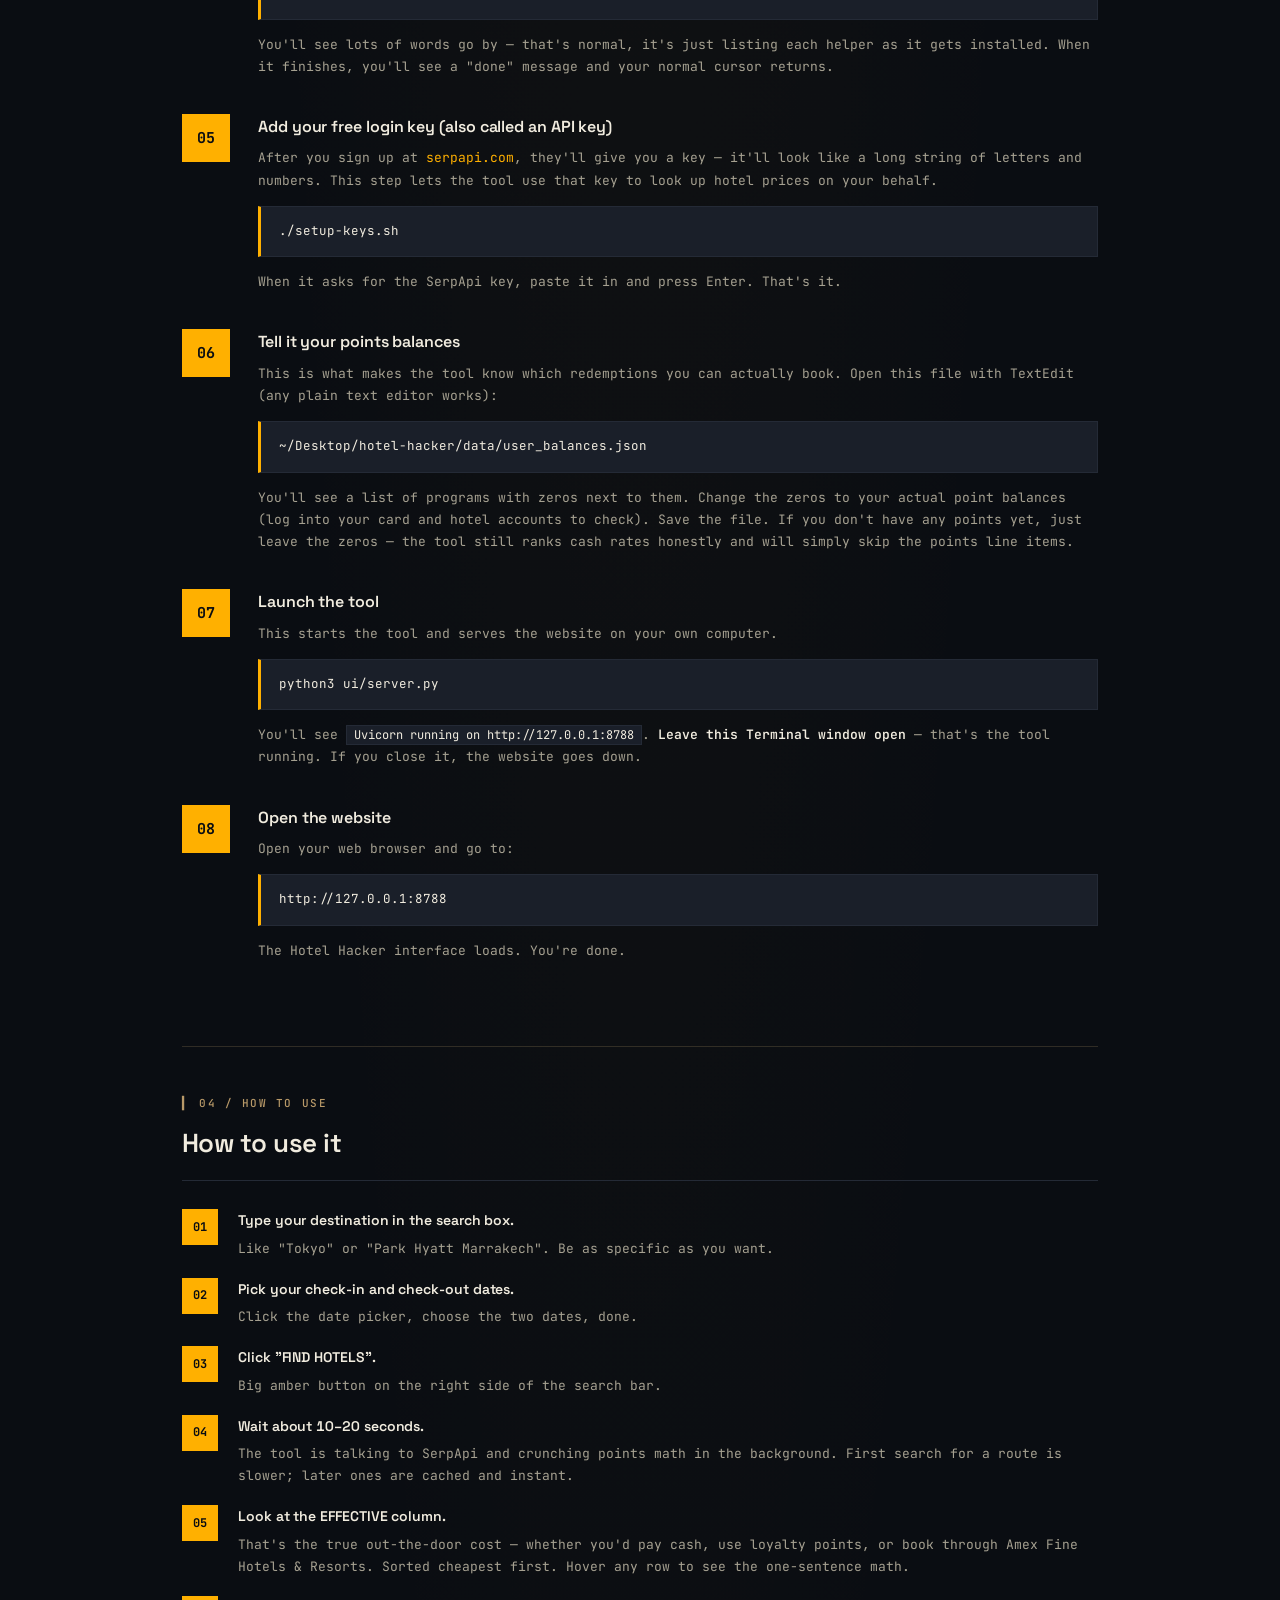
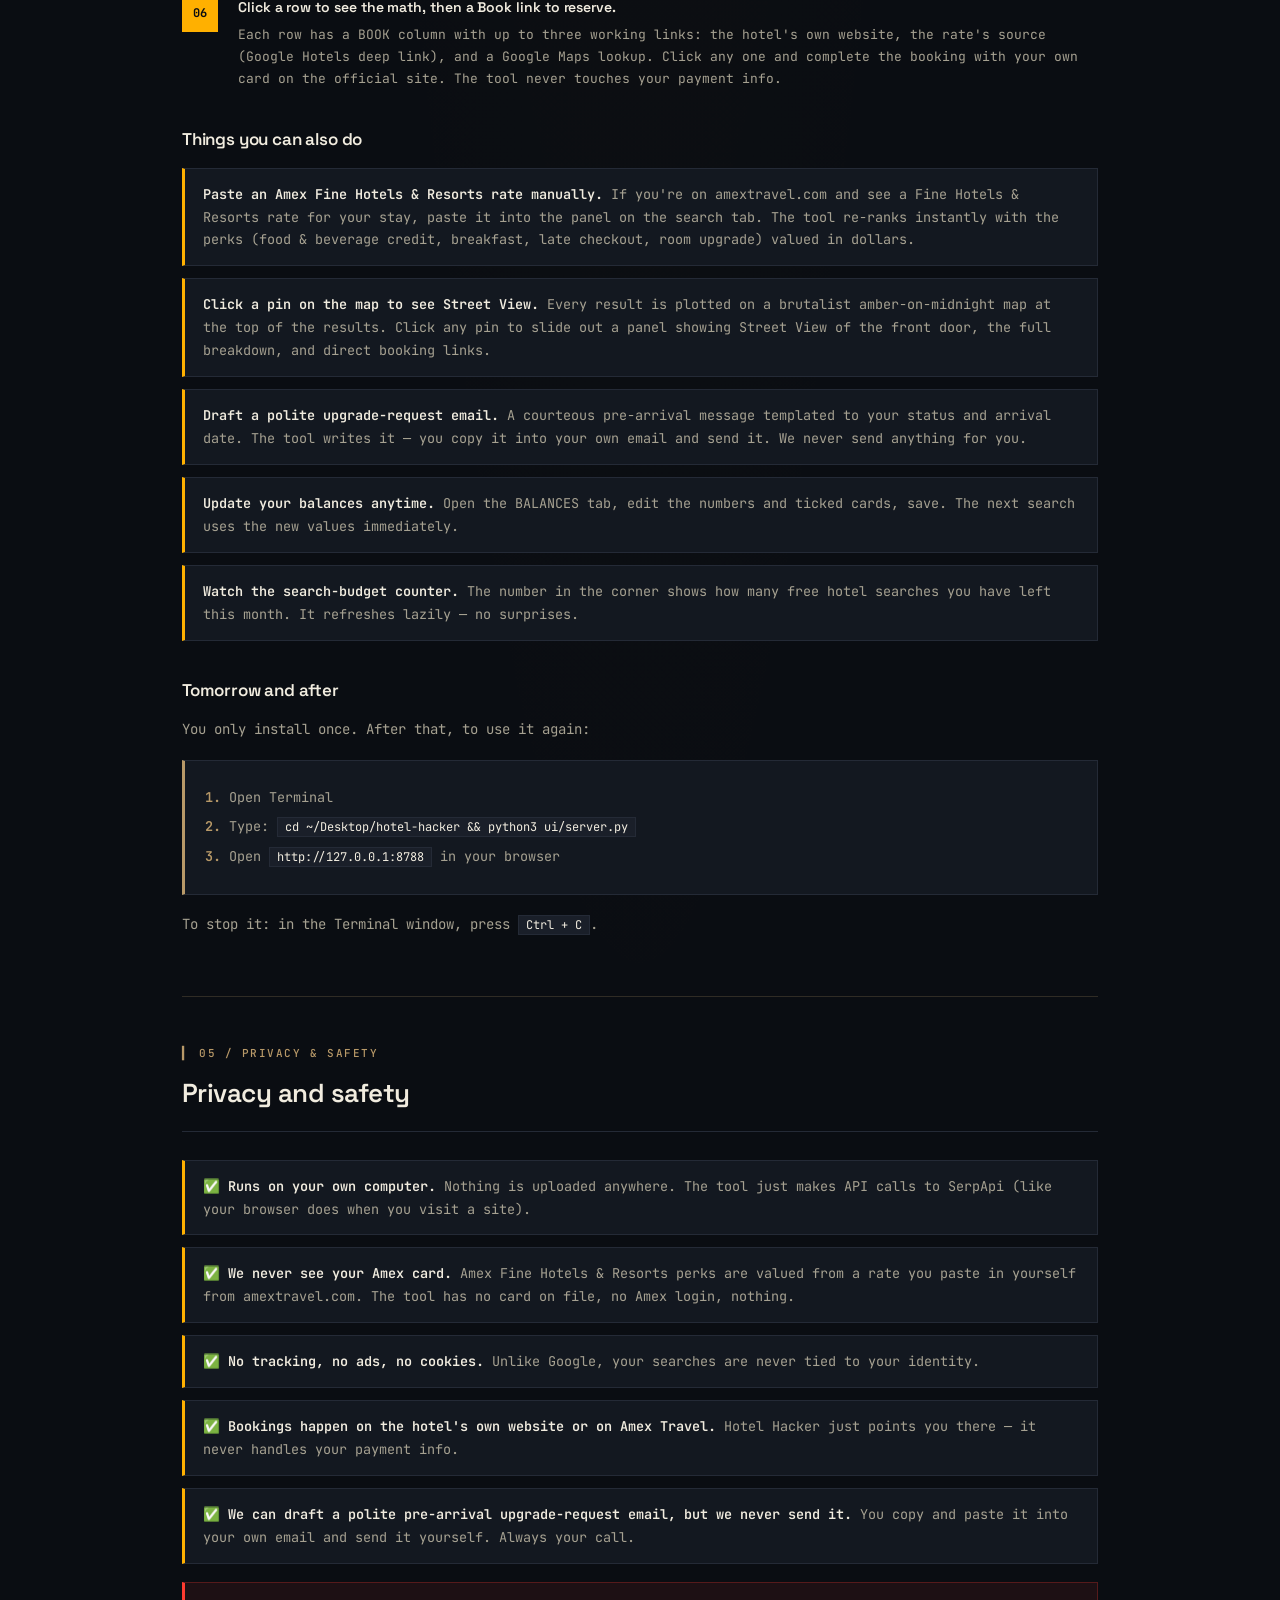
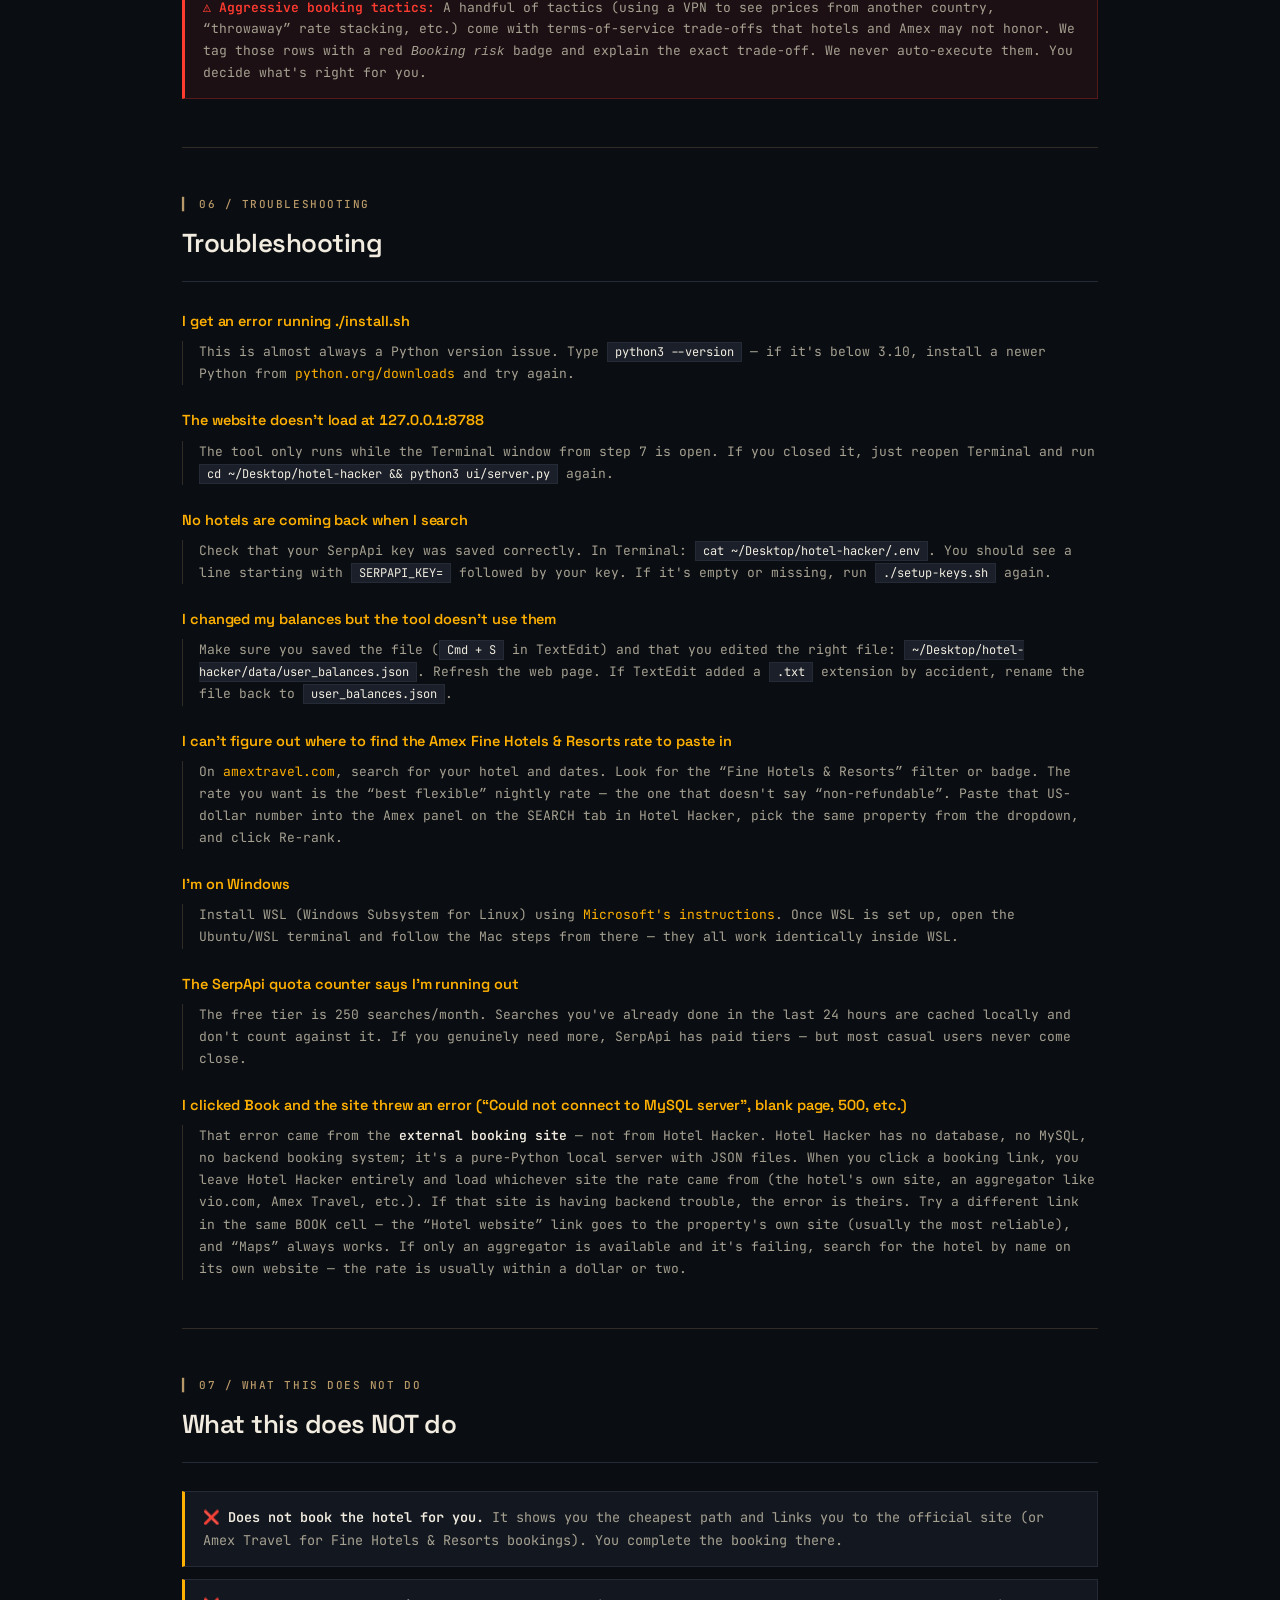
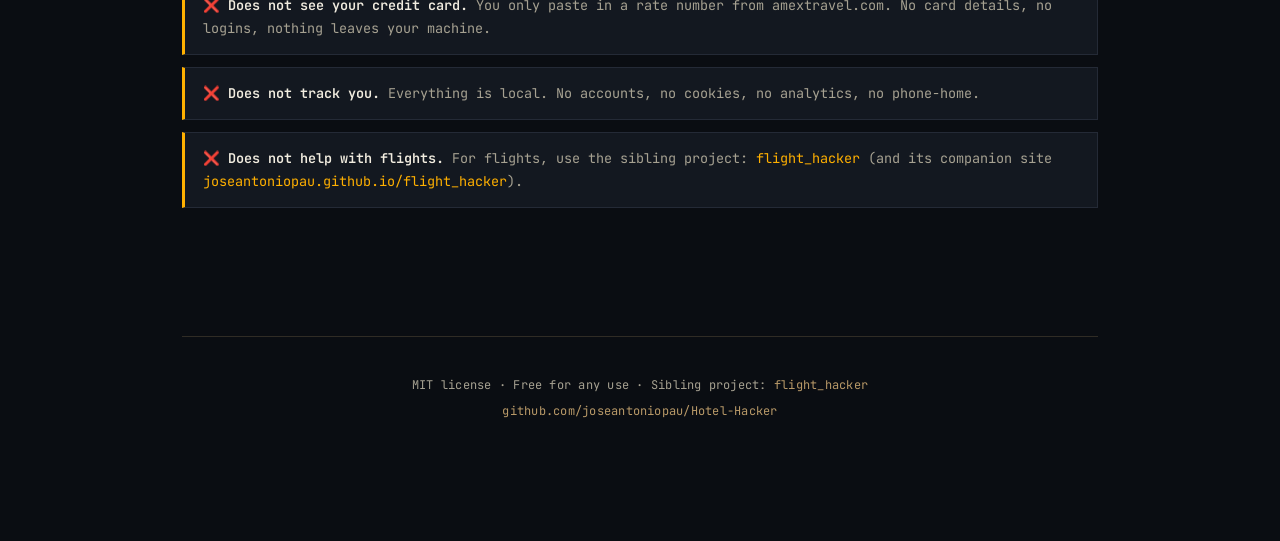
==== commit 746dc12a: "Booking links: prioritize hotel's own site over rate aggregators Background: a user reported clickin" ====
--- a/docs/index.html
+++ b/docs/index.html
@@ -251,7 +251,10 @@
     <dd>Install WSL (Windows Subsystem for Linux) using <a href="https://learn.microsoft.com/en-us/windows/wsl/install" target="_blank" rel="noopener">Microsoft's instructions</a>. Once WSL is set up, open the Ubuntu/WSL terminal and follow the Mac steps from there &mdash; they all work identically inside WSL.</dd>
 
     <dt>The SerpApi quota counter says I'm running out</dt>
-    <dd>The free tier is 250 searches/month. Searches you've already done in the last 24 hours are cached locally and don't count again. If you genuinely need more, SerpApi has paid tiers &mdash; but most casual users never come close.</dd>
+    <dd>The free tier is 250 searches/month. Searches you've already done in the last 24 hours are cached locally and don't count against it. If you genuinely need more, SerpApi has paid tiers &mdash; but most casual users never come close.</dd>
+
+    <dt>I clicked Book and the site threw an error (&ldquo;Could not connect to MySQL server&rdquo;, blank page, 500, etc.)</dt>
+    <dd>That error came from the <strong>external booking site</strong> &mdash; not from Hotel Hacker. Hotel Hacker has no database, no MySQL, no backend booking system; it's a pure-Python local server with JSON files. When you click a booking link, you leave Hotel Hacker entirely and load whichever site the rate came from (the hotel's own site, an aggregator like vio.com, Amex Travel, etc.). If that site is having backend trouble, the error is theirs. Try a different link in the same BOOK cell &mdash; the &ldquo;Hotel website&rdquo; link goes to the property's own site (usually the most reliable), and &ldquo;Maps&rdquo; always works. If only an aggregator is available and it's failing, search for the hotel by name on its own website &mdash; the rate is usually within a dollar or two.</dd>
   </dl>
 </section>
 
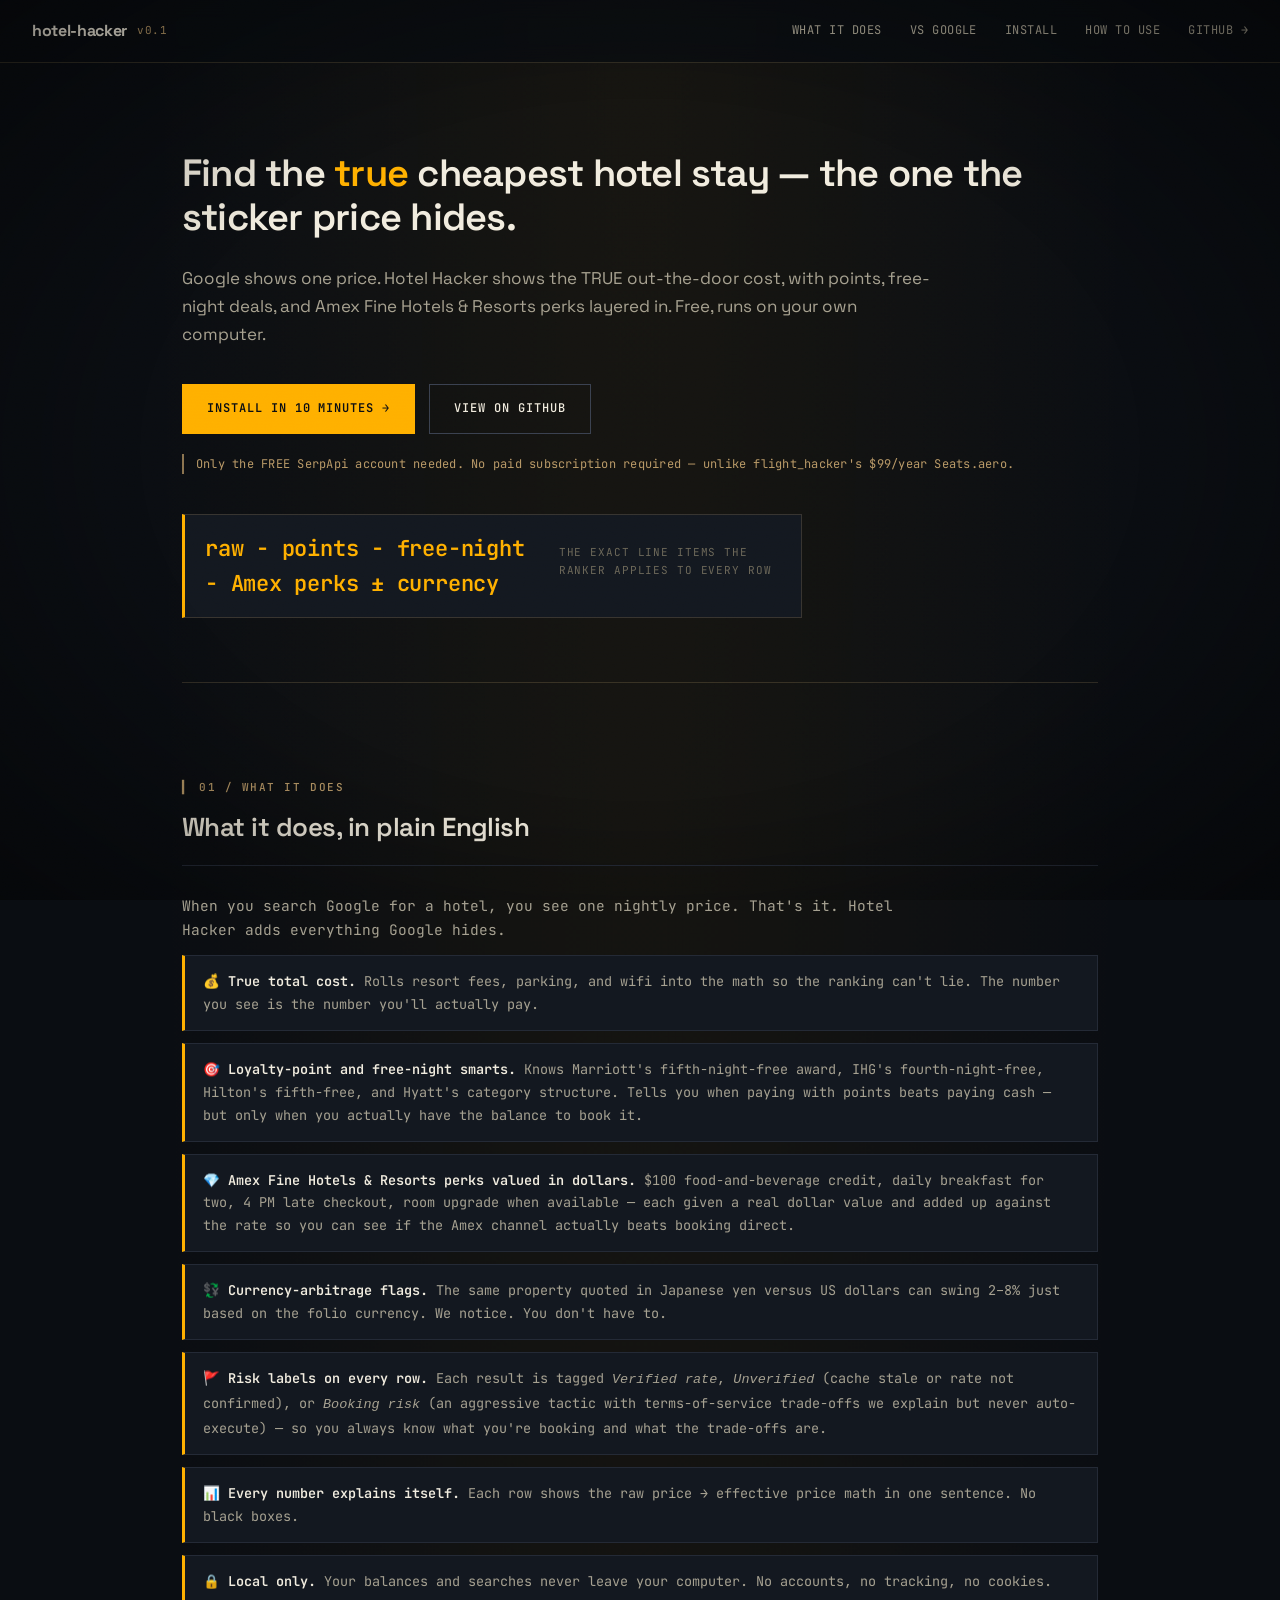
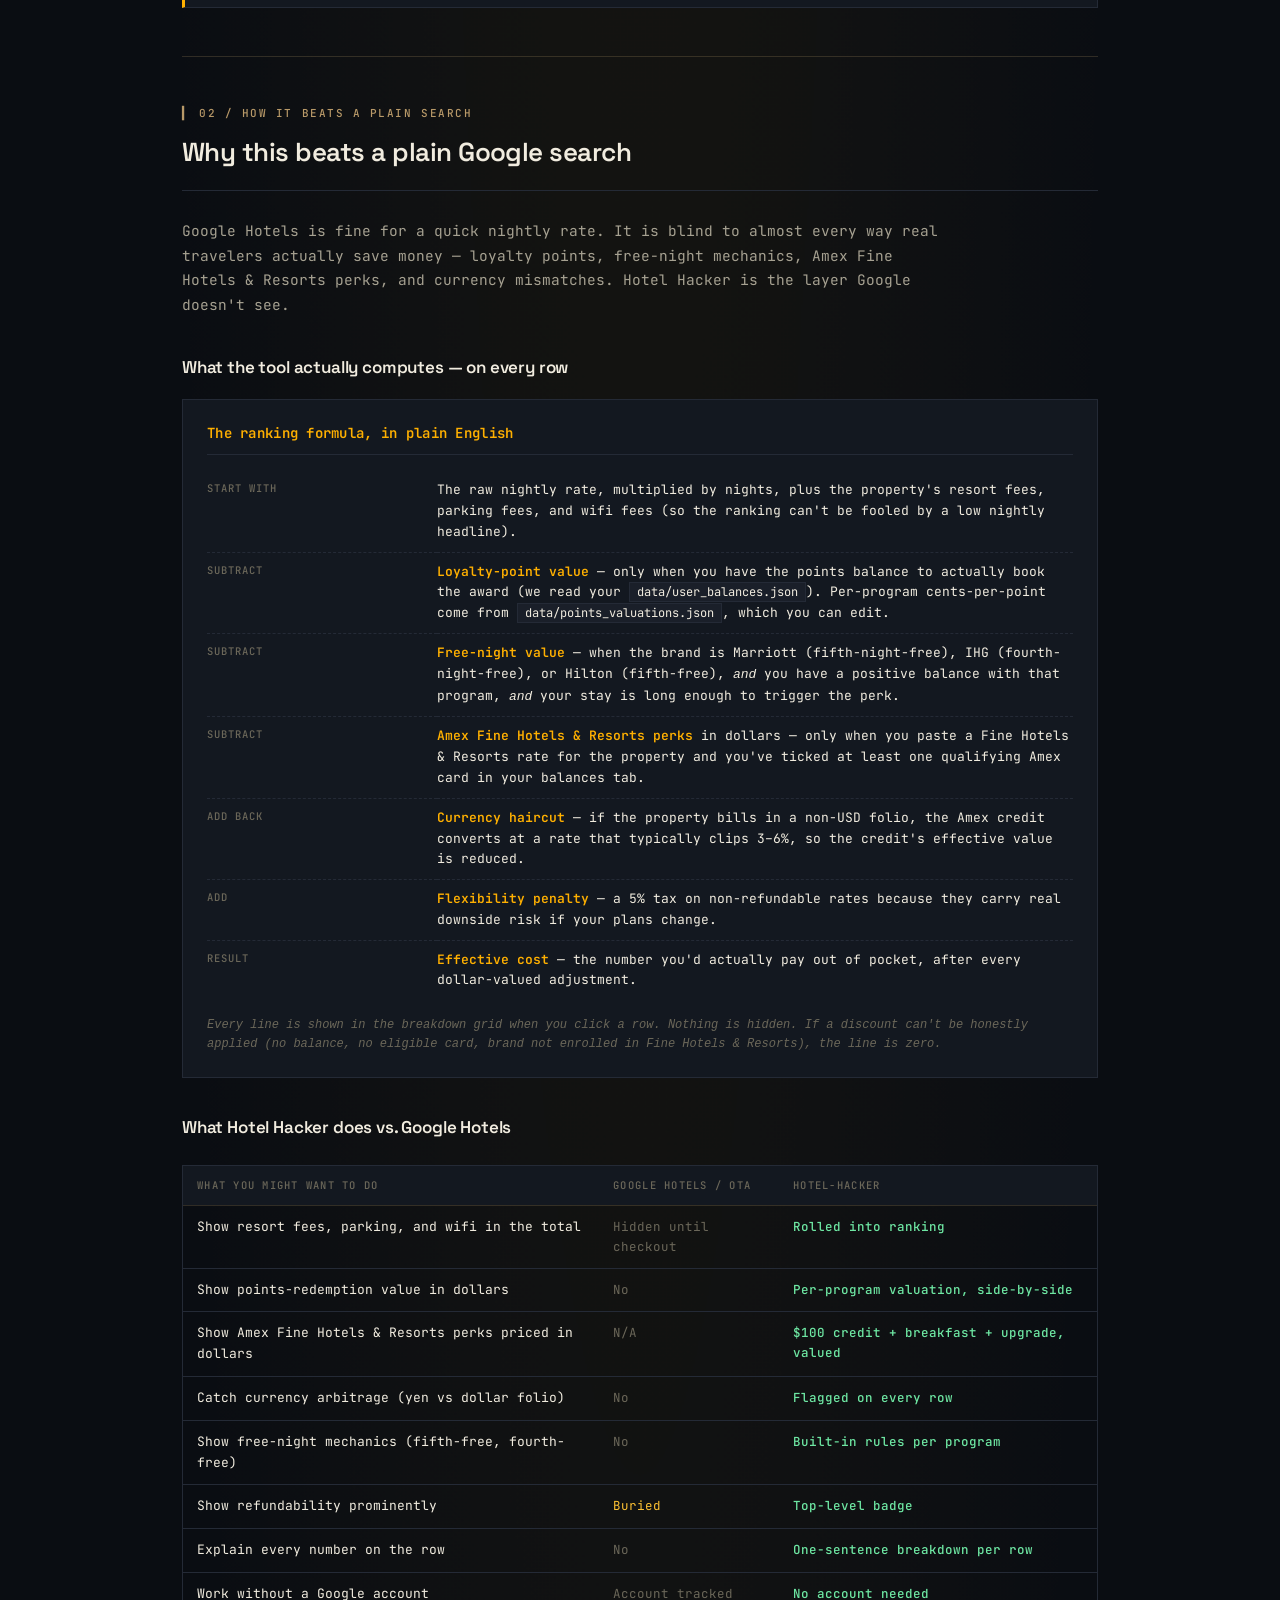
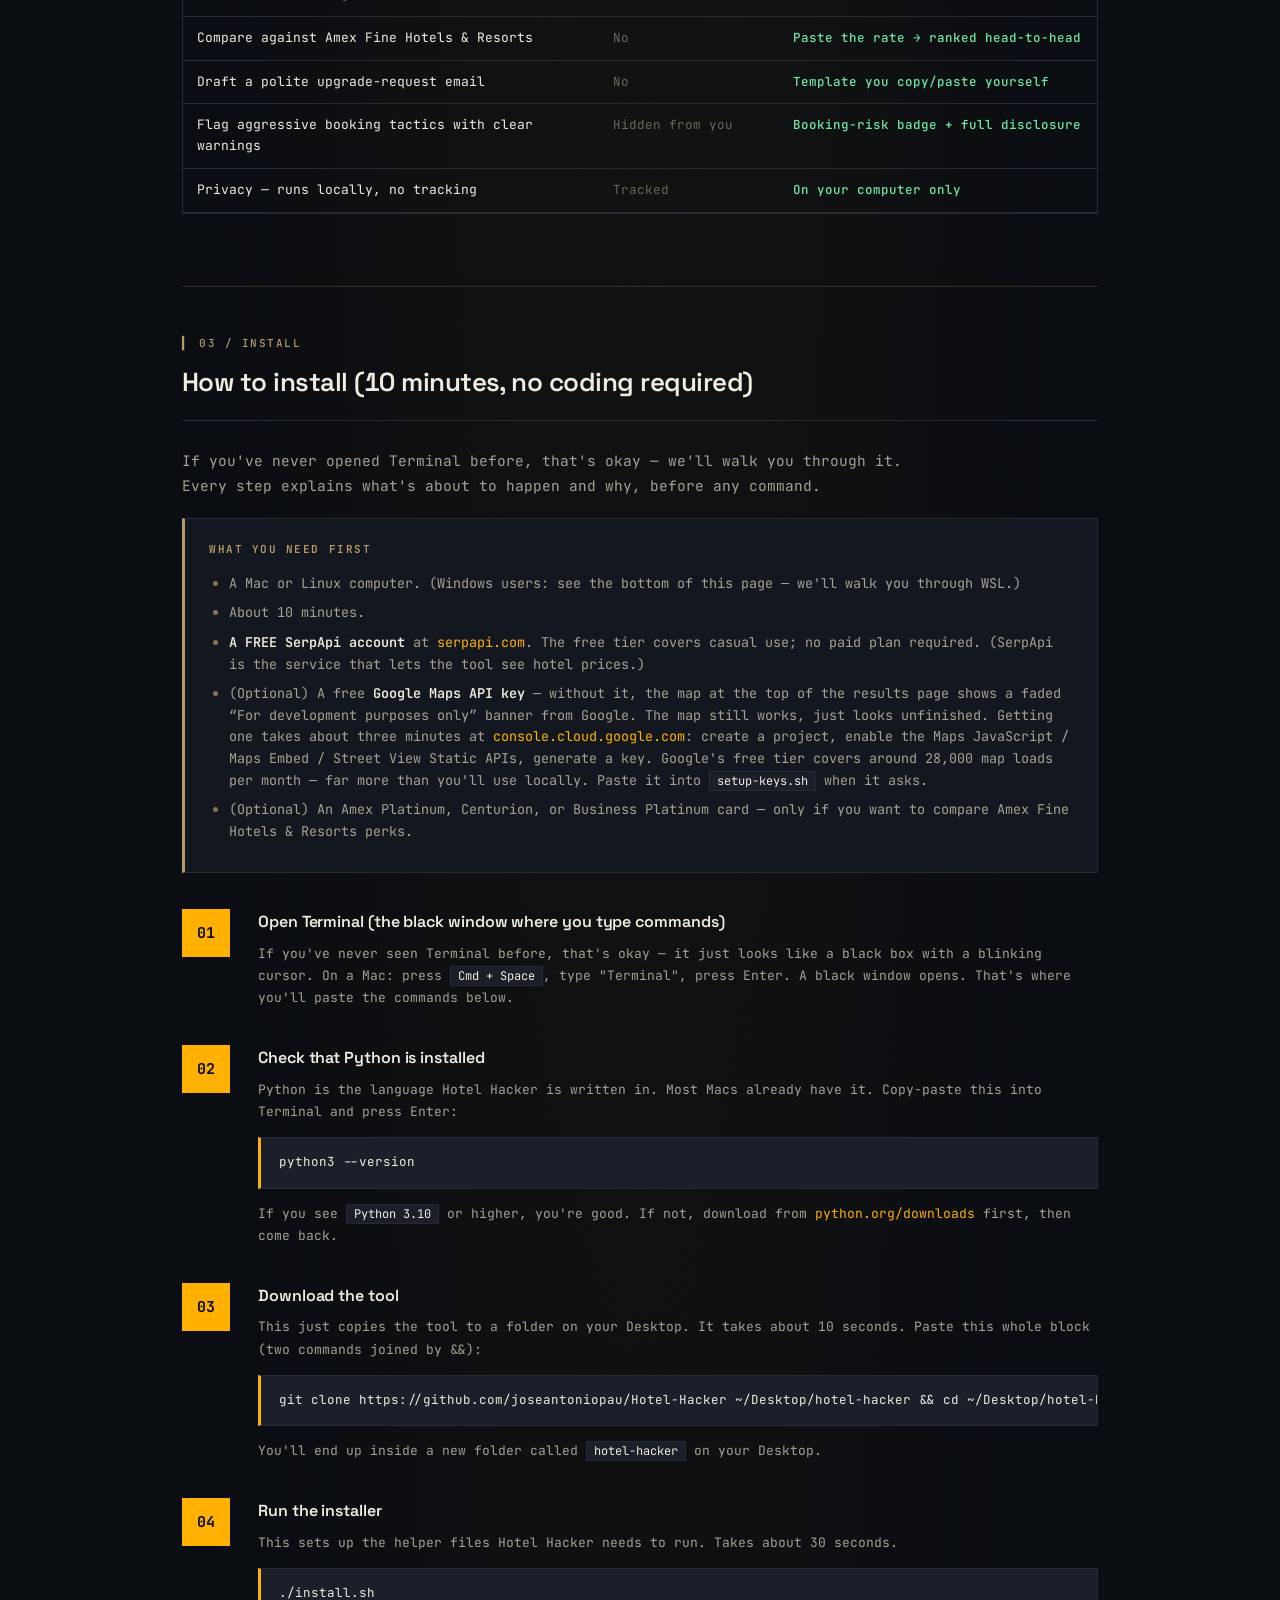
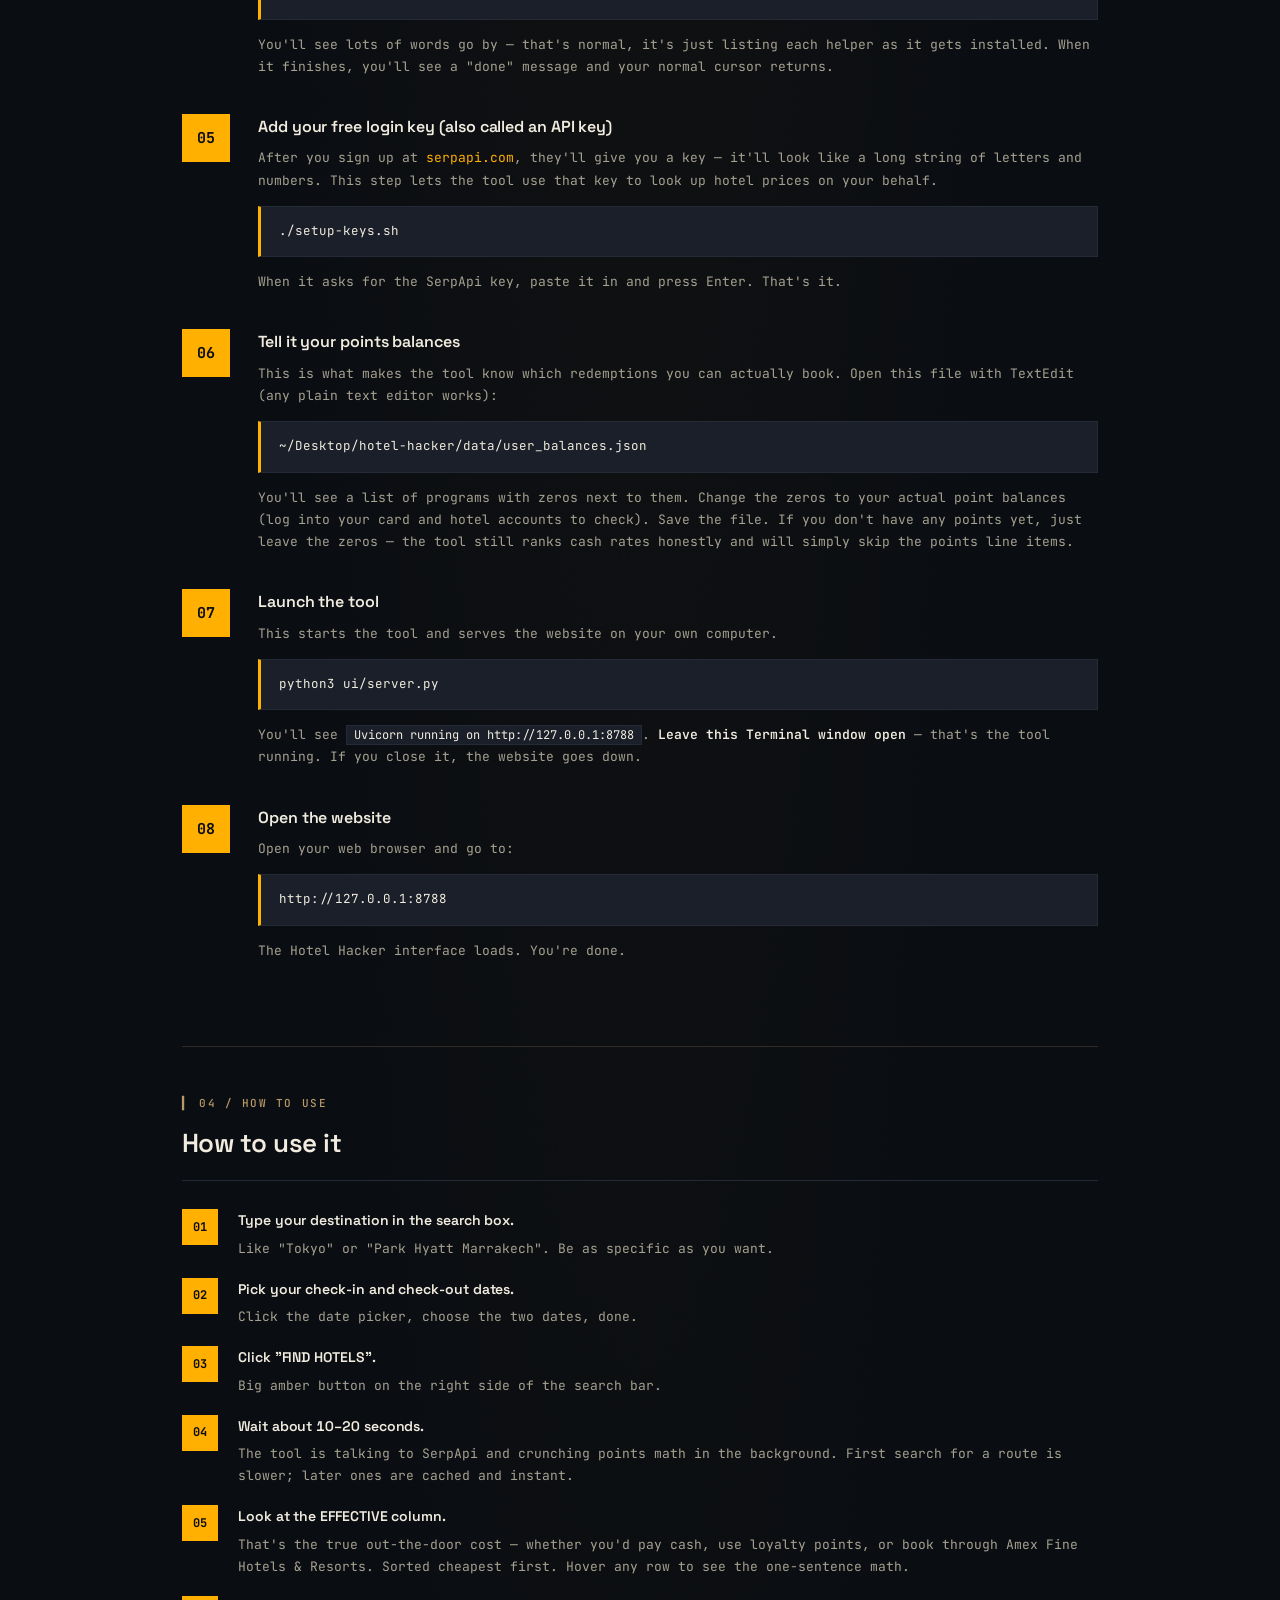
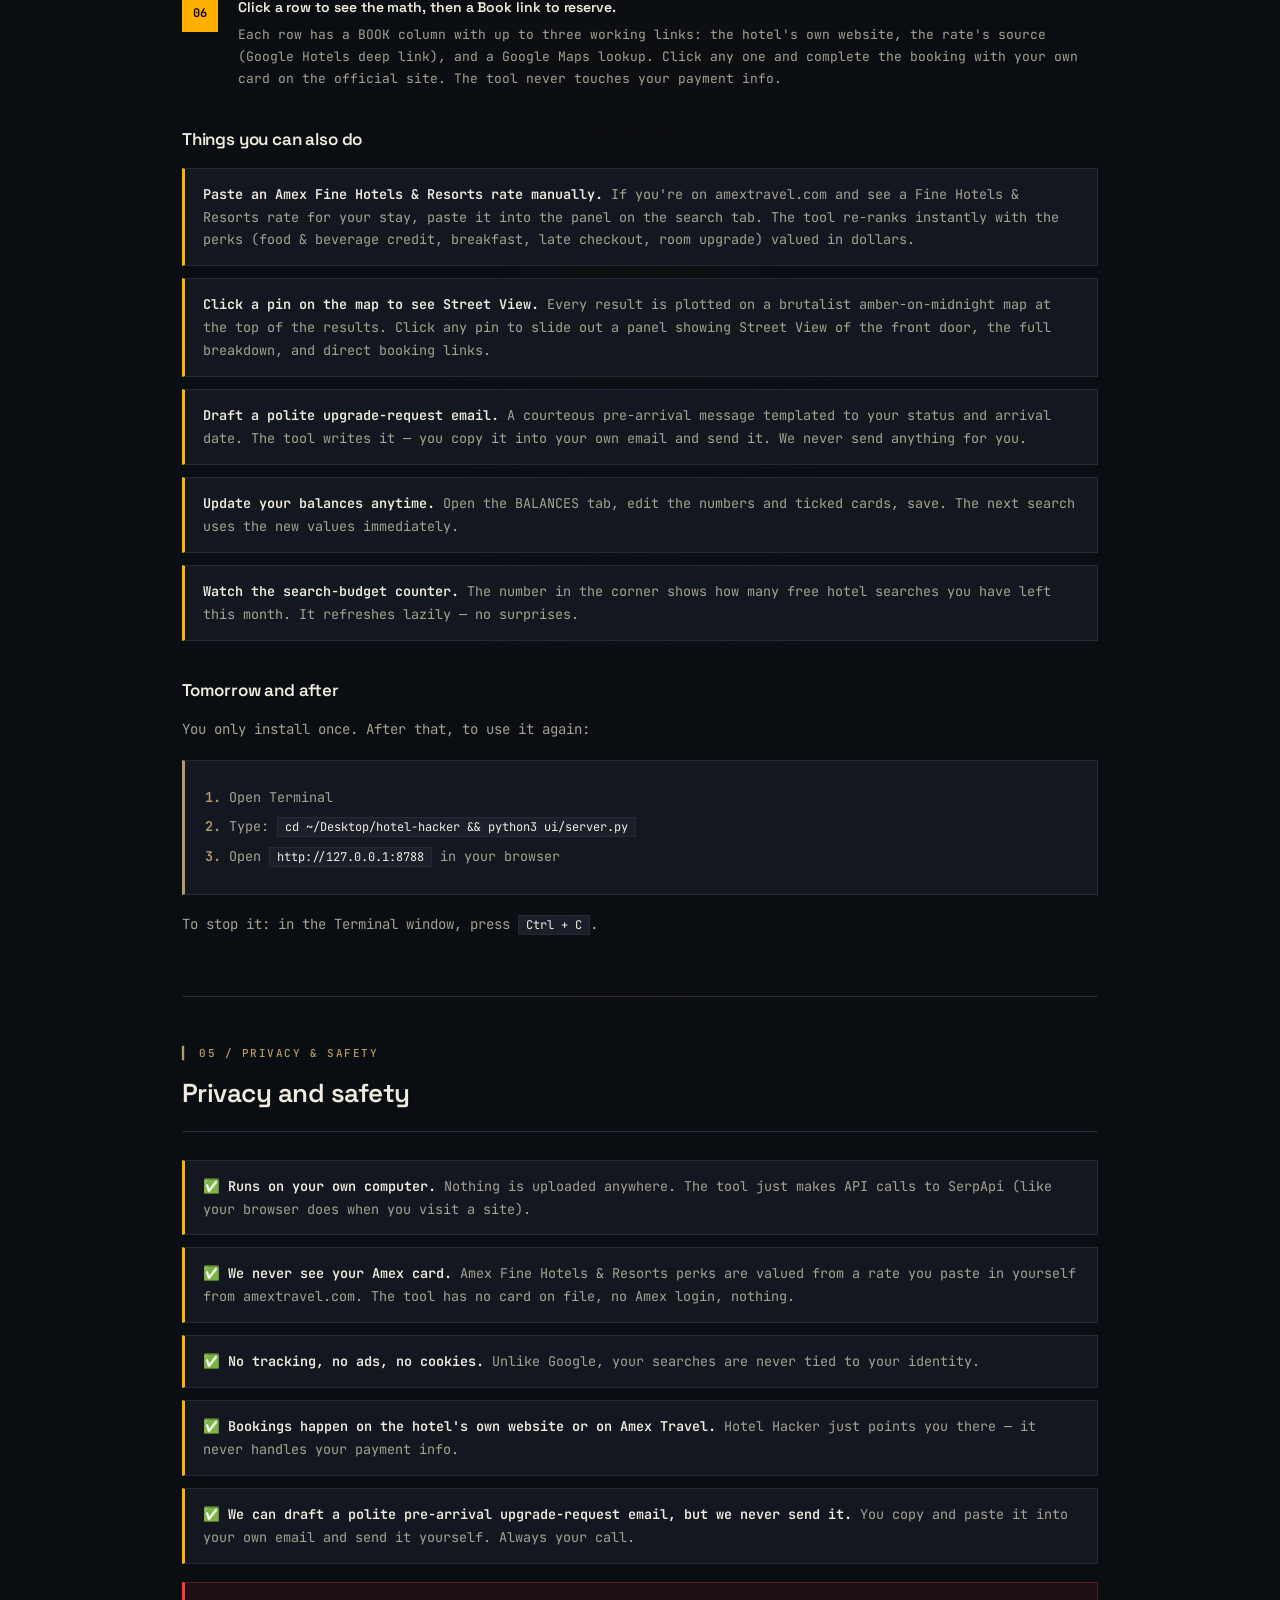
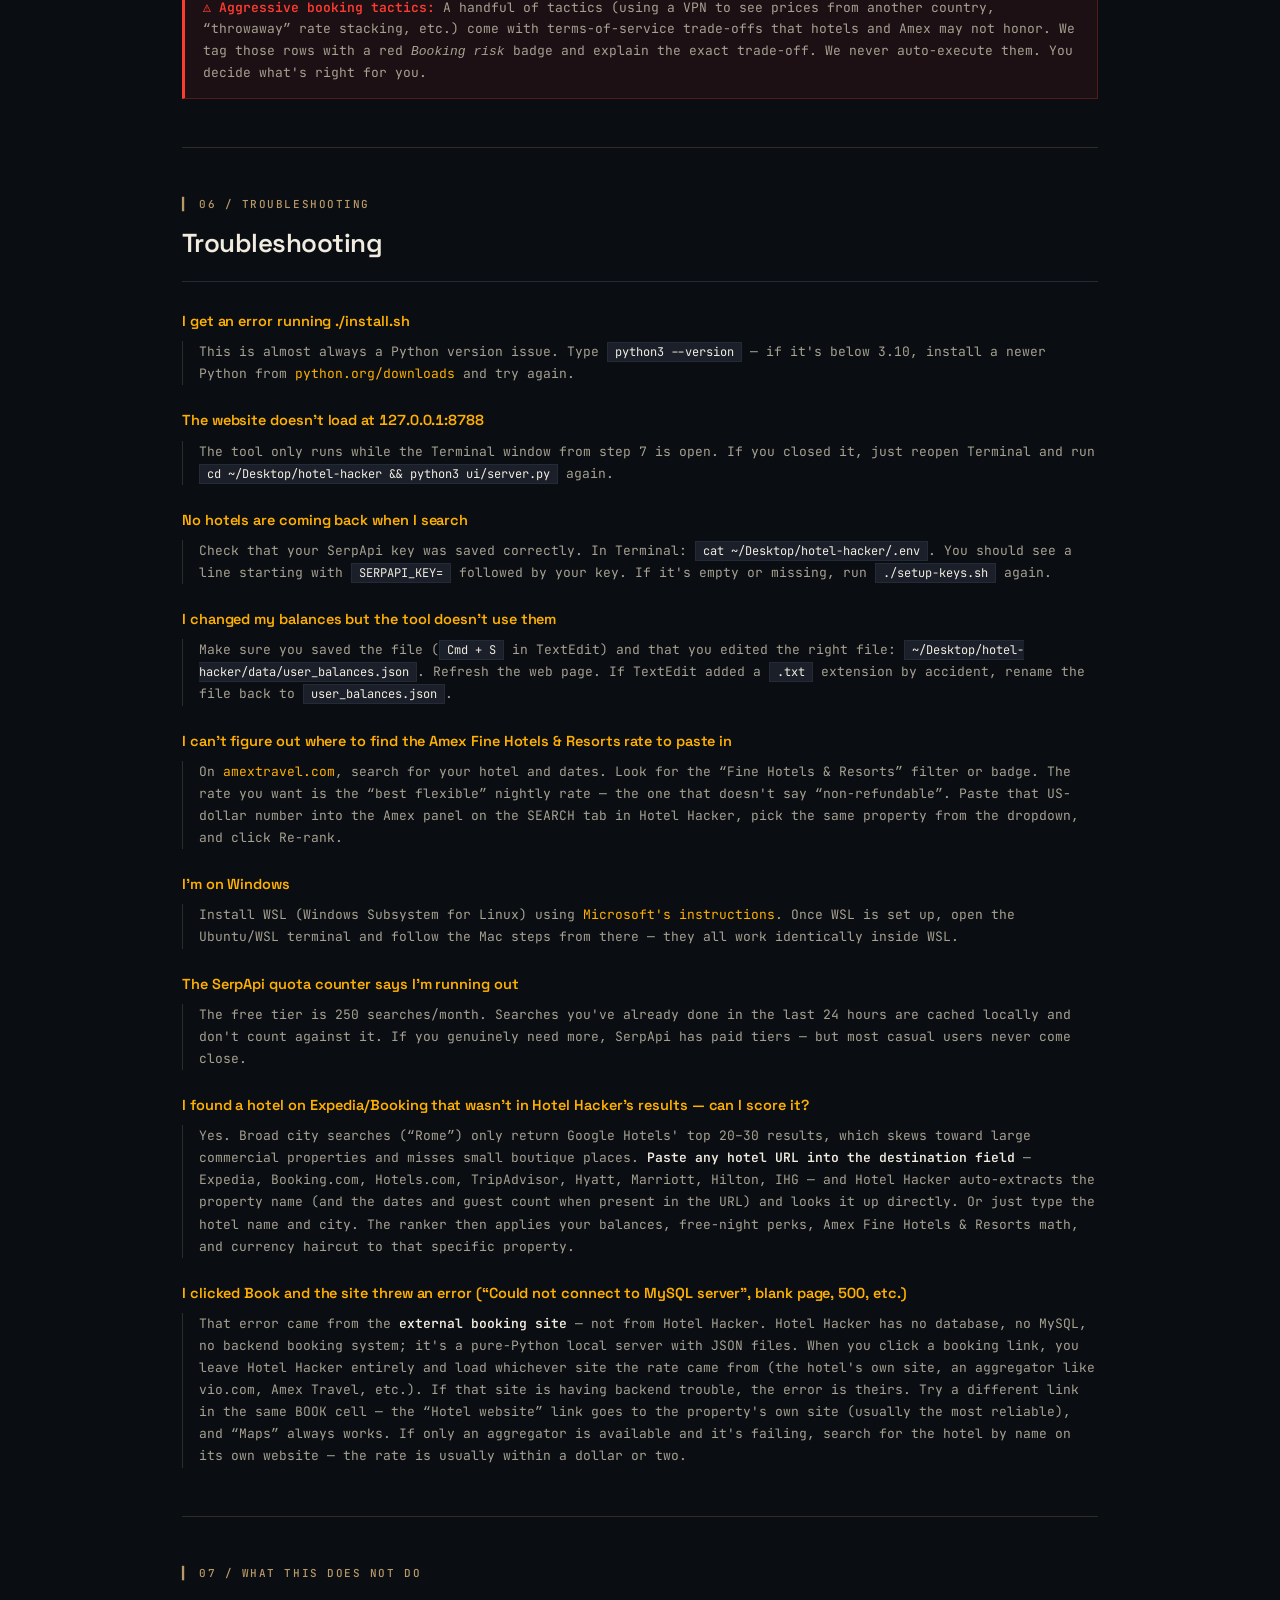
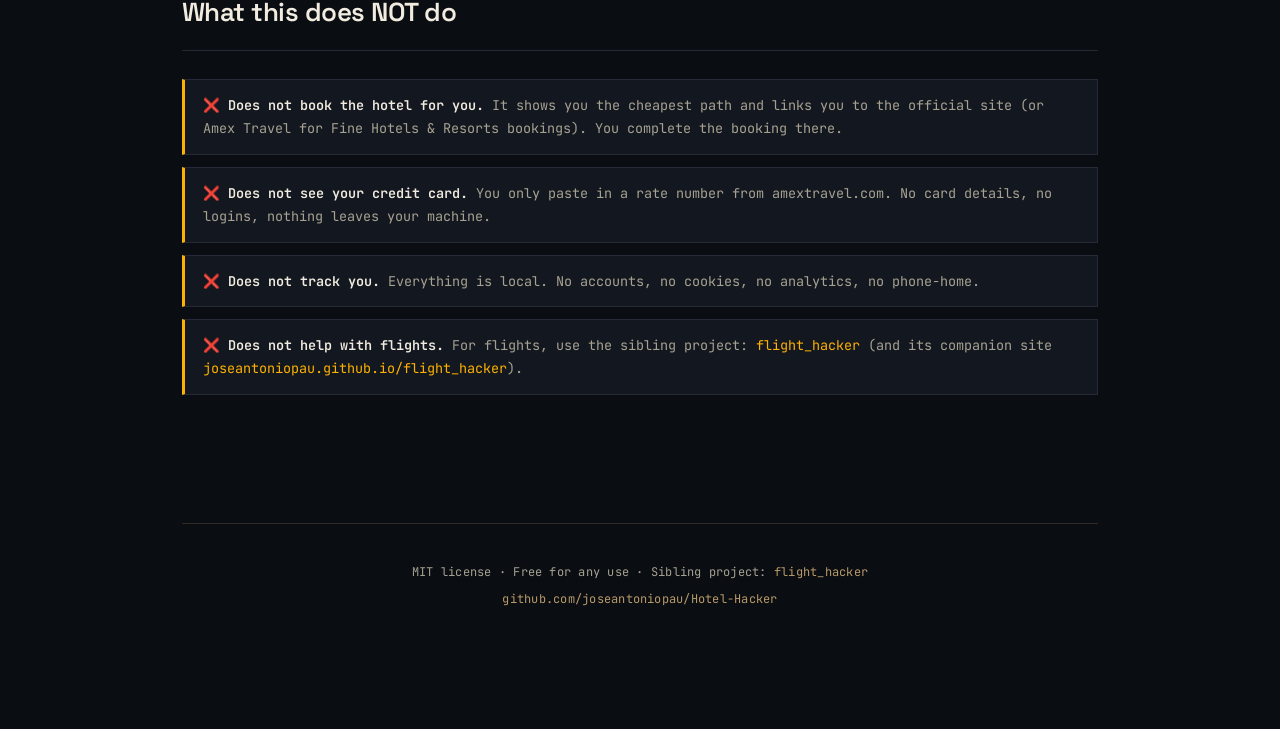
==== commit 28e8cf2f: "Paste any hotel URL — auto-extract property name + dates + guests User reported a Rome boutique (Ara" ====
--- a/docs/index.html
+++ b/docs/index.html
@@ -252,6 +252,9 @@
 
     <dt>The SerpApi quota counter says I'm running out</dt>
     <dd>The free tier is 250 searches/month. Searches you've already done in the last 24 hours are cached locally and don't count against it. If you genuinely need more, SerpApi has paid tiers &mdash; but most casual users never come close.</dd>
+
+    <dt>I found a hotel on Expedia/Booking that wasn't in Hotel Hacker's results &mdash; can I score it?</dt>
+    <dd>Yes. Broad city searches (&ldquo;Rome&rdquo;) only return Google Hotels' top 20&ndash;30 results, which skews toward large commercial properties and misses small boutique places. <strong>Paste any hotel URL into the destination field</strong> &mdash; Expedia, Booking.com, Hotels.com, TripAdvisor, Hyatt, Marriott, Hilton, IHG &mdash; and Hotel Hacker auto-extracts the property name (and the dates and guest count when present in the URL) and looks it up directly. Or just type the hotel name and city. The ranker then applies your balances, free-night perks, Amex Fine Hotels &amp; Resorts math, and currency haircut to that specific property.</dd>
 
     <dt>I clicked Book and the site threw an error (&ldquo;Could not connect to MySQL server&rdquo;, blank page, 500, etc.)</dt>
     <dd>That error came from the <strong>external booking site</strong> &mdash; not from Hotel Hacker. Hotel Hacker has no database, no MySQL, no backend booking system; it's a pure-Python local server with JSON files. When you click a booking link, you leave Hotel Hacker entirely and load whichever site the rate came from (the hotel's own site, an aggregator like vio.com, Amex Travel, etc.). If that site is having backend trouble, the error is theirs. Try a different link in the same BOOK cell &mdash; the &ldquo;Hotel website&rdquo; link goes to the property's own site (usually the most reliable), and &ldquo;Maps&rdquo; always works. If only an aggregator is available and it's failing, search for the hotel by name on its own website &mdash; the rate is usually within a dollar or two.</dd>
